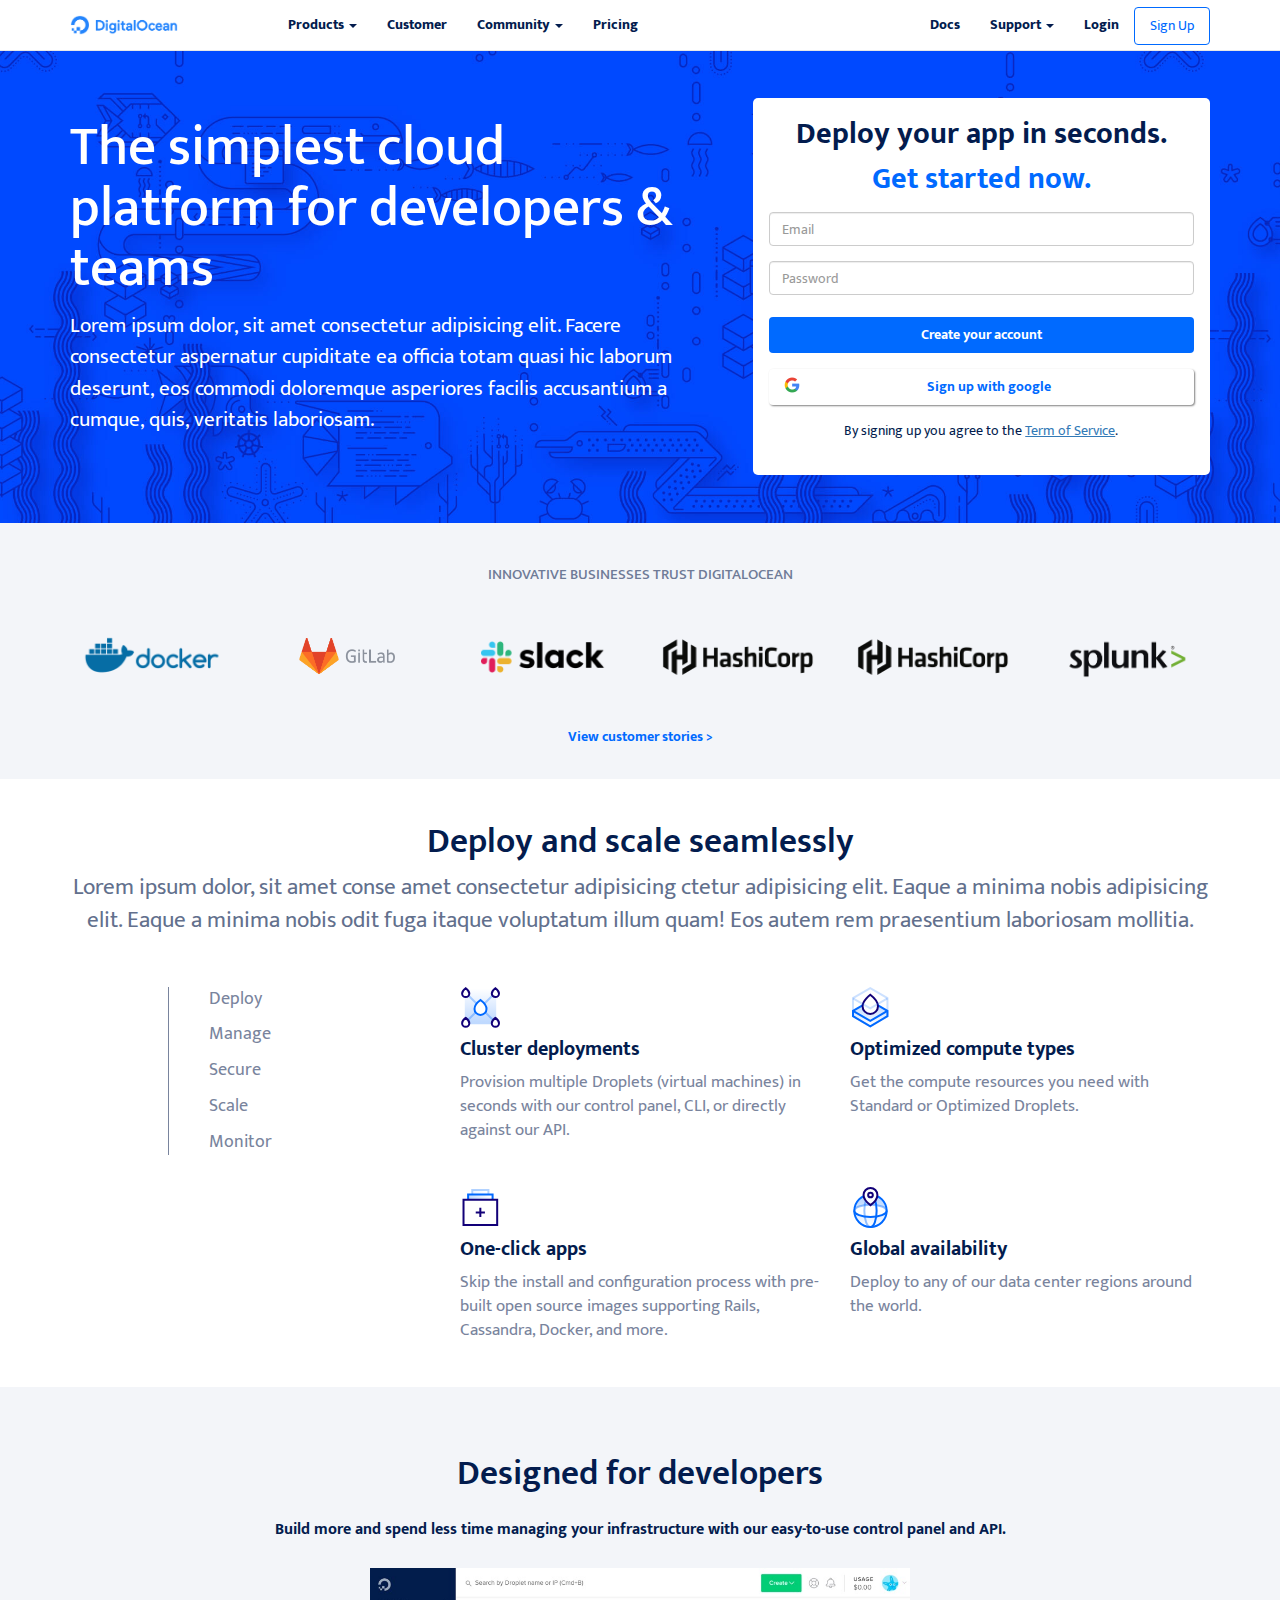
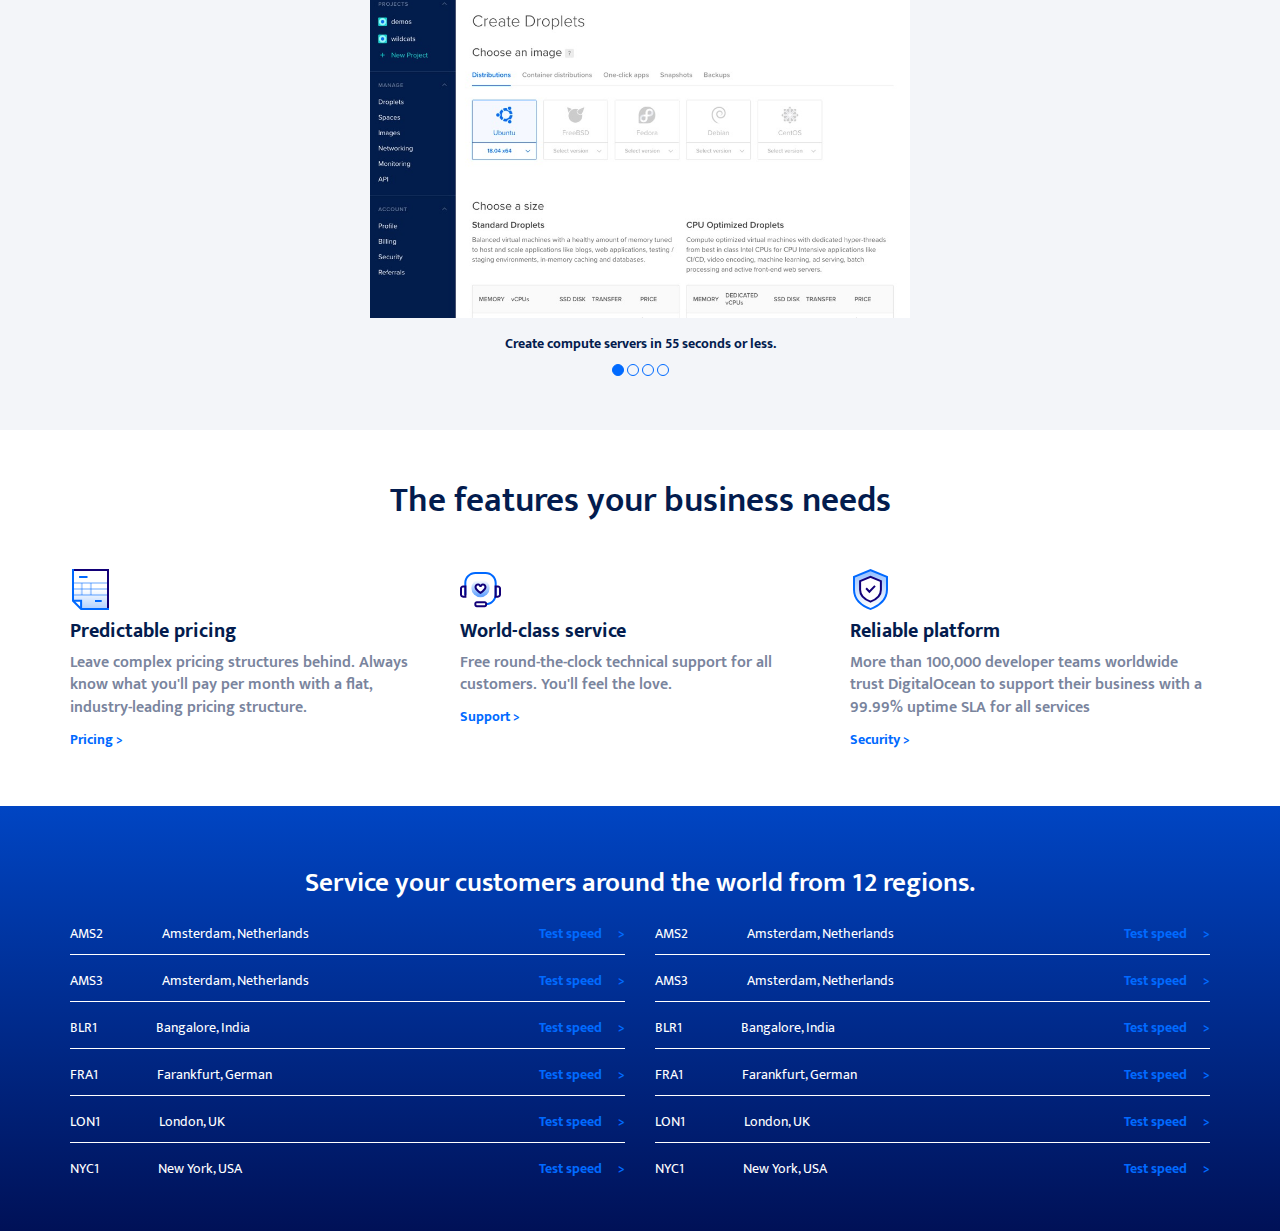
==== index.html @ 050c02b5 "service table in index main ok" ====
<!DOCTYPE html>
<html lang="en">
    <head>
        <meta charset="UTF-8">
        <meta http-equiv="X-UA-Compatible" content="IE=edge">
        <meta name="viewport" content="width=device-width, initial-scale=1.0">
        <!--google font-->
        <link rel="preconnect" href="https://fonts.gstatic.com">
        <link href="https://fonts.googleapis.com/css2?family=Mukta:wght@200;300;400;500;600;700;800&display=swap" rel="stylesheet">
        <!--font-awesome-->
        <link rel="stylesheet" href="https://cdnjs.cloudflare.com/ajax/libs/font-awesome/5.15.3/css/all.min.css" integrity="sha512-iBBXm8fW90+nuLcSKlbmrPcLa0OT92xO1BIsZ+ywDWZCvqsWgccV3gFoRBv0z+8dLJgyAHIhR35VZc2oM/gI1w==" crossorigin="anonymous" />
        <!-- Latest compiled and minified CSS -->
        <link rel="stylesheet" href="https://maxcdn.bootstrapcdn.com/bootstrap/3.3.7/css/bootstrap.min.css" integrity="sha384-BVYiiSIFeK1dGmJRAkycuHAHRg32OmUcww7on3RYdg4Va+PmSTsz/K68vbdEjh4u" crossorigin="anonymous">
        <!--css-->
        <link rel="stylesheet" href="./css/style.css">
        <title>DigitalOcean</title>
    </head>
    <body>
        <nav class="navbar navbar-default navbar-fixed-top">
            <div class="container">
              <!-- Brand and toggle get grouped for better mobile display -->
              <div class="navbar-header">
                <button type="button" class="navbar-toggle collapsed" data-toggle="collapse" data-target="#bs-example-navbar-collapse-1" aria-expanded="false">
                  <span class="sr-only">Toggle navigation</span>
                  <span class="icon-bar"></span>
                  <span class="icon-bar"></span>
                  <span class="icon-bar"></span>
                </button>
                <a class="navbar-brand" href="#">
                    <img src="./img/logo.png" alt="">
                </a>
              </div>
          
              <!-- Collect the nav links, forms, and other content for toggling -->
              <div class="collapse navbar-collapse" id="bs-example-navbar-collapse-1">
                <ul id="link-mid" class="nav navbar-nav">
                    <li class="dropdown">
                        <a href="#" class="dropdown-toggle" data-toggle="dropdown" role="button" aria-haspopup="true" aria-expanded="false">Products <span class="caret"></span></a>
                        <ul class="dropdown-menu">
                          <li><a href="#">Action</a></li>
                          <li><a href="#">Another action</a></li>
                          <li><a href="#">Something else here</a></li>
                          <li role="separator" class="divider"></li>
                          <li><a href="#">Separated link</a></li>
                          <li role="separator" class="divider"></li>
                          <li><a href="#">One more separated link</a></li>
                        </ul>
                      </li>
                  <li>
                      <a href="#">Customer</a>
                 </li>
                 <li class="dropdown">
                    <a href="#" class="dropdown-toggle" data-toggle="dropdown" role="button" aria-haspopup="true" aria-expanded="false">Community <span class="caret"></span></a>
                    <ul class="dropdown-menu">
                      <li><a href="#">Action</a></li>
                      <li><a href="#">Another action</a></li>
                      <li><a href="#">Something else here</a></li>
                      <li role="separator" class="divider"></li>
                      <li><a href="#">Separated link</a></li>
                      <li role="separator" class="divider"></li>
                      <li><a href="#">One more separated link</a></li>
                    </ul>
                  </li>
                  <li>
                      <a href="#">Pricing</a>
                  </li>
                  
                </ul>
                <form class="navbar-form navbar-left">
                  
                    
                </form>
                <ul class="nav navbar-nav navbar-right">
                  <li><a href="#">Docs</a></li>
                  <li class="dropdown">
                    <a href="#" class="dropdown-toggle" data-toggle="dropdown" role="button" aria-haspopup="true" aria-expanded="false">Support <span class="caret"></span></a>
                    <ul class="dropdown-menu">
                      <li><a href="#">Action</a></li>
                      <li><a href="#">Another action</a></li>
                      <li><a href="#">Something else here</a></li>
                      <li role="separator" class="divider"></li>
                      <li><a href="#">Separated link</a></li>
                    </ul>
                    <li><a href="#">Login</a></li>
                  </li>
                  <li>
                      <a class="btn my_btn" href="#">Sign Up</a>
                  </li>
                </ul>
              </div><!-- /.navbar-collapse -->
            </div><!-- /.container-fluid -->
          </nav>
        <!--/nav-->

         <!--jumbotron-->
        <div id="banner_home">
            <div class="container">
                <div class="row">
                    <div id="heading_jumbo" class="col-xs-12 col-sm-7">
                        <h1>The simplest cloud platform for developers & teams</h1>
                        <p>Lorem ipsum dolor, sit amet consectetur adipisicing elit. Facere consectetur aspernatur cupiditate ea officia totam quasi hic laborum deserunt, eos commodi doloremque asperiores facilis accusantium a cumque, quis, veritatis laboriosam.</p>
                    </div>
                    <div class="col-xs-12 col-sm-5">
                        <div class="small_form text-center">
                            <h4>Deploy your app in seconds.<br>
                                <span class="lgt_blue"> Get started now.</span>
                            </h4>
                        <form action="#" >
                          <div class="form-group">
                            <input type="email" class="form-control" id="exampleInputEmail1" placeholder="Email">
                          </div>
                          <div class="form-group">
                            <input type="password" class="form-control" id="exampleInputPassword1" placeholder="Password">
                          </div>
                          <div>
                            <a class="btn btn_form btn_account" href="#">Create your account</a>
                          </div>
                          <div>
                            <a class="btn btn_form btn_google" href="#"> 
                            <img src="./img/google-icon.png" alt="">Sign up with google</a>
                          </div>
                          <p>By signing up you agree to the <a href="#" class="term">Term of Service</a>.</p>
                        </form>
                        </div>
                    </div>
                </div>
            </div>
        </div>
        <!--/jumbotron-->

        <!--logos-->
        <div class="logo">
          <div class="container text-center">
            <h3>Innovative businesses trust DigitalOcean</h3>
            <div class="row">
              <div class="col-xs-6 col-md-2">
                <img src="./img/docker.svg" alt="docker logo">
              </div>
              <div class="col-xs-6 col-md-2">
                <img src="./img/gitlab.svg" alt="gitlab logo">
              </div>
              <div class="col-xs-6 col-md-2">
                <img src="./img/slack.svg" alt="slack logo">
              </div>
              <div class="col-xs-6 col-md-2">
                <img src="./img/hashicorp.svg" alt="hashicorp logo">
              </div>
              <div class="col-xs-6 col-md-2">
                <img src="./img/hashicorp.svg" alt="hashicorp logo">
              </div>
              <div class="col-xs-6 col-md-2">
                <img src="./img/splunk.svg" alt="gitlab logo">
              </div>
              <div class="col-xs-12">
                <a class="lgt_blue">View customer stories &#62;</a>
              </div>
            </div> <!-- /.row -->
          </div> <!-- /.container -->
      </div> <!-- /.logos -->

      <!--deploy-->
      <section class="container deploy">
        <h2 class="text-center">Deploy and scale seamlessly</h2>
        <p class="subhead text-center">Lorem ipsum dolor, sit amet conse amet consectetur adipisicing ctetur adipisicing elit. Eaque a minima nobis adipisicing elit. Eaque a minima nobis odit fuga itaque voluptatum illum quam! Eos autem rem praesentium laboriosam mollitia.</p>
        
          <div class="row">
            <div class="col-md-3 col-md-offset-1">
              <div class="row">
                <div class="col-xs-12 col-md-4">
                  <ul class="deploy_list">
                    <li>
                      <p>Deploy</p>
                    </li>
                    <li>
                      <p>Manage</p>
                    </li>
                    <li>
                      <p>Secure</p>
                    </li>
                    <li>
                      <p>Scale</p>
                    </li>
                    <li>
                      <p>Monitor</p>
                    </li>
                  </ul>
                 </div> <!--ul-->
              </div>
            </div> <!--col4-->
            <div class="col-md-8 dep_four_content">
                <div class="row">
                  <div class="col-xs-12 col-md-6 dep_four_item">
                    <img src="./img/cluster-deploy.svg" alt="cluster deploy"> 
                    <h5>Cluster deployments</h5>
                    <p>Provision multiple Droplets (virtual machines) in seconds with our control panel, CLI, or directly against our API.</p>
                  </div>
                  <div class="col-xs-12 col-md-6 dep_four_item">
                    <img src="./img/optimized-compute.svg" alt="optimmized computed"> 
                    <h5>Optimized compute types</h5>
                    <p>Get the compute resources you need with Standard or Optimized Droplets.</p>
                  </div>
                  <div class="col-xs-12 col-md-6 dep_four_item">
                    <img src="./img/one-click.svg" alt="one click apps"> 
                    <h5>One-click apps</h5>
                    <p>Skip the install and configuration process with pre-built open source images supporting Rails, Cassandra, Docker, and more.</p>
                  </div>
                  <div class="col-xs-12 col-md-6 dep_four_item">
                    <img src="./img/global.svg" alt="global">
                    <h5>Global availability</h5>
                    <p>Deploy to any of our data center regions around the world.</p>
                  </div>
                </div>
            </div>
          </div> <!-- /.row big-->
    </section>
    <!--deploy-->

    <!--designers-->
    <div class="designer">
      <section class="container">
        <div class="text-center">
          <h2>Designed for developers</h2>
          <p class="subhead">Build more and spend less time managing your infrastructure with our easy-to-use control panel and API. 
          </p>
          <div class="chevron">
            <figure>
              <span class="my_chevron chev_lft"><i class="fas fa-chevron-left"></i></span>
              <img src="./img/slide.jpg" alt="screen-shot">
              <span class="my_chevron chev_rgt"><i class="fas fa-chevron-right"></i></span>
              <figcaption>
                   Create compute servers in 55 seconds or less.
              </figcaption>
            </figure>
          </div>
          <div class="carousel_dots">
            <span class="dot dot_full"></span>
            <span class="dot"></span>
            <span class="dot"></span>
            <span class="dot"></span>
          </div>
        </div>
      </section>
    </div>
    <!-- /.designers-->

    <!--features-->
    <div class="feature_business">
      <section class="container">
        <h2>The features your business needs</h2>
        <div class="row">
          <div class="col-xs-12 col-sm-4 business_item">
            <img src="./img/pred-pricing.svg" alt="pricing">
            <h5>Predictable pricing</h5>
            <p>Leave complex pricing structures behind. Always know what you'll pay per month with a flat, industry-leading pricing structure.</p>
            <a class="lgt_blue">Pricing &#62;</a>
          </div>
          <div class="col-xs-12 col-sm-4 business_item">
            <img src="./img/world-class.svg" alt="support">
            <h5>World-class service</h5>
            <p>Free round-the-clock technical support for all customers. You'll feel the love.</p>
            <a class="lgt_blue">Support &#62;</a>
          </div>
          <div class="col-xs-12 col-sm-4 business_item">
            <img src="./img/reliable-platform.svg" alt="shield">
            <h5>Reliable platform</h5>
            <p>More than 100,000 developer teams worldwide trust DigitalOcean to support their business with a 99.99% uptime SLA for all services</p>
            <a class="lgt_blue">Security &#62;</a>
          </div>
        </div>
      </section>
    </div>
    <!--features-->

    <!--service-->
    <div class="service_table">
      <h2 class="text-center">Service your customers around the world from 12 regions.</h2>
      <section class="container">
        <div class="row">
          <div class="col-xs-12 col-md-6"> 
              <div class="line_table">
                <p>Ams2</p>
                <p>Amsterdam, Netherlands</p>
                <a href="#" class="lgt_blue">Test speed<span class="padd_left_16">&#62;</span></a>
            </div>
            <div class="line_table">
              <p>Ams3</p>
              <p>Amsterdam, Netherlands</p>
              <a href="#" class="lgt_blue">Test speed<span class="padd_left_16">&#62;</span></a>
            </div>
            <div class="line_table">
              <p>blr1</p>
              <p>Bangalore, India</p>
              <a href="#" class="lgt_blue">Test speed<span class="padd_left_16">&#62;</span></a>
            </div>
            <div class="line_table">
              <p>fra1</p>
              <p>Farankfurt, German</p>
              <a href="#" class="lgt_blue">Test speed<span class="padd_left_16">&#62;</span></a>
            </div>
            <div class="line_table">
              <p>lon1</p>
              <p>London, UK</p>
              <a href="#" class="lgt_blue">Test speed<span class="padd_left_16">&#62;</span></a>
            </div>
            <div class="line_table">
              <p>nyc1</p>
              <p>New York, USA</p>
              <a href="#" class="lgt_blue">Test speed<span class="padd_left_16">&#62;</span></a>
            </div>
          </div> <!--col table-->
          <div class="col-xs-12 col-md-6"> 
              <div class="line_table second_table">
                  <p>Ams2</p>
                  <p>Amsterdam, Netherlands</p>
                  <a href="#" class="lgt_blue">Test speed<span class="padd_left_16">&#62;</span></a>
              </div>
              <div class="line_table">
                <p>Ams3</p>
                <p>Amsterdam, Netherlands</p>
                <a href="#" class="lgt_blue">Test speed<span class="padd_left_16">&#62;</span></a>
              </div>
              <div class="line_table">
                <p>blr1</p>
                <p>Bangalore, India</p>
                <a href="#" class="lgt_blue">Test speed<span class="padd_left_16">&#62;</span></a>
              </div>
              <div class="line_table">
                <p>fra1</p>
                <p>Farankfurt, German</p>
                <a href="#" class="lgt_blue">Test speed<span class="padd_left_16">&#62;</span></a>
              </div>
              <div class="line_table">
                <p>lon1</p>
                <p>London, UK</p>
                <a href="#" class="lgt_blue">Test speed<span class="padd_left_16">&#62;</span></a>
              </div>
              <div class="line_table">
                <p>nyc1</p>
                <p>New York, USA</p>
                <a href="#" class="lgt_blue">Test speed<span class="padd_left_16">&#62;</span></a>
              </div>
        </div> <!--col table-->
        </div> <!-- /.row-->
      </section> <!-- section container-->
    </div>  <!-- ./service -->

        
        <!-- jQuery (necessary for Bootstrap's JavaScript plugins) -->
        <script src="https://ajax.googleapis.com/ajax/libs/jquery/1.12.4/jquery.min.js"></script>
        <!-- Latest compiled and minified JavaScript -->
        <script src="https://maxcdn.bootstrapcdn.com/bootstrap/3.3.7/js/bootstrap.min.js" integrity="sha384-Tc5IQib027qvyjSMfHjOMaLkfuWVxZxUPnCJA7l2mCWNIpG9mGCD8wGNIcPD7Txa" crossorigin="anonymous"></script>
    </body>
</html>
---- css/style.css ----
body {
    font-family: 'Mukta', sans-serif;
}
/*nav bar*/
.navbar-default {
    background-color: #ffffff;
    /* border-color: #031C4E; debug */
    color: #031C4E;
    font-weight: 800;
}
.navbar-default .navbar-nav>li>a {
    color: #031C4E;
}
.navbar-nav {
    margin: 0 0;
}
.navbar-brand img {
    height: 100%;
}
#link-mid {
    margin-left: 0; /*soluzine da rivedere*/
}
/* repeted in @media query to get hamburger icon styled */
.navbar-fixed-bottom .navbar-collapse, .navbar-fixed-top .navbar-collapse {
    max-height: 540px;
}
.navbar-default .navbar-toggle .icon-bar {
    background-color: #006AFF;
}
.navbar-default .navbar-toggle {
    border-color: transparent;
}
/* button nav-bar */
.btn {
    color: #006AFF !important;
    border: 1px solid #006AFF;
    padding: 8px 15px !important;
    margin-top: 7px;
}
/*jumbotron*/
#banner_home {
    height: 100%;
    padding: 48px 0;
    margin-top: 50px;
    background-image: url('../img/bg-banner-home.jpg');
    background-position: center;
    background-size: cover;
}
/* small form */
.small_form {      
    /* height: 375px; debug*/
    border-radius: 5px;
    padding: 4px 16px 24px;
    background-color: #ffffff;
    color: #031C4E;
}
.small_form h4 {
    font-size: 30px;
    font-weight: 700;
    line-height: 150%;
}
.small_form img {
    height: 16px;
    float: left;
}
.btn_form {
    width: 100%;
    font-weight: 700;
    border: 0;
}
.btn_account {
    background-color: #006AFF;
    color: #ffffff !important;
}
.btn_google {
    margin: 16px 0;
    color: #636363;
    box-shadow: 1px 1px 2px gray;
}
.lgt_blue {
    font-weight: 700;
    color: #006AFF;
}
.term {
    text-decoration: underline;
}
/*title jumbotron*/
#heading_jumbo {
    color: #ffffff;
}
#heading_jumbo h1{
    font-size: 40px;
}
#heading_jumbo p {
    font-size: 20px;
}
/*logos area*/
.logo {
    background-color: #F3F5F9;
}
.logo h3 {
    font-size: 15px;
    letter-spacing: 1%;
    padding: 24px 0;
    text-transform: uppercase;
    color: #6F7B97;
}
.logo .container .row a {
    display: block;
    padding: 32px 0;
}

/*MAIN*/

/* Deploy area */
.deploy h2 {
    padding-top: 24px;
    color: #031C4E;
    font-size: 35px;
    font-weight: 600;
}
p.subhead {
    color: #62708D;
    font-size: 19px;
}
/* deploy list */
.deploy_list {
    margin-top: 40px;
    list-style: none;
    border-left: 1px solid #79849D;
    /* margin-left: -40px; */
}
.deploy_list p {
    font-size: 18px;
    color: #79849D;
}
/* dep four content */
.dep_four_content {
    margin-top: 40px;
}
.dep_four_item {
    min-height: 200px;
}
.dep_four_item h5{
    font-size: 18px;
    font-weight: 700;
    color: #031C4E;
}
.dep_four_item p{
    font-size: 14px;
    color: #79849D;
}

/* designers */
.designer {
    background-color: #F3F5F9;
    padding: 48px 0;
}
.designer h2 {
    padding: 24px 0;
    color: #031C4E;
    font-size: 35px;
    font-weight: 600;
}
.designer img {
    height: 200px;
    margin-bottom: 16px;
}
.designer p {
    padding-bottom: 80px;
    color: #031C4E;
    font-weight: 700;
}
.designer figcaption {
    color: #031C4E;
    font-weight: 700;
    padding-bottom: 80px;
}
.dot {
    display: none;
}
/* .dot {
    display: inline-block;
    height: 12px;
    width: 12px;
    border: 1px solid #006AFF;
    border-radius: 50%;;
}
.dot_full {
    background-color: #006AFF;
} */
/* chevron */
.my_chevron {
    display: none;
}
/*FEATURE BUSINESS AREA*/
.feature_business {
    padding: 32px 0;
}
.feature_business h2 {
    text-align: center;
    margin-bottom: 24px;
    color: #031C4E;
    font-size: 35px;
    font-weight: 600;
}
.feature_business h5 {
    font-size: 18px;
    font-weight: 700;
    color: #031C4E;
}
.feature_business p{
    font-size: 14px;
    font-weight: 600;
    color: #79849D;
}
.business_item {
    margin: 24px 0;
}
/* SERVICE TABLE AREA */
.service_table {
    /*height: 800px;  debug */
    padding: 42px 0;
    background: linear-gradient(#0045C3, #001157);
}
.service_table h2 {
    color: #ffffff;
    font-size: 27px;
    font-weight: 600;
}
.line_table {
    color: #ffffff;
    border-bottom: 1px solid #ffffff;
    margin-top: 16px;
}
.line_table p {
    display: inline-block;
}
.line_table p:first-child {
    text-transform: uppercase;
    margin-right: 10%; 
}
.line_table a {
    float: right;
}
.line_table a:hover {
    text-decoration: none;
    color: #ffffff;
    border-bottom: 1px solid #ffffff;
}
.padd_left_16 {
    padding-left: 16px;
}
.line_table:last-child {
    border-bottom: 0;
}
.second_table {
    margin-top: 48px;
}



/* Small devices (tablets, 768px and up) */ 
@media screen and (min-width:768px) {
    
} 

/* Medium devices (desktops, 992px or less) */
@media screen and (min-width:769px) and (max-width:992px) {
    /*copy-paste*/
    .navbar-header {
        float: none;
    }
    .navbar-left,.navbar-right {
        float: none !important;
    }
    .navbar-toggle {
        display: block;
    }
    .navbar-collapse {
        border-top: 1px solid transparent;
        box-shadow: inset 0 1px 0 rgba(255,255,255,0.1);
    }
    .navbar-fixed-top {
		top: 0;
		border-width: 0 0 1px;
	}
    .navbar-collapse.collapse {
        display: none!important;
    }
    .navbar-nav {
        float: none!important;
		margin-top: 7.5px;
	}
	.navbar-nav>li {
        float: none;
    }
    .navbar-nav>li>a {
        padding-top: 10px;
        padding-bottom: 10px;
    }
    .collapse.in{
  		display:block !important;
	}
    /*copy-paste*/
    /* my_edit */
    .navbar-fixed-bottom .navbar-collapse, .navbar-fixed-top .navbar-collapse {
        max-height: 540px;
    }
    .navbar-default .navbar-toggle .icon-bar {
        background-color: #006AFF;
    }
    .navbar-default .navbar-toggle {
        border-color: transparent;
    }
    #heading_jumbo h1{
        font-size: 40px;
        line-height: 150%;
    }
    #heading_jumbo p {
        font-size: 21px;
        line-height: 150%;
    }
    /*logo area heading*/
    .logo h3 {
        font-size: 17px;
        /* letter-spacing: 1% !important; non funziona */
    }
    /*MAIN*/

    /* Deploy area */
    .deploy h2 {
        font-size: 41px;
    }
    .deploy p.subhead {
        font-size: 23px;
    }
    .dep_four_item h5{
        font-size: 20px;
    }
    .dep_four_item p{
        font-size: 17px;
    }
    /*designer area*/
    .designer h2 {
        font-size: 41px;
    }
    .designer img {
        height: 300px;
    }
    .designer p {
        font-size: 23px;
    }
    .dot {
        display: inline-block;
        height: 12px;
        width: 12px;
        border: 1px solid #006AFF;
        border-radius: 50%;;
    }
    .dot_full {
        background-color: #006AFF;
    } 
    /* chevron */
    .my_chevron {
        display: inline-block;
        font-size: 32px;
    }
    .chev_lft {
        color:  #79849D;
        margin-right: 16px;
    }
    .chev_rgt {
        color: #031C4E;
        margin-left: 16px;
    }
    /*FEATURE BUSINESS AREA*/
    .feature_business h2 {
        font-size: 41px;
    }
    .feature_business h5 {
        font-size: 20px;
    }
    .feature_business p{
        font-size: 16px;
    }
}

/* Large devices (large desktops, 1200px and up) */
@media screen and (min-width:993px)  {

    #heading_jumbo h1{
        font-size: 55px;
    }
    #heading_jumbo p {
        font-size: 21px;
        line-height: 150%;
    }
    #link-mid {
        margin-left: 80px; /*soluzine da rivedere*/
    }
     /*logo area heading*/
     .logo h3 {
        font-size: 15px;
        /* letter-spacing: 2% !important; non funziona */   
    }
    /*MAIN*/

    /* Deploy area */
    .deploy h2 {
        font-size: 35px;
    }
    .deploy p.subhead {
        font-size: 23px;
    }
    .dep_four_item h5{
        font-size: 20px;
    }
    .dep_four_item p{
        font-size: 17px;
        color: #79849D;
    }
    /*designer area*/
    .designer h2 {
        padding: 0;
        font-size: 35px;
    }
    .designer img {
        height: 350px;
    }
    .designer p {
        padding: 16px;
        font-size: 16px;
    }
    .dot {
        display: inline-block;
        height: 12px;
        width: 12px;
        border: 1px solid #006AFF;
        border-radius: 50%;;
    }
    .dot_full {
        background-color: #006AFF;
    } 
    /* chevron */
    .my_chevron {
        display: inline-block;
        font-size: 36px;
    }
    .chev_lft {
        color:  #79849D;
        margin-right: 16px;
    }
    .chev_rgt {
        color: #031C4E;
        margin-left: 16px;
    }
    .designer figcaption {
        padding-bottom: 8px;
    }
    /*FEATURE BUSINESS AREA*/
    .feature_business h2 {
        font-size: 35px;
    }
    .feature_business h5 {
        font-size: 20px;
    }
    .feature_business p{
        font-size: 16px;
    }
    /* SERVICE TABLE AREA */
    .second_table {
    margin-top: 16px;
}
}
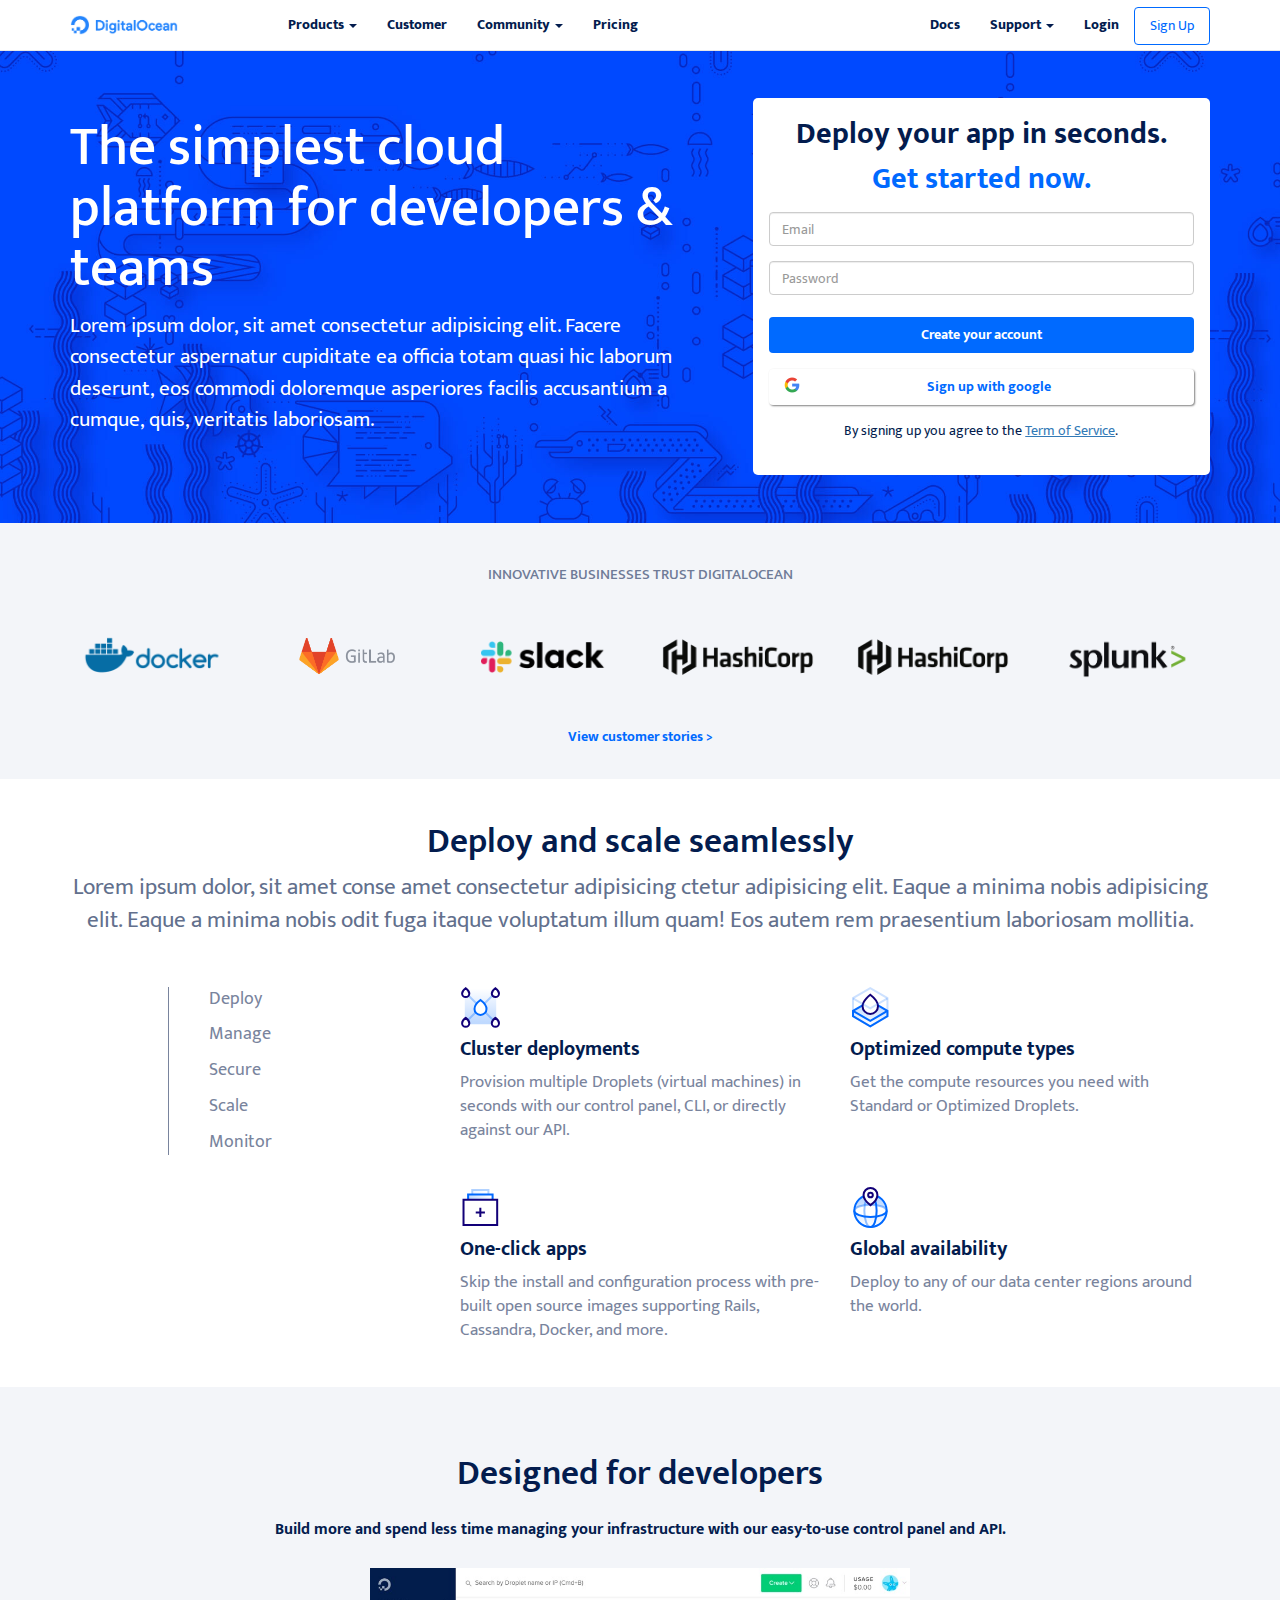
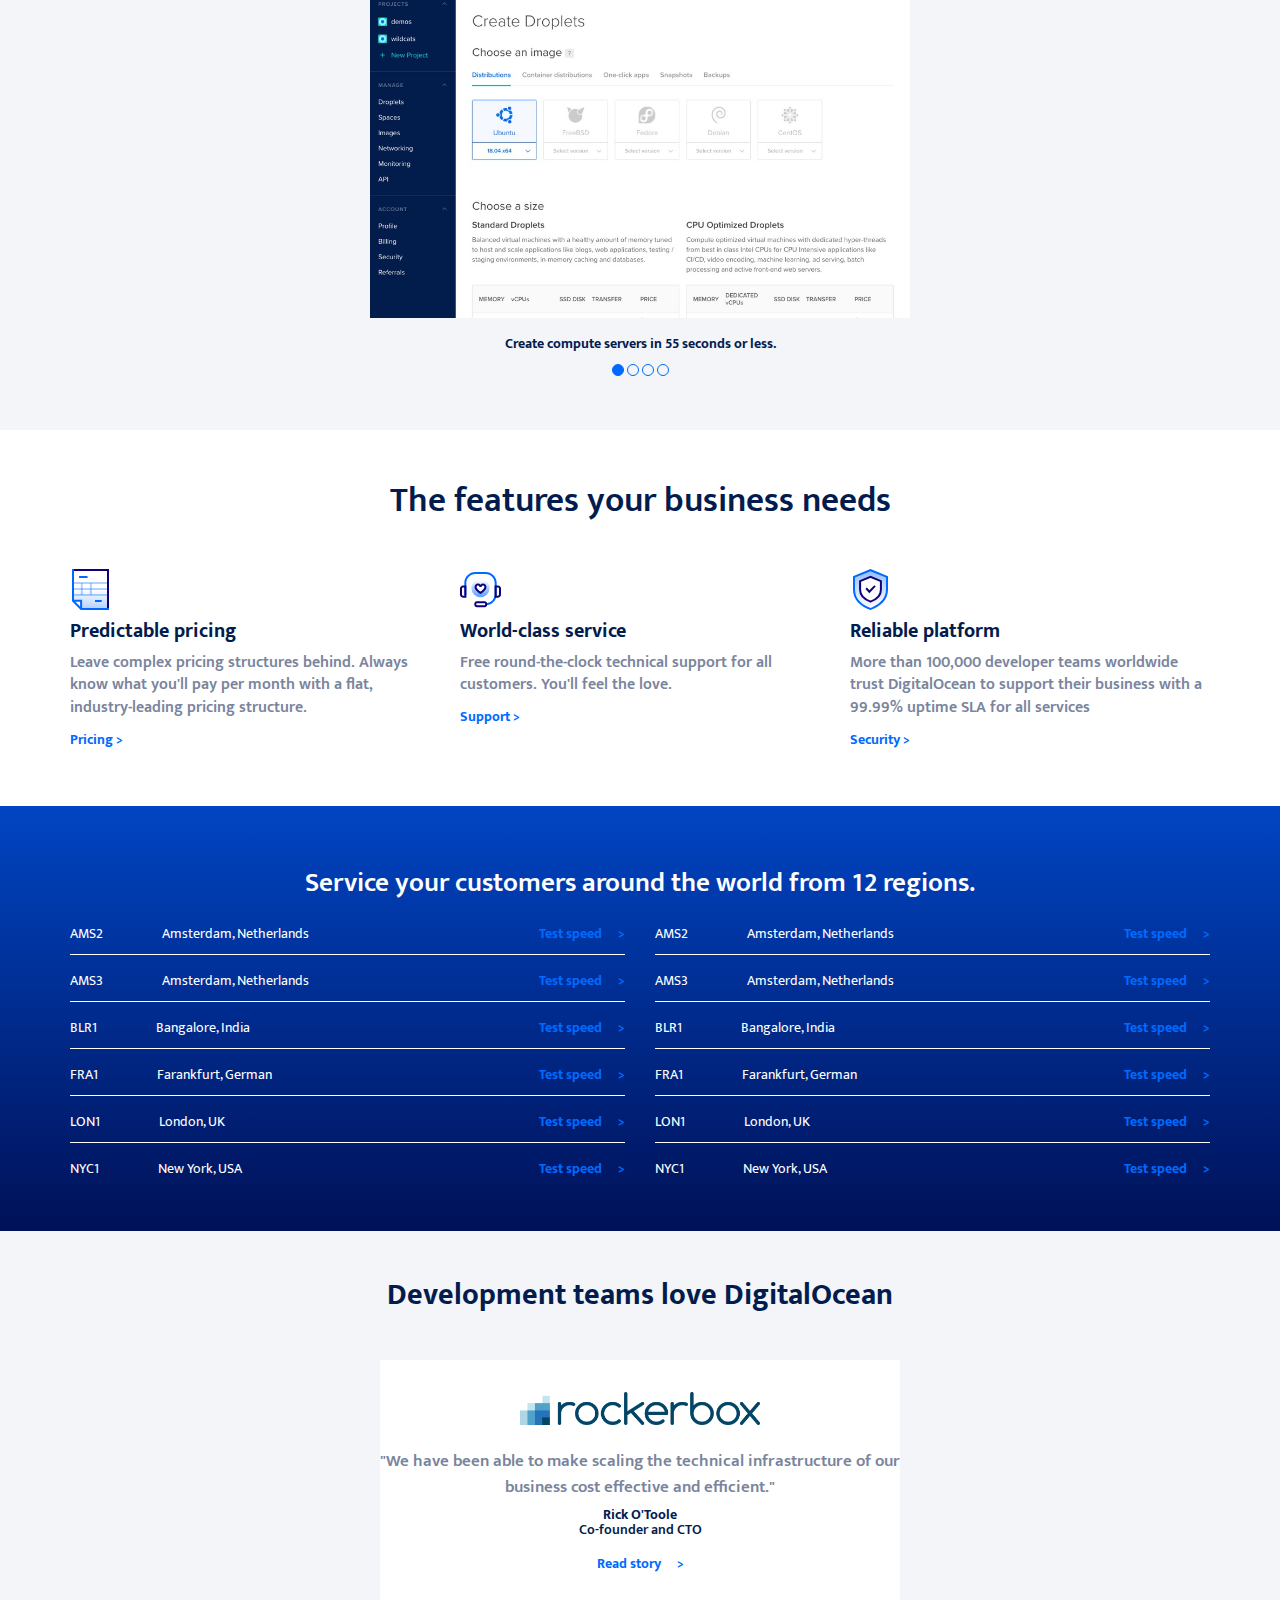
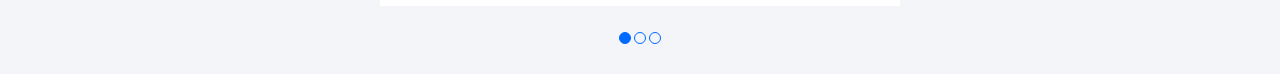
==== commit c750d728: "development a hover ok" ====
--- a/index.html
+++ b/index.html
@@ -344,6 +344,28 @@
       </section> <!-- section container-->
     </div>  <!-- ./service -->
 
+    <!--development-->
+    <section class="development text-center">
+      <h2>Development teams love DigitalOcean</h2>
+      <div class="chevron">
+        <span class="my_chevron chev_lft"><i class="fas fa-chevron-left"></i></span>
+        <div class="square_w">
+          <img src="./img/rockerbox.png" alt="rockerbox logo">
+          <p class="cit">"We have been able to make scaling the technical infrastructure of our business cost effective and efficient."</p>
+          <p class="name"><strong>Rick O'Toole</strong></p>
+          <p class="role">Co-founder and CTO</p>
+          <a href="#" class="lgt_blue">Read story<span class="padd_left_16">&#62;</span></a>
+        </div>
+        <span class="my_chevron chev_rgt"><i class="fas fa-chevron-right"></i></span>
+      </div>
+      <div class="carousel_dots">
+        <span class="dot dot_full"></span>
+        <span class="dot"></span>
+        <span class="dot"></span>
+      </div>
+    </section>
+    <!--development-->
+
         
         <!-- jQuery (necessary for Bootstrap's JavaScript plugins) -->
         <script src="https://ajax.googleapis.com/ajax/libs/jquery/1.12.4/jquery.min.js"></script>
--- a/css/style.css
+++ b/css/style.css
@@ -257,6 +257,70 @@
 .second_table {
     margin-top: 48px;
 }
+/* DEVELOPMENT */
+.development {
+    background-color: #F3F5F9; 
+}
+.development h2 {
+    font-size: 30px;
+    font-weight: 700;
+    color: #031C4E;
+    margin: 0;
+    padding: 48px 0;
+}
+.development .chevron {
+    margin: 0 auto;
+    display: inline-block;
+    vertical-align: middle;
+}
+.square_w {
+    width: 250px;
+    padding: 32px 0;
+    background-color: #ffffff;
+    display: inline-block;
+    vertical-align: middle;
+}
+.development img {
+    width: 240px;
+    margin-bottom: 24px;
+}
+.development p.cit {
+    font-size: 17px;
+    line-height: 150%;
+    font-weight: 600;
+    color: #79849D;
+}
+.development p.name {
+    color: #031C4E;
+    line-height: 10px;
+}
+.development p.role {
+    font-size: 14px;
+    color: #031C4E;
+    font-weight: 600;
+    line-height: 0;
+}
+.development a.lgt_blue {
+    display: block;
+    margin-top: 24px;
+}
+.development a.lgt_blue:hover {
+    text-decoration: none;
+    color: #031C4E;
+}
+.development .carousel_dots {
+    padding: 24px 0;
+}
+.development .dot {
+    display: inline-block;
+    height: 12px;
+    width: 12px;
+    border: 1px solid #006AFF;
+    border-radius: 50%;
+}
+.dot_full {
+    background-color: #006AFF;
+} 
 
 
 
@@ -384,6 +448,10 @@
     .feature_business p{
         font-size: 16px;
     }
+    /* DEVELOPMENT */
+    .square_w {
+        width: 350px;
+    }
 }
 
 /* Large devices (large desktops, 1200px and up) */
@@ -437,7 +505,7 @@
         height: 12px;
         width: 12px;
         border: 1px solid #006AFF;
-        border-radius: 50%;;
+        border-radius: 50%;
     }
     .dot_full {
         background-color: #006AFF;
@@ -471,5 +539,9 @@
     /* SERVICE TABLE AREA */
     .second_table {
     margin-top: 16px;
-}
+    }
+      /* DEVELOPMENT */
+      .square_w {
+        width: 520px;
+    }
 }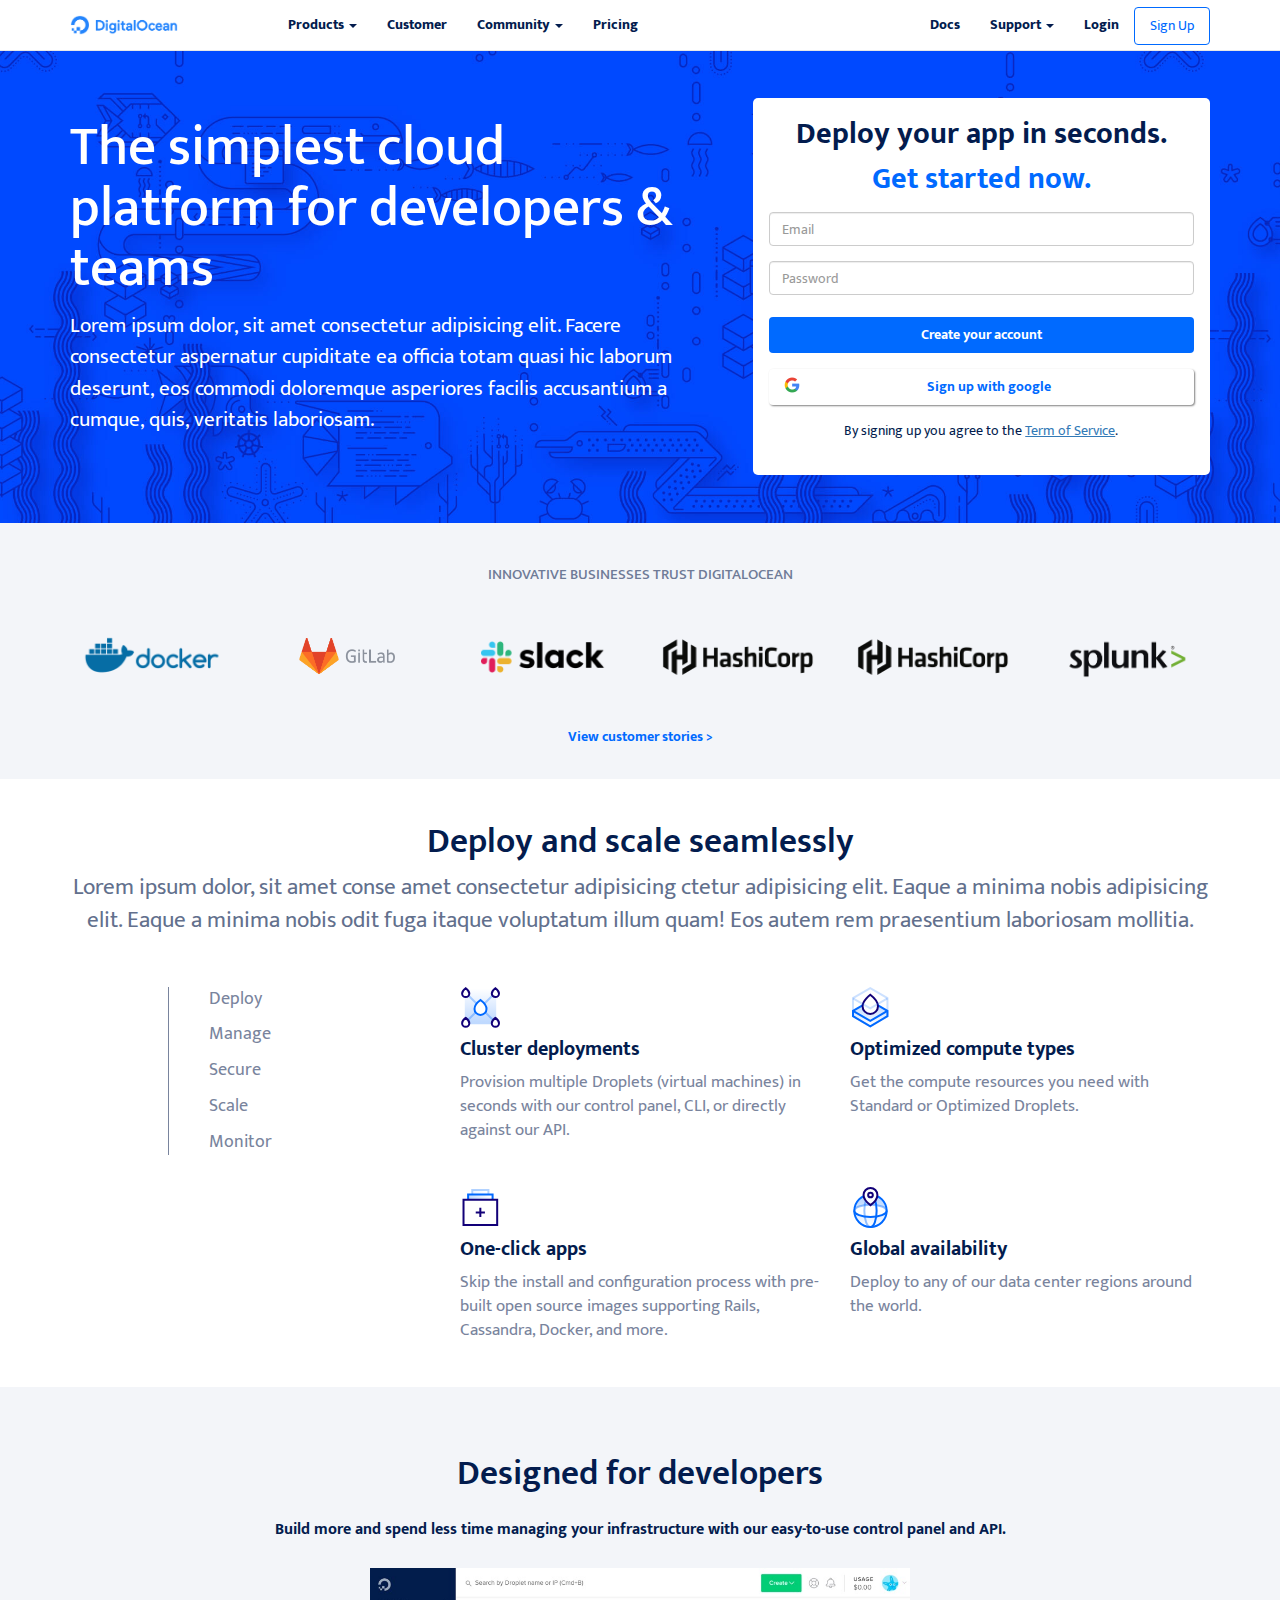
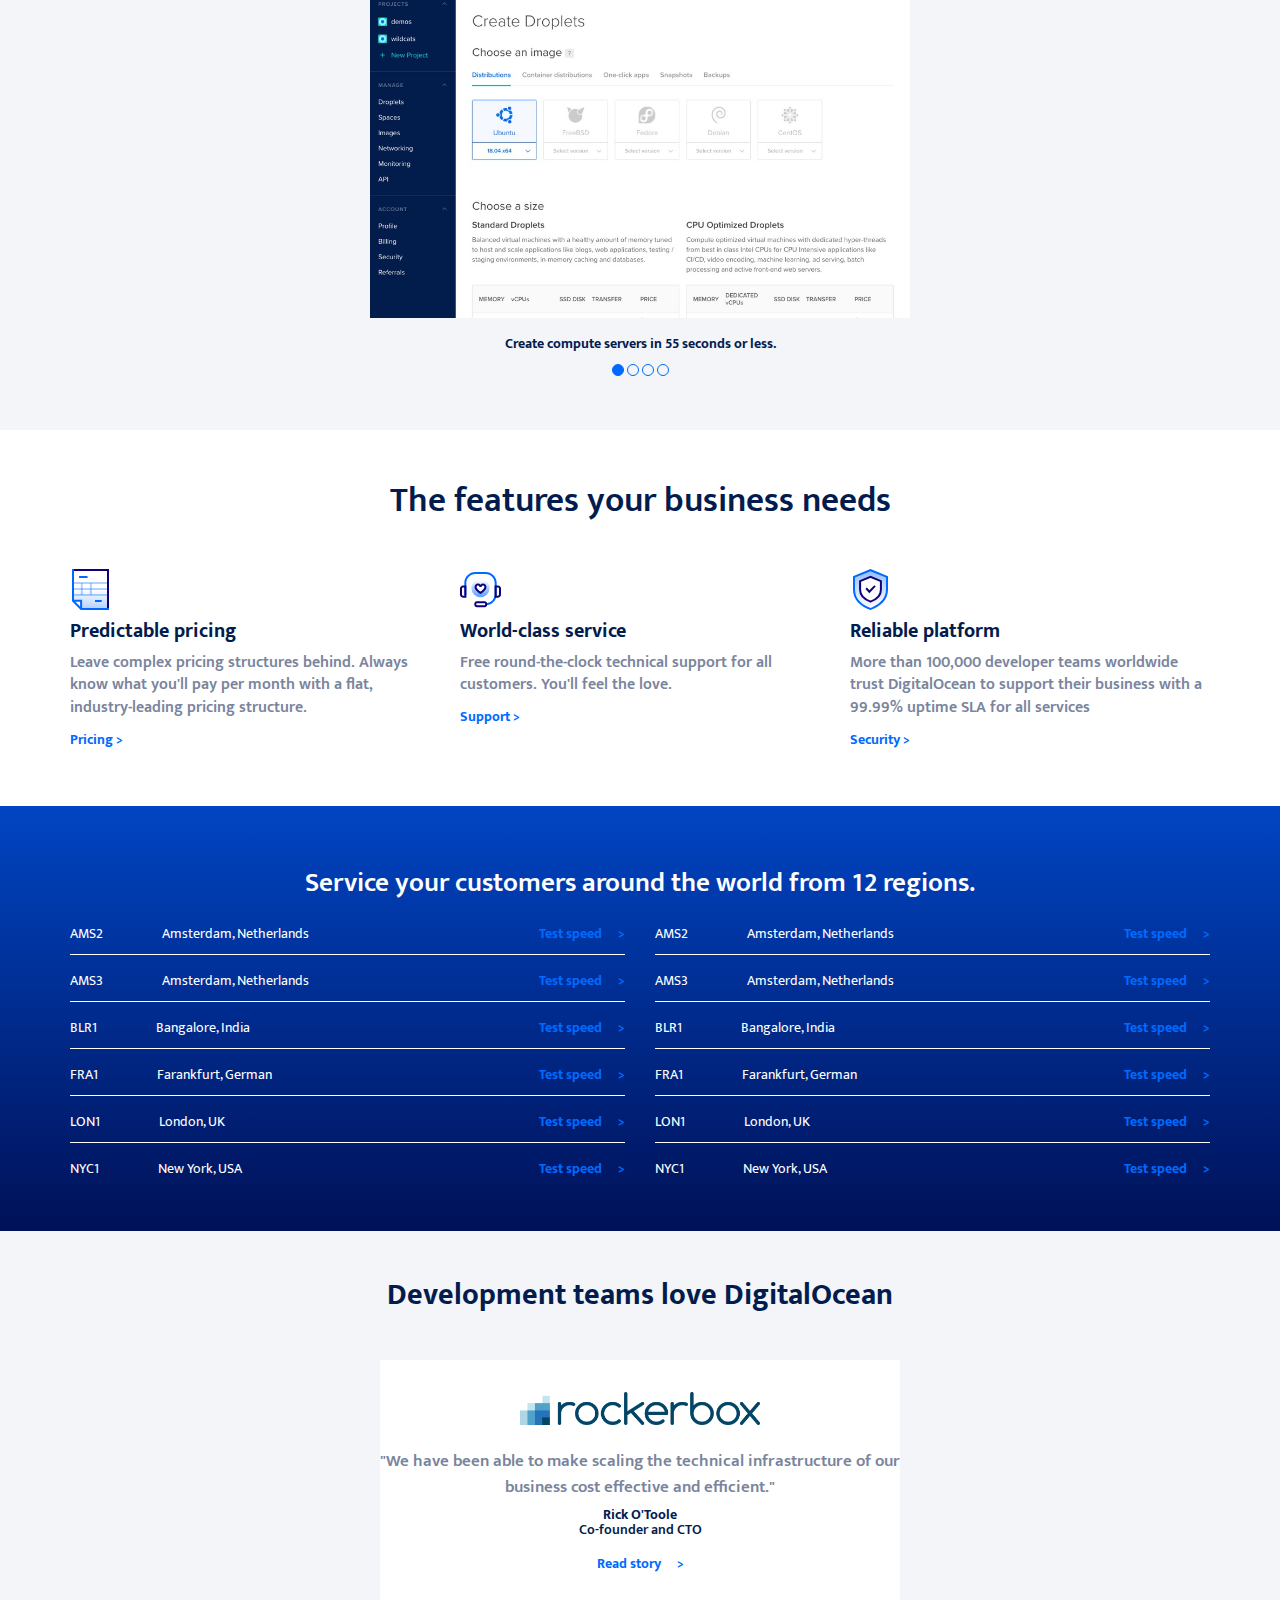
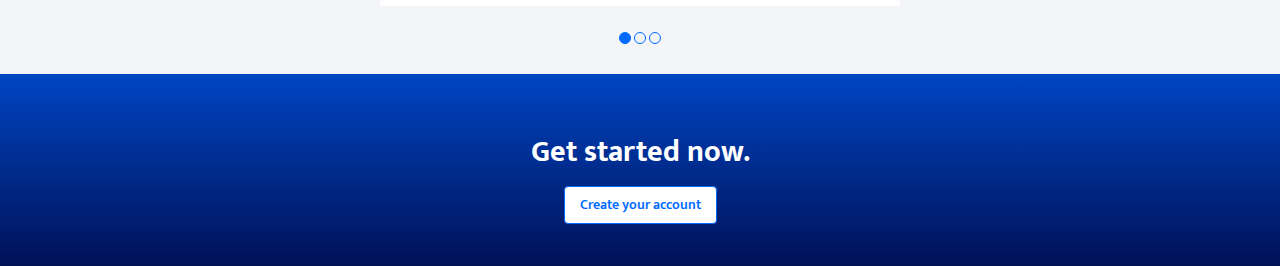
==== commit 6449bd4f: "last cta index ok" ====
--- a/index.html
+++ b/index.html
@@ -16,360 +16,367 @@
         <title>DigitalOcean</title>
     </head>
     <body>
-        <nav class="navbar navbar-default navbar-fixed-top">
-            <div class="container">
-              <!-- Brand and toggle get grouped for better mobile display -->
-              <div class="navbar-header">
-                <button type="button" class="navbar-toggle collapsed" data-toggle="collapse" data-target="#bs-example-navbar-collapse-1" aria-expanded="false">
-                  <span class="sr-only">Toggle navigation</span>
-                  <span class="icon-bar"></span>
-                  <span class="icon-bar"></span>
-                  <span class="icon-bar"></span>
-                </button>
-                <a class="navbar-brand" href="#">
-                    <img src="./img/logo.png" alt="">
-                </a>
-              </div>
-          
-              <!-- Collect the nav links, forms, and other content for toggling -->
-              <div class="collapse navbar-collapse" id="bs-example-navbar-collapse-1">
-                <ul id="link-mid" class="nav navbar-nav">
-                    <li class="dropdown">
-                        <a href="#" class="dropdown-toggle" data-toggle="dropdown" role="button" aria-haspopup="true" aria-expanded="false">Products <span class="caret"></span></a>
-                        <ul class="dropdown-menu">
-                          <li><a href="#">Action</a></li>
-                          <li><a href="#">Another action</a></li>
-                          <li><a href="#">Something else here</a></li>
-                          <li role="separator" class="divider"></li>
-                          <li><a href="#">Separated link</a></li>
-                          <li role="separator" class="divider"></li>
-                          <li><a href="#">One more separated link</a></li>
-                        </ul>
-                      </li>
-                  <li>
-                      <a href="#">Customer</a>
-                 </li>
-                 <li class="dropdown">
-                    <a href="#" class="dropdown-toggle" data-toggle="dropdown" role="button" aria-haspopup="true" aria-expanded="false">Community <span class="caret"></span></a>
-                    <ul class="dropdown-menu">
-                      <li><a href="#">Action</a></li>
-                      <li><a href="#">Another action</a></li>
-                      <li><a href="#">Something else here</a></li>
-                      <li role="separator" class="divider"></li>
-                      <li><a href="#">Separated link</a></li>
-                      <li role="separator" class="divider"></li>
-                      <li><a href="#">One more separated link</a></li>
-                    </ul>
+          <nav class="navbar navbar-default navbar-fixed-top">
+              <div class="container">
+                <!-- Brand and toggle get grouped for better mobile display -->
+                <div class="navbar-header">
+                  <button type="button" class="navbar-toggle collapsed" data-toggle="collapse" data-target="#bs-example-navbar-collapse-1" aria-expanded="false">
+                    <span class="sr-only">Toggle navigation</span>
+                    <span class="icon-bar"></span>
+                    <span class="icon-bar"></span>
+                    <span class="icon-bar"></span>
+                  </button>
+                  <a class="navbar-brand" href="#">
+                      <img src="./img/logo.png" alt="">
+                  </a>
+                </div>
+            
+                <!-- Collect the nav links, forms, and other content for toggling -->
+                <div class="collapse navbar-collapse" id="bs-example-navbar-collapse-1">
+                  <ul id="link-mid" class="nav navbar-nav">
+                      <li class="dropdown">
+                          <a href="#" class="dropdown-toggle" data-toggle="dropdown" role="button" aria-haspopup="true" aria-expanded="false">Products <span class="caret"></span></a>
+                          <ul class="dropdown-menu">
+                            <li><a href="#">Action</a></li>
+                            <li><a href="#">Another action</a></li>
+                            <li><a href="#">Something else here</a></li>
+                            <li role="separator" class="divider"></li>
+                            <li><a href="#">Separated link</a></li>
+                            <li role="separator" class="divider"></li>
+                            <li><a href="#">One more separated link</a></li>
+                          </ul>
+                        </li>
+                    <li>
+                        <a href="#">Customer</a>
                   </li>
-                  <li>
-                      <a href="#">Pricing</a>
-                  </li>
-                  
-                </ul>
-                <form class="navbar-form navbar-left">
-                  
-                    
-                </form>
-                <ul class="nav navbar-nav navbar-right">
-                  <li><a href="#">Docs</a></li>
                   <li class="dropdown">
-                    <a href="#" class="dropdown-toggle" data-toggle="dropdown" role="button" aria-haspopup="true" aria-expanded="false">Support <span class="caret"></span></a>
-                    <ul class="dropdown-menu">
-                      <li><a href="#">Action</a></li>
-                      <li><a href="#">Another action</a></li>
-                      <li><a href="#">Something else here</a></li>
-                      <li role="separator" class="divider"></li>
-                      <li><a href="#">Separated link</a></li>
-                    </ul>
-                    <li><a href="#">Login</a></li>
-                  </li>
-                  <li>
-                      <a class="btn my_btn" href="#">Sign Up</a>
-                  </li>
-                </ul>
-              </div><!-- /.navbar-collapse -->
-            </div><!-- /.container-fluid -->
-          </nav>
-        <!--/nav-->
-
-         <!--jumbotron-->
-        <div id="banner_home">
-            <div class="container">
-                <div class="row">
-                    <div id="heading_jumbo" class="col-xs-12 col-sm-7">
-                        <h1>The simplest cloud platform for developers & teams</h1>
-                        <p>Lorem ipsum dolor, sit amet consectetur adipisicing elit. Facere consectetur aspernatur cupiditate ea officia totam quasi hic laborum deserunt, eos commodi doloremque asperiores facilis accusantium a cumque, quis, veritatis laboriosam.</p>
-                    </div>
-                    <div class="col-xs-12 col-sm-5">
-                        <div class="small_form text-center">
-                            <h4>Deploy your app in seconds.<br>
-                                <span class="lgt_blue"> Get started now.</span>
-                            </h4>
-                        <form action="#" >
-                          <div class="form-group">
-                            <input type="email" class="form-control" id="exampleInputEmail1" placeholder="Email">
-                          </div>
-                          <div class="form-group">
-                            <input type="password" class="form-control" id="exampleInputPassword1" placeholder="Password">
-                          </div>
-                          <div>
-                            <a class="btn btn_form btn_account" href="#">Create your account</a>
-                          </div>
-                          <div>
-                            <a class="btn btn_form btn_google" href="#"> 
-                            <img src="./img/google-icon.png" alt="">Sign up with google</a>
-                          </div>
-                          <p>By signing up you agree to the <a href="#" class="term">Term of Service</a>.</p>
-                        </form>
-                        </div>
-                    </div>
-                </div>
-            </div>
-        </div>
-        <!--/jumbotron-->
-
-        <!--logos-->
-        <div class="logo">
-          <div class="container text-center">
-            <h3>Innovative businesses trust DigitalOcean</h3>
-            <div class="row">
-              <div class="col-xs-6 col-md-2">
-                <img src="./img/docker.svg" alt="docker logo">
-              </div>
-              <div class="col-xs-6 col-md-2">
-                <img src="./img/gitlab.svg" alt="gitlab logo">
-              </div>
-              <div class="col-xs-6 col-md-2">
-                <img src="./img/slack.svg" alt="slack logo">
-              </div>
-              <div class="col-xs-6 col-md-2">
-                <img src="./img/hashicorp.svg" alt="hashicorp logo">
-              </div>
-              <div class="col-xs-6 col-md-2">
-                <img src="./img/hashicorp.svg" alt="hashicorp logo">
-              </div>
-              <div class="col-xs-6 col-md-2">
-                <img src="./img/splunk.svg" alt="gitlab logo">
-              </div>
-              <div class="col-xs-12">
-                <a class="lgt_blue">View customer stories &#62;</a>
-              </div>
-            </div> <!-- /.row -->
-          </div> <!-- /.container -->
-      </div> <!-- /.logos -->
-
-      <!--deploy-->
-      <section class="container deploy">
-        <h2 class="text-center">Deploy and scale seamlessly</h2>
-        <p class="subhead text-center">Lorem ipsum dolor, sit amet conse amet consectetur adipisicing ctetur adipisicing elit. Eaque a minima nobis adipisicing elit. Eaque a minima nobis odit fuga itaque voluptatum illum quam! Eos autem rem praesentium laboriosam mollitia.</p>
-        
-          <div class="row">
-            <div class="col-md-3 col-md-offset-1">
-              <div class="row">
-                <div class="col-xs-12 col-md-4">
-                  <ul class="deploy_list">
-                    <li>
-                      <p>Deploy</p>
+                      <a href="#" class="dropdown-toggle" data-toggle="dropdown" role="button" aria-haspopup="true" aria-expanded="false">Community <span class="caret"></span></a>
+                      <ul class="dropdown-menu">
+                        <li><a href="#">Action</a></li>
+                        <li><a href="#">Another action</a></li>
+                        <li><a href="#">Something else here</a></li>
+                        <li role="separator" class="divider"></li>
+                        <li><a href="#">Separated link</a></li>
+                        <li role="separator" class="divider"></li>
+                        <li><a href="#">One more separated link</a></li>
+                      </ul>
                     </li>
                     <li>
-                      <p>Manage</p>
+                        <a href="#">Pricing</a>
+                    </li>
+                    
+                  </ul>
+                  <form class="navbar-form navbar-left">
+                    
+                      
+                  </form>
+                  <ul class="nav navbar-nav navbar-right">
+                    <li><a href="#">Docs</a></li>
+                    <li class="dropdown">
+                      <a href="#" class="dropdown-toggle" data-toggle="dropdown" role="button" aria-haspopup="true" aria-expanded="false">Support <span class="caret"></span></a>
+                      <ul class="dropdown-menu">
+                        <li><a href="#">Action</a></li>
+                        <li><a href="#">Another action</a></li>
+                        <li><a href="#">Something else here</a></li>
+                        <li role="separator" class="divider"></li>
+                        <li><a href="#">Separated link</a></li>
+                      </ul>
+                      <li><a href="#">Login</a></li>
                     </li>
                     <li>
-                      <p>Secure</p>
-                    </li>
-                    <li>
-                      <p>Scale</p>
-                    </li>
-                    <li>
-                      <p>Monitor</p>
+                        <a class="btn my_btn" href="#">Sign Up</a>
                     </li>
                   </ul>
-                 </div> <!--ul-->
-              </div>
-            </div> <!--col4-->
-            <div class="col-md-8 dep_four_content">
+                </div><!-- /.navbar-collapse -->
+              </div><!-- /.container-fluid -->
+            </nav>
+          <!--/nav-->
+
+          <!--jumbotron-->
+          <div id="banner_home">
+              <div class="container">
+                  <div class="row">
+                      <div id="heading_jumbo" class="col-xs-12 col-sm-7">
+                          <h1>The simplest cloud platform for developers & teams</h1>
+                          <p>Lorem ipsum dolor, sit amet consectetur adipisicing elit. Facere consectetur aspernatur cupiditate ea officia totam quasi hic laborum deserunt, eos commodi doloremque asperiores facilis accusantium a cumque, quis, veritatis laboriosam.</p>
+                      </div>
+                      <div class="col-xs-12 col-sm-5">
+                          <div class="small_form text-center">
+                              <h4>Deploy your app in seconds.<br>
+                                  <span class="lgt_blue"> Get started now.</span>
+                              </h4>
+                          <form action="#" >
+                            <div class="form-group">
+                              <input type="email" class="form-control" id="exampleInputEmail1" placeholder="Email">
+                            </div>
+                            <div class="form-group">
+                              <input type="password" class="form-control" id="exampleInputPassword1" placeholder="Password">
+                            </div>
+                            <div>
+                              <a class="btn btn_form btn_account" href="#">Create your account</a>
+                            </div>
+                            <div>
+                              <a class="btn btn_form btn_google" href="#"> 
+                              <img src="./img/google-icon.png" alt="">Sign up with google</a>
+                            </div>
+                            <p>By signing up you agree to the <a href="#" class="term">Term of Service</a>.</p>
+                          </form>
+                          </div>
+                      </div>
+                  </div>
+              </div>
+          </div>
+          <!--/jumbotron-->
+
+          <!--logos-->
+          <div class="logo">
+            <div class="container text-center">
+              <h3>Innovative businesses trust DigitalOcean</h3>
+              <div class="row">
+                <div class="col-xs-6 col-md-2">
+                  <img src="./img/docker.svg" alt="docker logo">
+                </div>
+                <div class="col-xs-6 col-md-2">
+                  <img src="./img/gitlab.svg" alt="gitlab logo">
+                </div>
+                <div class="col-xs-6 col-md-2">
+                  <img src="./img/slack.svg" alt="slack logo">
+                </div>
+                <div class="col-xs-6 col-md-2">
+                  <img src="./img/hashicorp.svg" alt="hashicorp logo">
+                </div>
+                <div class="col-xs-6 col-md-2">
+                  <img src="./img/hashicorp.svg" alt="hashicorp logo">
+                </div>
+                <div class="col-xs-6 col-md-2">
+                  <img src="./img/splunk.svg" alt="gitlab logo">
+                </div>
+                <div class="col-xs-12">
+                  <a class="lgt_blue">View customer stories &#62;</a>
+                </div>
+              </div> <!-- /.row -->
+            </div> <!-- /.container -->
+        </div> <!-- /.logos -->
+
+        <!--deploy-->
+        <section class="container deploy">
+          <h2 class="text-center">Deploy and scale seamlessly</h2>
+          <p class="subhead text-center">Lorem ipsum dolor, sit amet conse amet consectetur adipisicing ctetur adipisicing elit. Eaque a minima nobis adipisicing elit. Eaque a minima nobis odit fuga itaque voluptatum illum quam! Eos autem rem praesentium laboriosam mollitia.</p>
+          
+            <div class="row">
+              <div class="col-md-3 col-md-offset-1">
                 <div class="row">
-                  <div class="col-xs-12 col-md-6 dep_four_item">
-                    <img src="./img/cluster-deploy.svg" alt="cluster deploy"> 
-                    <h5>Cluster deployments</h5>
-                    <p>Provision multiple Droplets (virtual machines) in seconds with our control panel, CLI, or directly against our API.</p>
+                  <div class="col-xs-12 col-md-4">
+                    <ul class="deploy_list">
+                      <li>
+                        <p>Deploy</p>
+                      </li>
+                      <li>
+                        <p>Manage</p>
+                      </li>
+                      <li>
+                        <p>Secure</p>
+                      </li>
+                      <li>
+                        <p>Scale</p>
+                      </li>
+                      <li>
+                        <p>Monitor</p>
+                      </li>
+                    </ul>
+                  </div> <!--ul-->
+                </div>
+              </div> <!--col4-->
+              <div class="col-md-8 dep_four_content">
+                  <div class="row">
+                    <div class="col-xs-12 col-md-6 dep_four_item">
+                      <img src="./img/cluster-deploy.svg" alt="cluster deploy"> 
+                      <h5>Cluster deployments</h5>
+                      <p>Provision multiple Droplets (virtual machines) in seconds with our control panel, CLI, or directly against our API.</p>
+                    </div>
+                    <div class="col-xs-12 col-md-6 dep_four_item">
+                      <img src="./img/optimized-compute.svg" alt="optimmized computed"> 
+                      <h5>Optimized compute types</h5>
+                      <p>Get the compute resources you need with Standard or Optimized Droplets.</p>
+                    </div>
+                    <div class="col-xs-12 col-md-6 dep_four_item">
+                      <img src="./img/one-click.svg" alt="one click apps"> 
+                      <h5>One-click apps</h5>
+                      <p>Skip the install and configuration process with pre-built open source images supporting Rails, Cassandra, Docker, and more.</p>
+                    </div>
+                    <div class="col-xs-12 col-md-6 dep_four_item">
+                      <img src="./img/global.svg" alt="global">
+                      <h5>Global availability</h5>
+                      <p>Deploy to any of our data center regions around the world.</p>
+                    </div>
                   </div>
-                  <div class="col-xs-12 col-md-6 dep_four_item">
-                    <img src="./img/optimized-compute.svg" alt="optimmized computed"> 
-                    <h5>Optimized compute types</h5>
-                    <p>Get the compute resources you need with Standard or Optimized Droplets.</p>
-                  </div>
-                  <div class="col-xs-12 col-md-6 dep_four_item">
-                    <img src="./img/one-click.svg" alt="one click apps"> 
-                    <h5>One-click apps</h5>
-                    <p>Skip the install and configuration process with pre-built open source images supporting Rails, Cassandra, Docker, and more.</p>
-                  </div>
-                  <div class="col-xs-12 col-md-6 dep_four_item">
-                    <img src="./img/global.svg" alt="global">
-                    <h5>Global availability</h5>
-                    <p>Deploy to any of our data center regions around the world.</p>
-                  </div>
-                </div>
-            </div>
-          </div> <!-- /.row big-->
-    </section>
-    <!--deploy-->
-
-    <!--designers-->
-    <div class="designer">
-      <section class="container">
-        <div class="text-center">
-          <h2>Designed for developers</h2>
-          <p class="subhead">Build more and spend less time managing your infrastructure with our easy-to-use control panel and API. 
-          </p>
-          <div class="chevron">
-            <figure>
-              <span class="my_chevron chev_lft"><i class="fas fa-chevron-left"></i></span>
-              <img src="./img/slide.jpg" alt="screen-shot">
-              <span class="my_chevron chev_rgt"><i class="fas fa-chevron-right"></i></span>
-              <figcaption>
-                   Create compute servers in 55 seconds or less.
-              </figcaption>
-            </figure>
+              </div>
+            </div> <!-- /.row big-->
+      </section>
+      <!--deploy-->
+
+      <!--designers-->
+      <div class="designer">
+        <section class="container">
+          <div class="text-center">
+            <h2>Designed for developers</h2>
+            <p class="subhead">Build more and spend less time managing your infrastructure with our easy-to-use control panel and API. 
+            </p>
+            <div class="chevron">
+              <figure>
+                <span class="my_chevron chev_lft"><i class="fas fa-chevron-left"></i></span>
+                <img src="./img/slide.jpg" alt="screen-shot">
+                <span class="my_chevron chev_rgt"><i class="fas fa-chevron-right"></i></span>
+                <figcaption>
+                    Create compute servers in 55 seconds or less.
+                </figcaption>
+              </figure>
+            </div>
+            <div class="carousel_dots">
+              <span class="dot dot_full"></span>
+              <span class="dot"></span>
+              <span class="dot"></span>
+              <span class="dot"></span>
+            </div>
           </div>
-          <div class="carousel_dots">
-            <span class="dot dot_full"></span>
-            <span class="dot"></span>
-            <span class="dot"></span>
-            <span class="dot"></span>
+        </section>
+      </div>
+      <!-- /.designers-->
+
+      <!--features-->
+      <div class="feature_business">
+        <section class="container">
+          <h2>The features your business needs</h2>
+          <div class="row">
+            <div class="col-xs-12 col-sm-4 business_item">
+              <img src="./img/pred-pricing.svg" alt="pricing">
+              <h5>Predictable pricing</h5>
+              <p>Leave complex pricing structures behind. Always know what you'll pay per month with a flat, industry-leading pricing structure.</p>
+              <a class="lgt_blue">Pricing &#62;</a>
+            </div>
+            <div class="col-xs-12 col-sm-4 business_item">
+              <img src="./img/world-class.svg" alt="support">
+              <h5>World-class service</h5>
+              <p>Free round-the-clock technical support for all customers. You'll feel the love.</p>
+              <a class="lgt_blue">Support &#62;</a>
+            </div>
+            <div class="col-xs-12 col-sm-4 business_item">
+              <img src="./img/reliable-platform.svg" alt="shield">
+              <h5>Reliable platform</h5>
+              <p>More than 100,000 developer teams worldwide trust DigitalOcean to support their business with a 99.99% uptime SLA for all services</p>
+              <a class="lgt_blue">Security &#62;</a>
+            </div>
           </div>
+        </section>
+      </div>
+      <!--features-->
+
+    <!--service-->
+      <div class="service_table">
+        <h2 class="text-center">Service your customers around the world from 12 regions.</h2>
+        <section class="container">
+          <div class="row">
+            <div class="col-xs-12 col-md-6"> 
+                <div class="line_table">
+                  <p>Ams2</p>
+                  <p>Amsterdam, Netherlands</p>
+                  <a href="#" class="lgt_blue">Test speed<span class="padd_left_16">&#62;</span></a>
+              </div>
+              <div class="line_table">
+                <p>Ams3</p>
+                <p>Amsterdam, Netherlands</p>
+                <a href="#" class="lgt_blue">Test speed<span class="padd_left_16">&#62;</span></a>
+              </div>
+              <div class="line_table">
+                <p>blr1</p>
+                <p>Bangalore, India</p>
+                <a href="#" class="lgt_blue">Test speed<span class="padd_left_16">&#62;</span></a>
+              </div>
+              <div class="line_table">
+                <p>fra1</p>
+                <p>Farankfurt, German</p>
+                <a href="#" class="lgt_blue">Test speed<span class="padd_left_16">&#62;</span></a>
+              </div>
+              <div class="line_table">
+                <p>lon1</p>
+                <p>London, UK</p>
+                <a href="#" class="lgt_blue">Test speed<span class="padd_left_16">&#62;</span></a>
+              </div>
+              <div class="line_table">
+                <p>nyc1</p>
+                <p>New York, USA</p>
+                <a href="#" class="lgt_blue">Test speed<span class="padd_left_16">&#62;</span></a>
+              </div>
+            </div> <!--col table-->
+            <div class="col-xs-12 col-md-6"> 
+                <div class="line_table second_table">
+                    <p>Ams2</p>
+                    <p>Amsterdam, Netherlands</p>
+                    <a href="#" class="lgt_blue">Test speed<span class="padd_left_16">&#62;</span></a>
+                </div>
+                <div class="line_table">
+                  <p>Ams3</p>
+                  <p>Amsterdam, Netherlands</p>
+                  <a href="#" class="lgt_blue">Test speed<span class="padd_left_16">&#62;</span></a>
+                </div>
+                <div class="line_table">
+                  <p>blr1</p>
+                  <p>Bangalore, India</p>
+                  <a href="#" class="lgt_blue">Test speed<span class="padd_left_16">&#62;</span></a>
+                </div>
+                <div class="line_table">
+                  <p>fra1</p>
+                  <p>Farankfurt, German</p>
+                  <a href="#" class="lgt_blue">Test speed<span class="padd_left_16">&#62;</span></a>
+                </div>
+                <div class="line_table">
+                  <p>lon1</p>
+                  <p>London, UK</p>
+                  <a href="#" class="lgt_blue">Test speed<span class="padd_left_16">&#62;</span></a>
+                </div>
+                <div class="line_table">
+                  <p>nyc1</p>
+                  <p>New York, USA</p>
+                  <a href="#" class="lgt_blue">Test speed<span class="padd_left_16">&#62;</span></a>
+                </div>
+          </div> <!--col table-->
+          </div> <!-- /.row-->
+        </section> <!-- section container-->
+      </div>  <!-- ./service -->
+
+      <!--development-->
+      <section class="development text-center">
+        <h2>Development teams love DigitalOcean</h2>
+        <div class="chevron">
+          <span class="my_chevron chev_lft"><i class="fas fa-chevron-left"></i></span>
+          <div class="square_w">
+            <img src="./img/rockerbox.png" alt="rockerbox logo">
+            <p class="cit">"We have been able to make scaling the technical infrastructure of our business cost effective and efficient."</p>
+            <p class="name"><strong>Rick O'Toole</strong></p>
+            <p class="role">Co-founder and CTO</p>
+            <a href="#" class="lgt_blue">Read story<span class="padd_left_16">&#62;</span></a>
+          </div>
+          <span class="my_chevron chev_rgt"><i class="fas fa-chevron-right"></i></span>
+        </div>
+        <div class="carousel_dots">
+          <span class="dot dot_full"></span>
+          <span class="dot"></span>
+          <span class="dot"></span>
         </div>
       </section>
-    </div>
-    <!-- /.designers-->
-
-    <!--features-->
-    <div class="feature_business">
-      <section class="container">
-        <h2>The features your business needs</h2>
-        <div class="row">
-          <div class="col-xs-12 col-sm-4 business_item">
-            <img src="./img/pred-pricing.svg" alt="pricing">
-            <h5>Predictable pricing</h5>
-            <p>Leave complex pricing structures behind. Always know what you'll pay per month with a flat, industry-leading pricing structure.</p>
-            <a class="lgt_blue">Pricing &#62;</a>
-          </div>
-          <div class="col-xs-12 col-sm-4 business_item">
-            <img src="./img/world-class.svg" alt="support">
-            <h5>World-class service</h5>
-            <p>Free round-the-clock technical support for all customers. You'll feel the love.</p>
-            <a class="lgt_blue">Support &#62;</a>
-          </div>
-          <div class="col-xs-12 col-sm-4 business_item">
-            <img src="./img/reliable-platform.svg" alt="shield">
-            <h5>Reliable platform</h5>
-            <p>More than 100,000 developer teams worldwide trust DigitalOcean to support their business with a 99.99% uptime SLA for all services</p>
-            <a class="lgt_blue">Security &#62;</a>
-          </div>
-        </div>
+      <!--development-->
+
+      <!--last cta-->
+      <section class="last_cta text-center">
+          <h2>Get started now.</h2>
+          <a class="btn my_cta" href="#">Create your account</a>
       </section>
-    </div>
-    <!--features-->
-
-    <!--service-->
-    <div class="service_table">
-      <h2 class="text-center">Service your customers around the world from 12 regions.</h2>
-      <section class="container">
-        <div class="row">
-          <div class="col-xs-12 col-md-6"> 
-              <div class="line_table">
-                <p>Ams2</p>
-                <p>Amsterdam, Netherlands</p>
-                <a href="#" class="lgt_blue">Test speed<span class="padd_left_16">&#62;</span></a>
-            </div>
-            <div class="line_table">
-              <p>Ams3</p>
-              <p>Amsterdam, Netherlands</p>
-              <a href="#" class="lgt_blue">Test speed<span class="padd_left_16">&#62;</span></a>
-            </div>
-            <div class="line_table">
-              <p>blr1</p>
-              <p>Bangalore, India</p>
-              <a href="#" class="lgt_blue">Test speed<span class="padd_left_16">&#62;</span></a>
-            </div>
-            <div class="line_table">
-              <p>fra1</p>
-              <p>Farankfurt, German</p>
-              <a href="#" class="lgt_blue">Test speed<span class="padd_left_16">&#62;</span></a>
-            </div>
-            <div class="line_table">
-              <p>lon1</p>
-              <p>London, UK</p>
-              <a href="#" class="lgt_blue">Test speed<span class="padd_left_16">&#62;</span></a>
-            </div>
-            <div class="line_table">
-              <p>nyc1</p>
-              <p>New York, USA</p>
-              <a href="#" class="lgt_blue">Test speed<span class="padd_left_16">&#62;</span></a>
-            </div>
-          </div> <!--col table-->
-          <div class="col-xs-12 col-md-6"> 
-              <div class="line_table second_table">
-                  <p>Ams2</p>
-                  <p>Amsterdam, Netherlands</p>
-                  <a href="#" class="lgt_blue">Test speed<span class="padd_left_16">&#62;</span></a>
-              </div>
-              <div class="line_table">
-                <p>Ams3</p>
-                <p>Amsterdam, Netherlands</p>
-                <a href="#" class="lgt_blue">Test speed<span class="padd_left_16">&#62;</span></a>
-              </div>
-              <div class="line_table">
-                <p>blr1</p>
-                <p>Bangalore, India</p>
-                <a href="#" class="lgt_blue">Test speed<span class="padd_left_16">&#62;</span></a>
-              </div>
-              <div class="line_table">
-                <p>fra1</p>
-                <p>Farankfurt, German</p>
-                <a href="#" class="lgt_blue">Test speed<span class="padd_left_16">&#62;</span></a>
-              </div>
-              <div class="line_table">
-                <p>lon1</p>
-                <p>London, UK</p>
-                <a href="#" class="lgt_blue">Test speed<span class="padd_left_16">&#62;</span></a>
-              </div>
-              <div class="line_table">
-                <p>nyc1</p>
-                <p>New York, USA</p>
-                <a href="#" class="lgt_blue">Test speed<span class="padd_left_16">&#62;</span></a>
-              </div>
-        </div> <!--col table-->
-        </div> <!-- /.row-->
-      </section> <!-- section container-->
-    </div>  <!-- ./service -->
-
-    <!--development-->
-    <section class="development text-center">
-      <h2>Development teams love DigitalOcean</h2>
-      <div class="chevron">
-        <span class="my_chevron chev_lft"><i class="fas fa-chevron-left"></i></span>
-        <div class="square_w">
-          <img src="./img/rockerbox.png" alt="rockerbox logo">
-          <p class="cit">"We have been able to make scaling the technical infrastructure of our business cost effective and efficient."</p>
-          <p class="name"><strong>Rick O'Toole</strong></p>
-          <p class="role">Co-founder and CTO</p>
-          <a href="#" class="lgt_blue">Read story<span class="padd_left_16">&#62;</span></a>
-        </div>
-        <span class="my_chevron chev_rgt"><i class="fas fa-chevron-right"></i></span>
-      </div>
-      <div class="carousel_dots">
-        <span class="dot dot_full"></span>
-        <span class="dot"></span>
-        <span class="dot"></span>
-      </div>
-    </section>
-    <!--development-->
+      <!--lat cta-->
 
         
-        <!-- jQuery (necessary for Bootstrap's JavaScript plugins) -->
-        <script src="https://ajax.googleapis.com/ajax/libs/jquery/1.12.4/jquery.min.js"></script>
-        <!-- Latest compiled and minified JavaScript -->
-        <script src="https://maxcdn.bootstrapcdn.com/bootstrap/3.3.7/js/bootstrap.min.js" integrity="sha384-Tc5IQib027qvyjSMfHjOMaLkfuWVxZxUPnCJA7l2mCWNIpG9mGCD8wGNIcPD7Txa" crossorigin="anonymous"></script>
+      <!-- jQuery (necessary for Bootstrap's JavaScript plugins) -->
+      <script src="https://ajax.googleapis.com/ajax/libs/jquery/1.12.4/jquery.min.js"></script>
+      <!-- Latest compiled and minified JavaScript -->
+      <script src="https://maxcdn.bootstrapcdn.com/bootstrap/3.3.7/js/bootstrap.min.js" integrity="sha384-Tc5IQib027qvyjSMfHjOMaLkfuWVxZxUPnCJA7l2mCWNIpG9mGCD8wGNIcPD7Txa" crossorigin="anonymous"></script>
     </body>
 </html>--- a/css/style.css
+++ b/css/style.css
@@ -321,7 +321,21 @@
 .dot_full {
     background-color: #006AFF;
 } 
-
+/* LAST CTA */
+.last_cta {
+    padding: 42px 0;
+    background: linear-gradient(#0045C3, #001157);
+}
+.last_cta h2 {
+    font-size: 30px;
+    font-weight: 700;
+    color: #fff;
+}
+.my_cta {
+    background-color: #fff;
+    color: #006AFF;
+    font-weight: 600;
+}
 
 
 /* Small devices (tablets, 768px and up) */ 
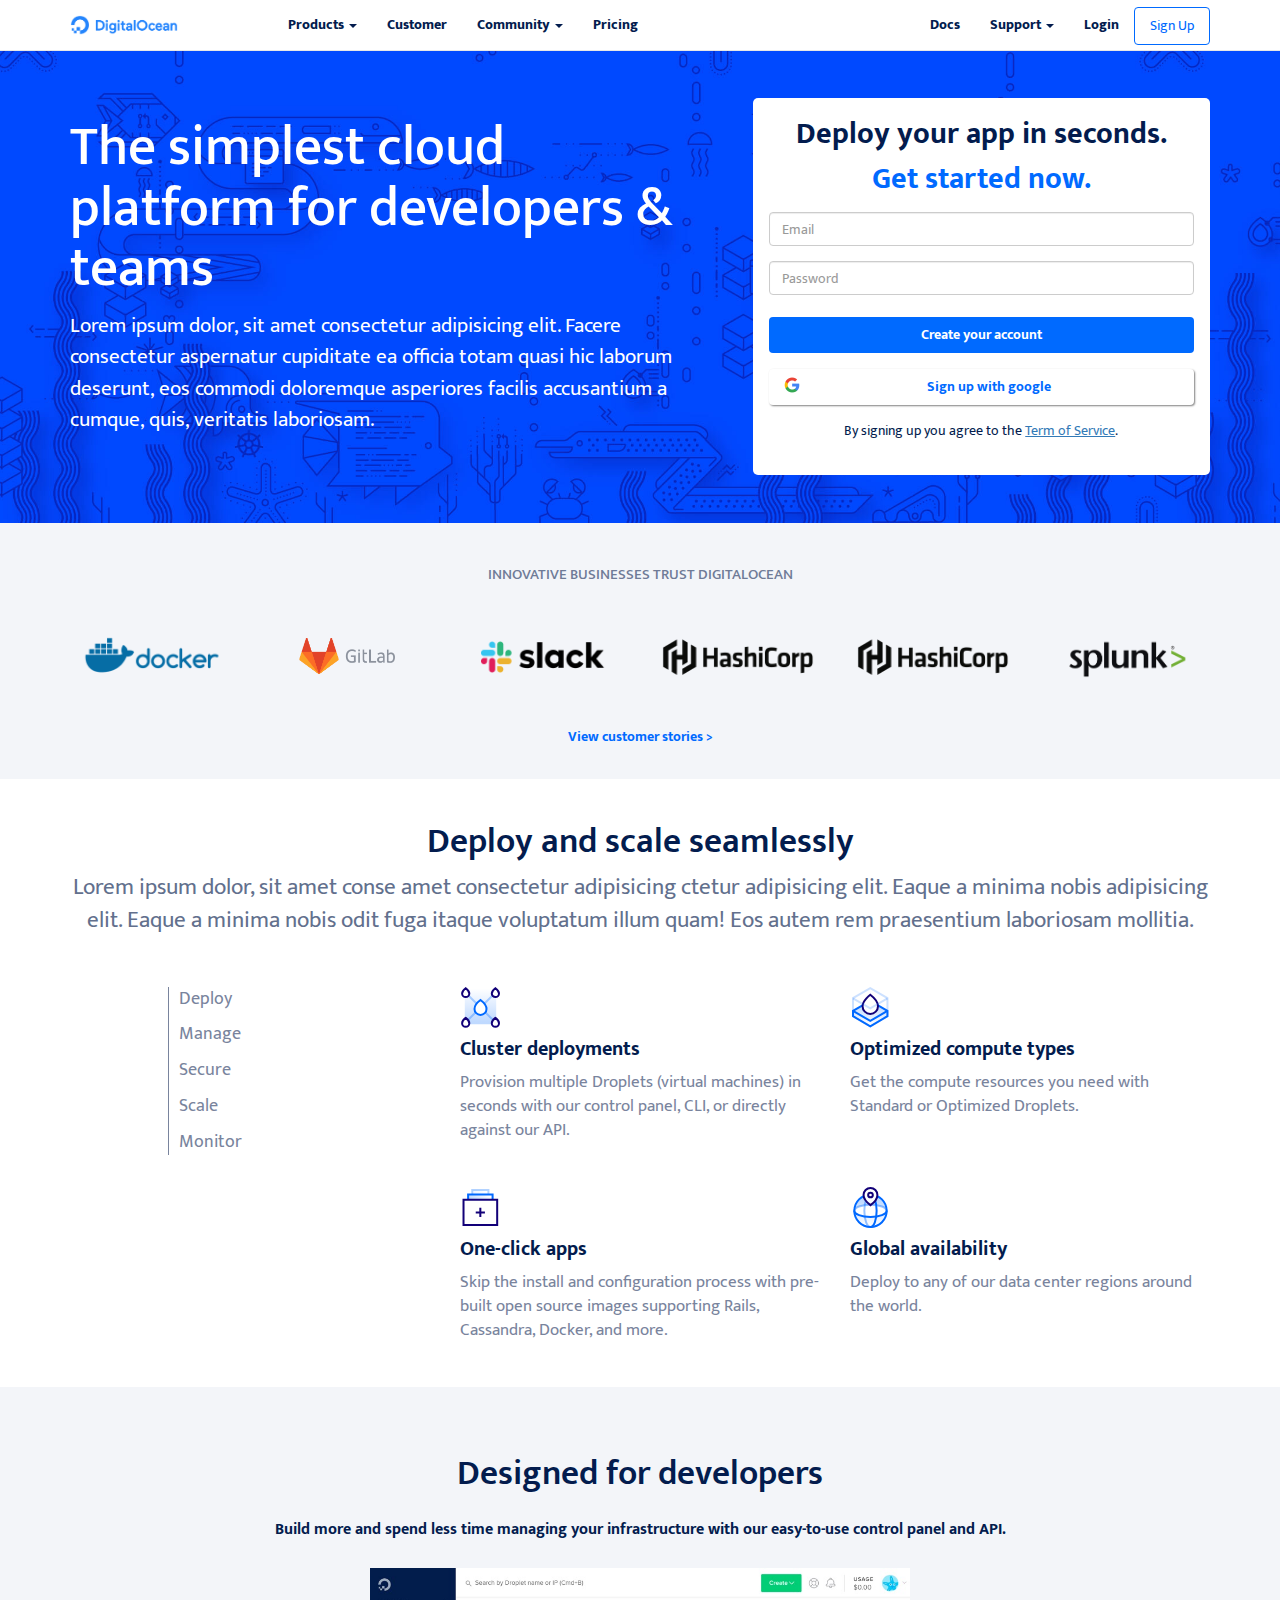
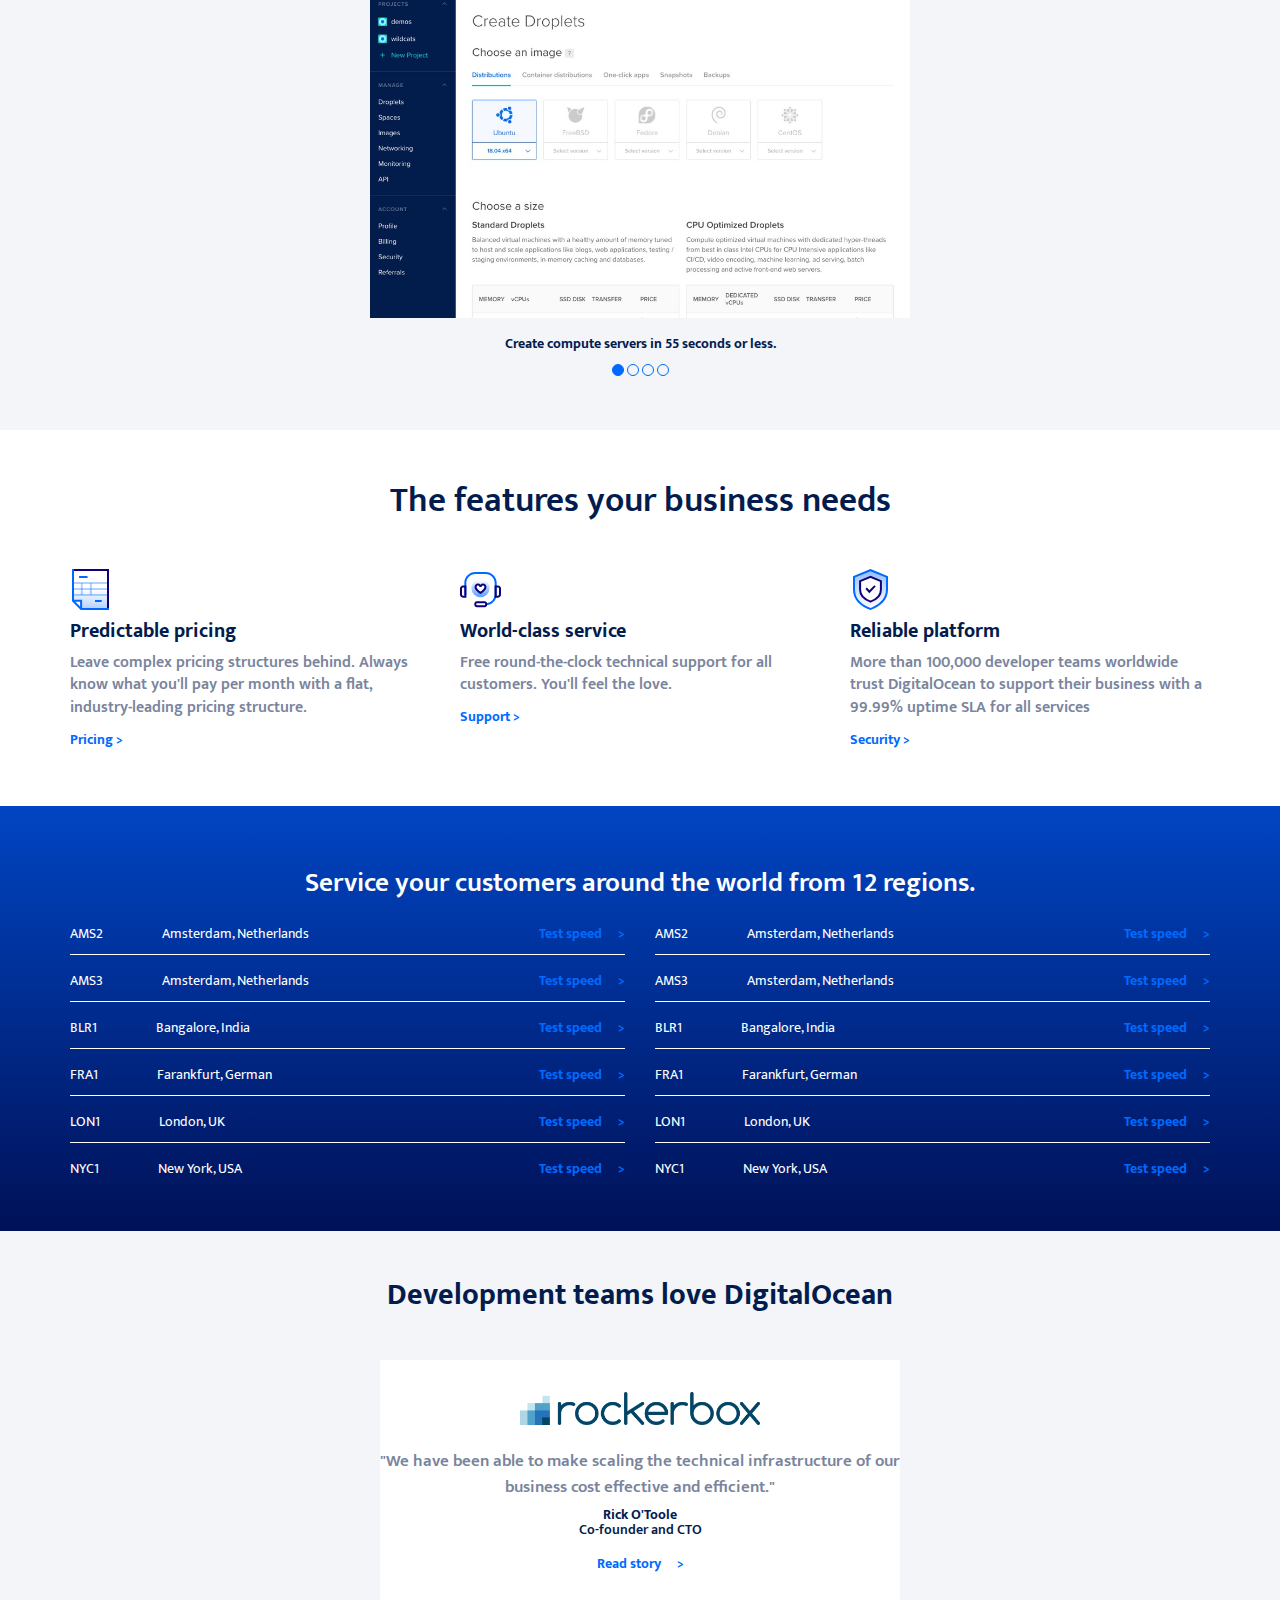
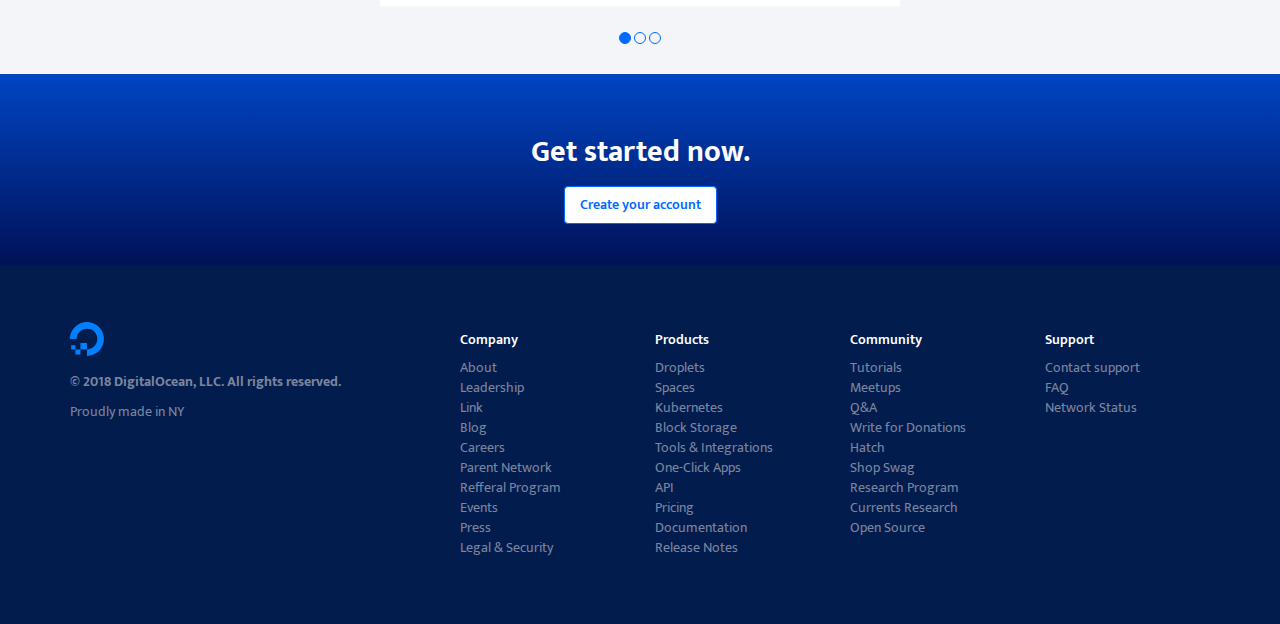
==== commit 756b183a: "footer in index ok" ====
--- a/index.html
+++ b/index.html
@@ -373,6 +373,155 @@
       </section>
       <!--lat cta-->
 
+      <!--footer-->
+      <section class="foot_bg">
+        <div class="container">
+            <div class="row">
+              <div class="col-xs-12 col-sm-12 col-md-4">
+                <img src="./img/logo-small.svg" alt="">
+                <p>
+                  <strong>&copy; 2018 DigitalOcean, LLC. All rights reserved.</strong>
+                </p>
+                <p>Proudly made in NY</p>
+                <ul class="foot_logos">
+                  <li>
+                    <a href=""><i class="fab fa-twitter"></i></a>
+                  </li>
+                  <li>
+                    <a href=""><i class="fab fa-facebook-square"></i></a>
+                  </li>
+                  <li>
+                    <a href=""><i class="fab fa-instagram"></i></a>
+                  </li>
+                  <li>
+                    <a href=""><i class="fab fa-youtube"></i></a>
+                  </li>
+                  <li>
+                    <a href=""><i class="fab fa-linkedin"></i></a>
+                  </li>
+                </ul>
+              </div>
+              <div class="col-xs-12 col-sm-6 col-md-2">
+                <h6>Company</h6>
+                <ul class="ul_site_map">
+                  <li>
+                    <a href="#">About</a>
+                  </li>
+                  <li>
+                    <a href="#">Leadership</a>
+                  </li>
+                  <li>
+                    <a href="#">Link</a>
+                  </li>
+                  <li>
+                    <a href="#">Blog</a>
+                  </li>
+                  <li>
+                    <a href="#">Careers</a>
+                  </li>
+                  <li>
+                    <a href="#">Parent Network</a>
+                  </li>
+                  <li>
+                    <a href="#">Refferal Program</a>
+                  </li>
+                  <li>
+                    <a href="#">Events</a>
+                  </li>
+                  <li>
+                    <a href="#">Press</a>
+                  </li>
+                  <li>
+                    <a href="#">Legal & Security</a>
+                  </li>
+                </ul>
+              </div>
+
+              <div class="col-xs-12 col-sm-6 col-md-2">
+                <h6>Products</h6>
+                <ul class="ul_site_map">
+                  <li>
+                    <a href="#">Droplets</a>
+                  </li>
+                  <li>
+                    <a href="#">Spaces</a>
+                  </li>
+                  <li>
+                    <a href="#">Kubernetes</a>
+                  </li>
+                  <li>
+                    <a href="#">Block Storage</a>
+                  </li>
+                  <li>
+                    <a href="#">Tools & Integrations</a>
+                  </li>
+                  <li>
+                    <a href="#">One-Click Apps</a>
+                  </li>
+                  <li>
+                    <a href="#">API</a>
+                  </li>
+                  <li>
+                    <a href="#">Pricing</a>
+                  </li>
+                  <li>
+                    <a href="#">Documentation</a>
+                  </li>
+                  <li>
+                    <a href="#">Release Notes</a>
+                  </li>
+                </ul>
+              </div>
+              <div class="col-xs-12 col-sm-6 col-md-2">
+                <h6>Community</h6>
+                <ul class="ul_site_map">
+                  <li>
+                    <a href="#">Tutorials</a>
+                  </li>
+                  <li>
+                    <a href="#">Meetups</a>
+                  </li>
+                  <li>
+                    <a href="#">Q&A</a>
+                  </li>
+                  <li>
+                    <a href="#">Write for Donations</a>
+                  </li>
+                  <li>
+                    <a href="#">Hatch</a>
+                  </li>
+                  <li>
+                    <a href="#">Shop Swag</a>
+                  </li>
+                  <li>
+                    <a href="#">Research Program</a>
+                  </li>
+                  <li>
+                    <a href="#">Currents Research</a>
+                  </li>
+                  <li>
+                    <a href="#">Open Source</a>
+                  </li>
+                </ul>
+              </div>
+              <div class="col-xs-12 col-sm-6 col-md-2">
+                <h6>Support</h6>
+                <ul class="ul_site_map">
+                  <li>
+                    <a href="#">Contact support</a>
+                  </li>
+                  <li>
+                    <a href="#">FAQ</a>
+                  </li>
+                  <li>
+                    <a href="#">Network Status</a>
+                  </li>
+                </ul>                    
+              </div>
+            </div> <!-- /.row -->
+        </div> <!-- /.container --> 
+    </section>
+    <!--footer-->
         
       <!-- jQuery (necessary for Bootstrap's JavaScript plugins) -->
       <script src="https://ajax.googleapis.com/ajax/libs/jquery/1.12.4/jquery.min.js"></script>
--- a/css/style.css
+++ b/css/style.css
@@ -128,7 +128,7 @@
     margin-top: 40px;
     list-style: none;
     border-left: 1px solid #79849D;
-    /* margin-left: -40px; */
+    padding-inline-start: 10px;
 }
 .deploy_list p {
     font-size: 18px;
@@ -336,6 +336,38 @@
     color: #006AFF;
     font-weight: 600;
 }
+/* FOOTER */
+.foot_bg {
+    padding: 56px 0;
+    background-color: #031C4E;
+    color: #7A859D;
+}
+.foot_bg img {
+    display: block;
+    height: 50px;
+    padding-bottom: 16px;
+}
+.foot_bg ul {
+    list-style: none;
+    padding-inline-start: 0;
+}
+.foot_logos li {
+    height: 16px;
+    display: inline-block;
+    margin-right: 8px;
+}
+.foot_bg h6 {
+    font-size: 14px;
+    color: #ffffff;
+    font-weight: 600;
+}
+.foot_bg a {
+    color: #7A859D;
+}
+.foot_bg a:hover {
+    color: #fff;
+}
+
 
 
 /* Small devices (tablets, 768px and up) */ 
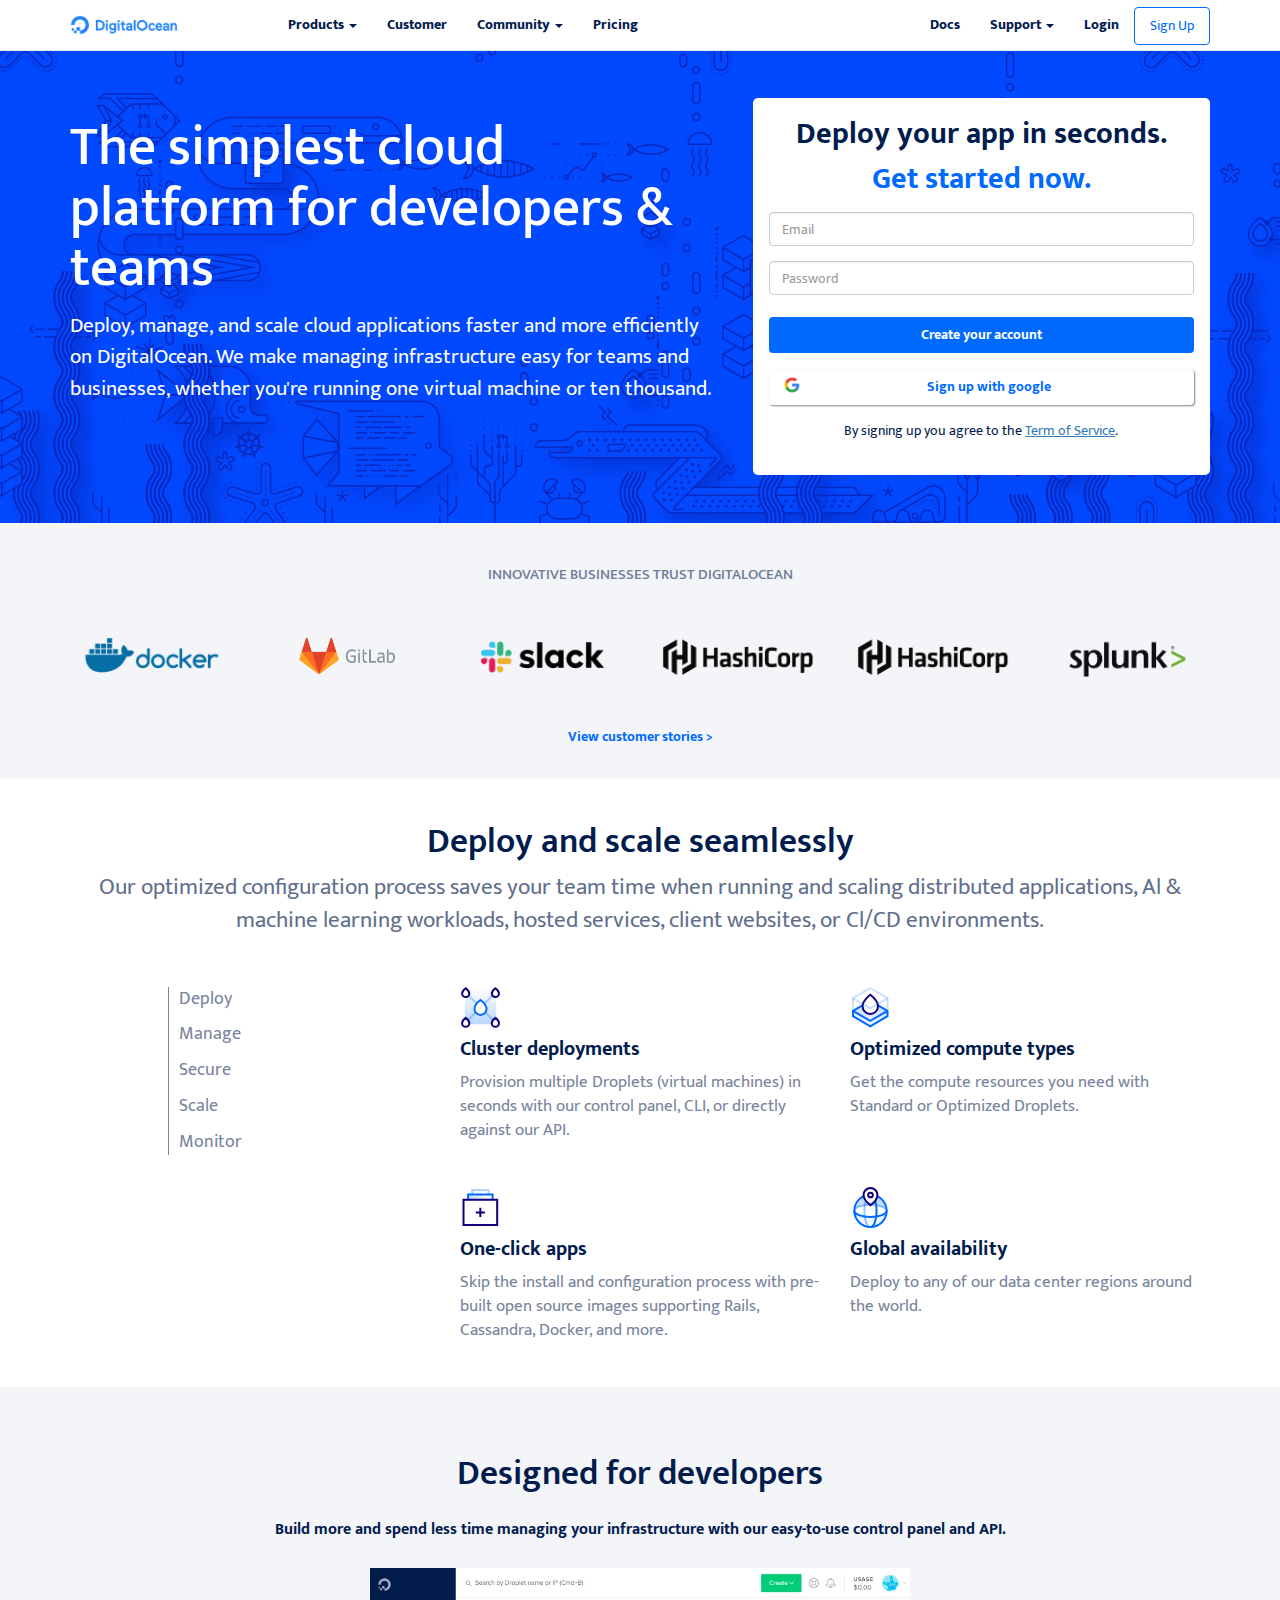
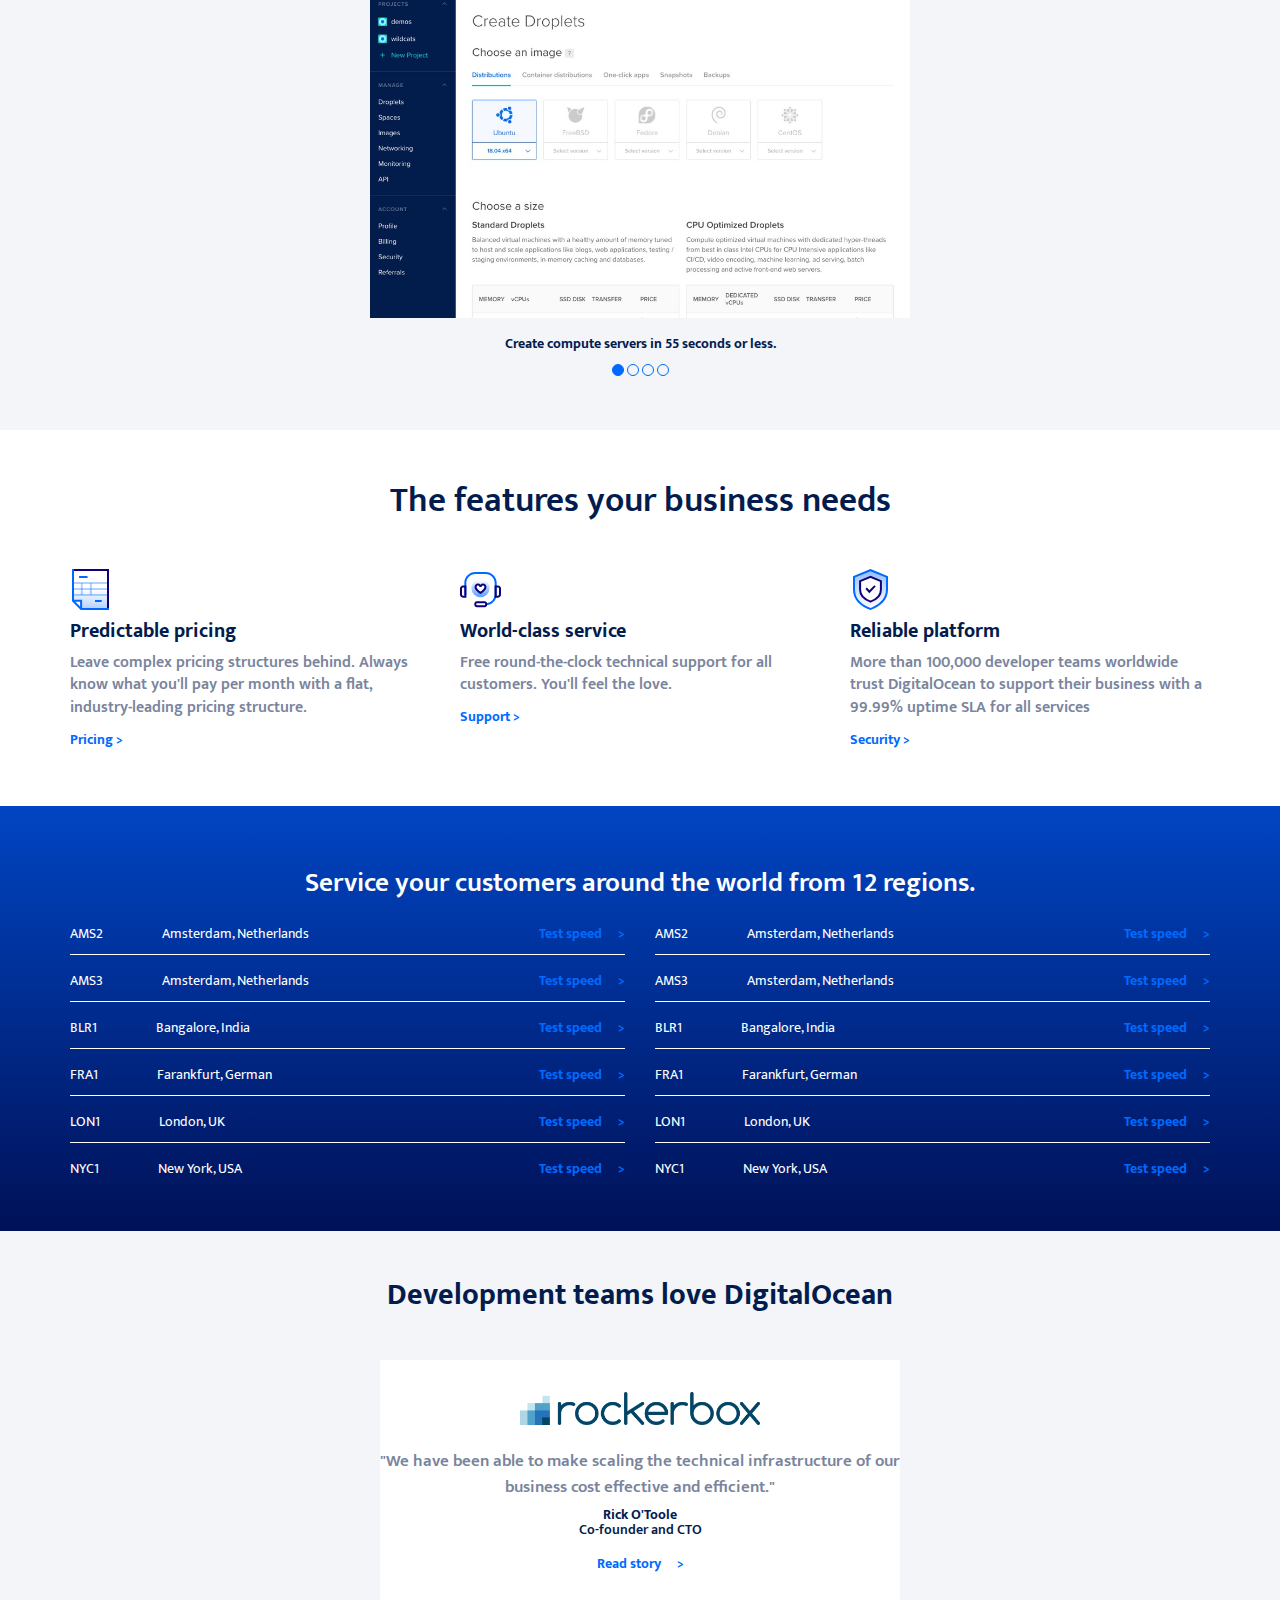
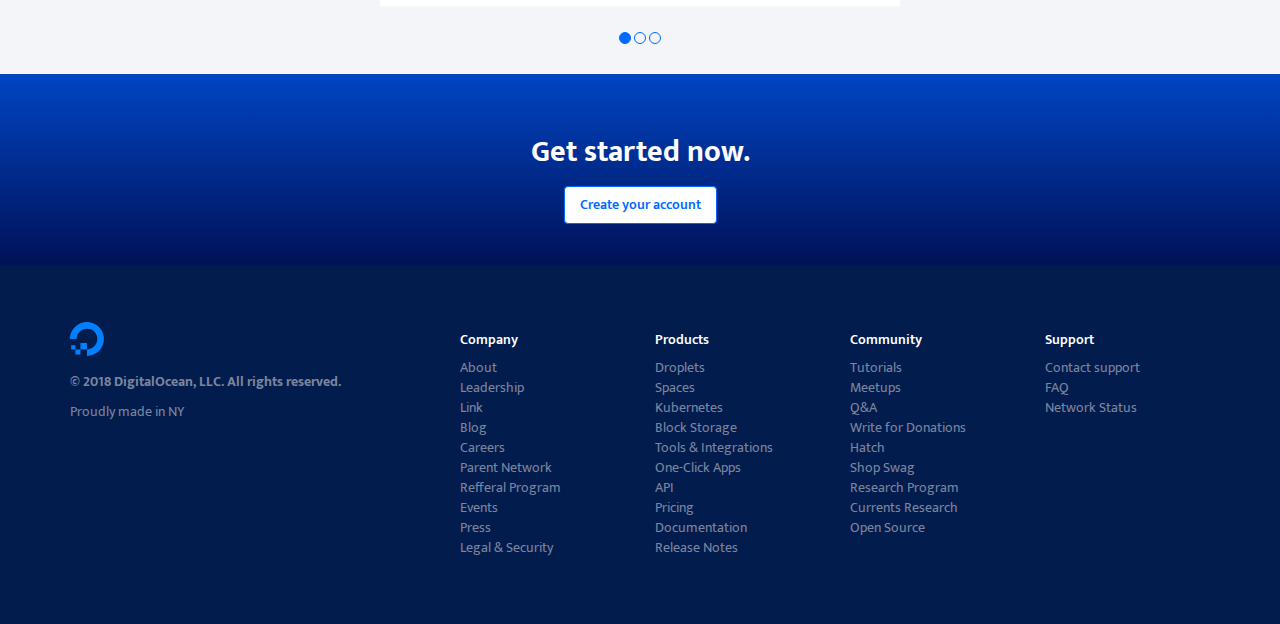
==== commit 06ab3404: "text in main ok" ====
--- a/index.html
+++ b/index.html
@@ -98,7 +98,7 @@
                   <div class="row">
                       <div id="heading_jumbo" class="col-xs-12 col-sm-7">
                           <h1>The simplest cloud platform for developers & teams</h1>
-                          <p>Lorem ipsum dolor, sit amet consectetur adipisicing elit. Facere consectetur aspernatur cupiditate ea officia totam quasi hic laborum deserunt, eos commodi doloremque asperiores facilis accusantium a cumque, quis, veritatis laboriosam.</p>
+                          <p>Deploy, manage, and scale cloud applications faster and more efficiently on DigitalOcean. We make managing infrastructure easy for teams and businesses, whether you're running one virtual machine or ten thousand.</p>
                       </div>
                       <div class="col-xs-12 col-sm-5">
                           <div class="small_form text-center">
@@ -161,7 +161,7 @@
         <!--deploy-->
         <section class="container deploy">
           <h2 class="text-center">Deploy and scale seamlessly</h2>
-          <p class="subhead text-center">Lorem ipsum dolor, sit amet conse amet consectetur adipisicing ctetur adipisicing elit. Eaque a minima nobis adipisicing elit. Eaque a minima nobis odit fuga itaque voluptatum illum quam! Eos autem rem praesentium laboriosam mollitia.</p>
+          <p class="subhead text-center">Our optimized configuration process saves your team time when running and scaling distributed applications, Al & machine learning workloads, hosted services, client websites, or Cl/CD environments.</p>
           
             <div class="row">
               <div class="col-md-3 col-md-offset-1">
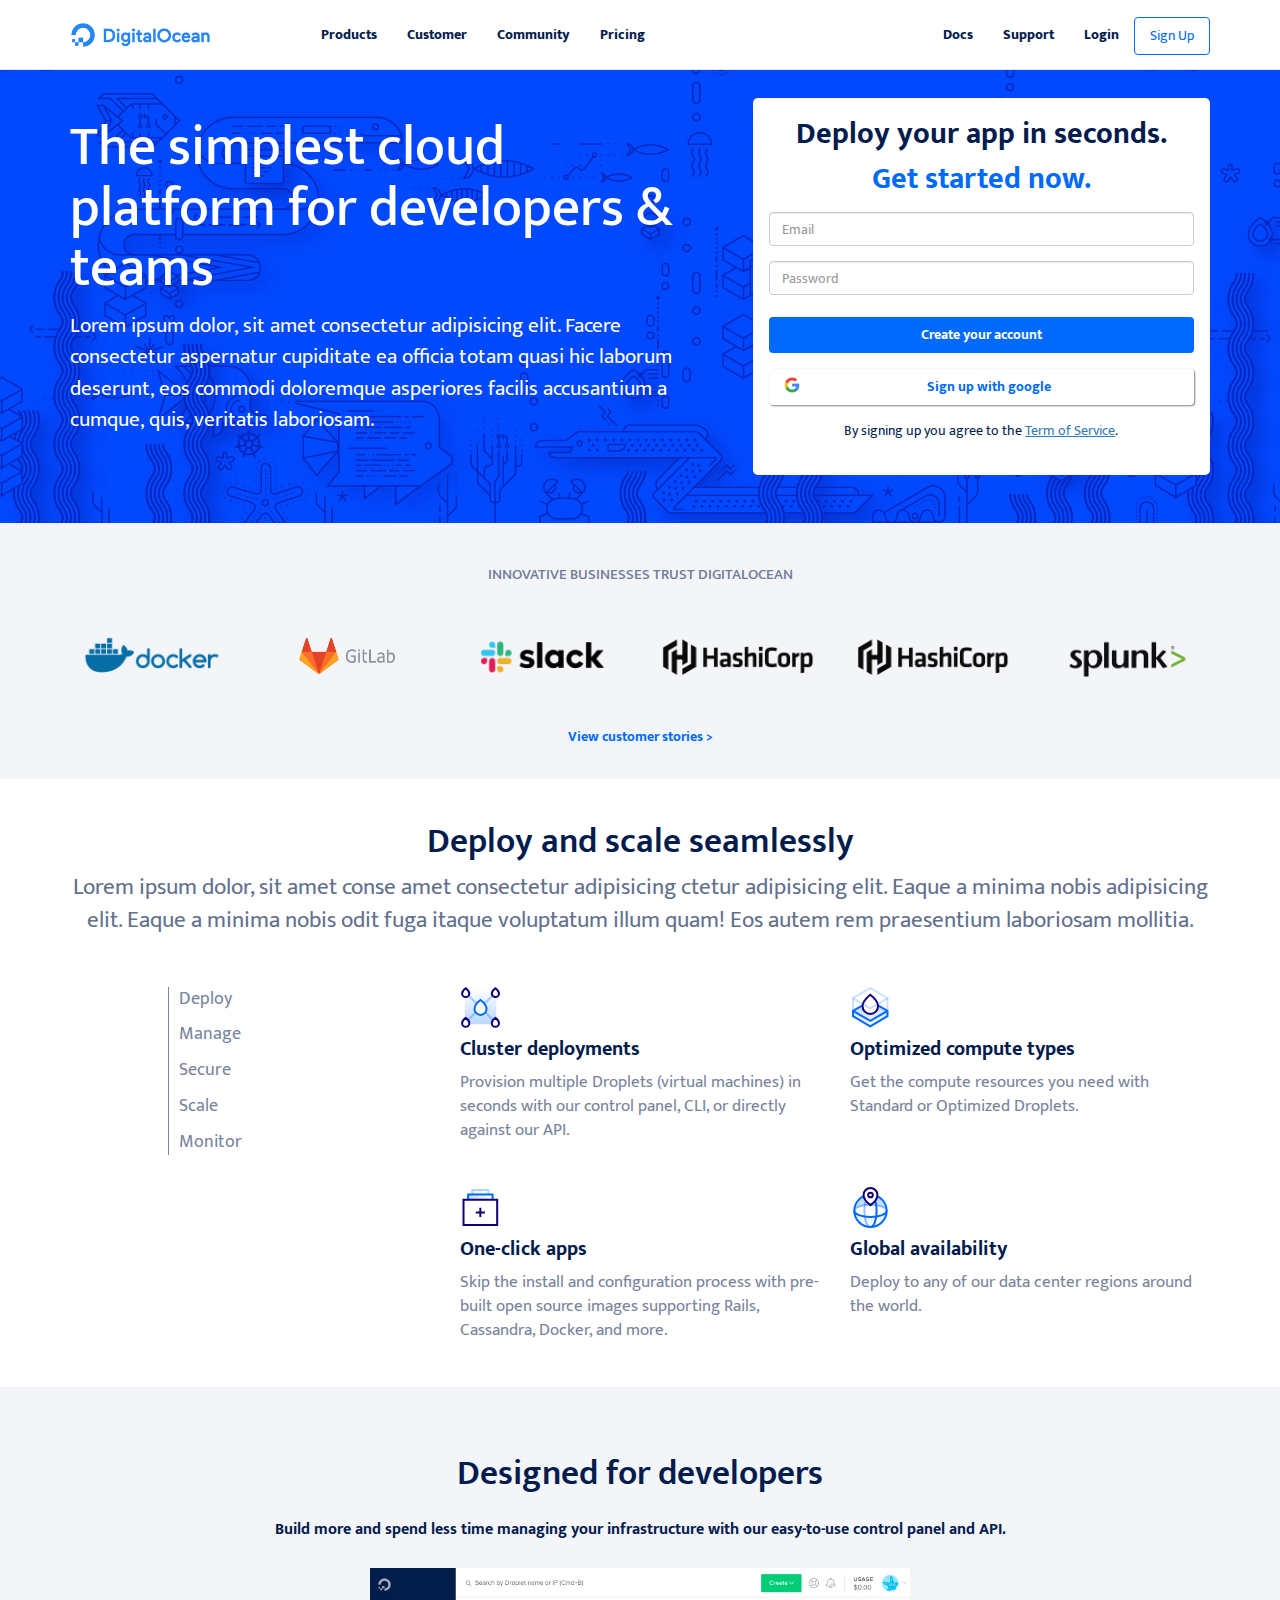
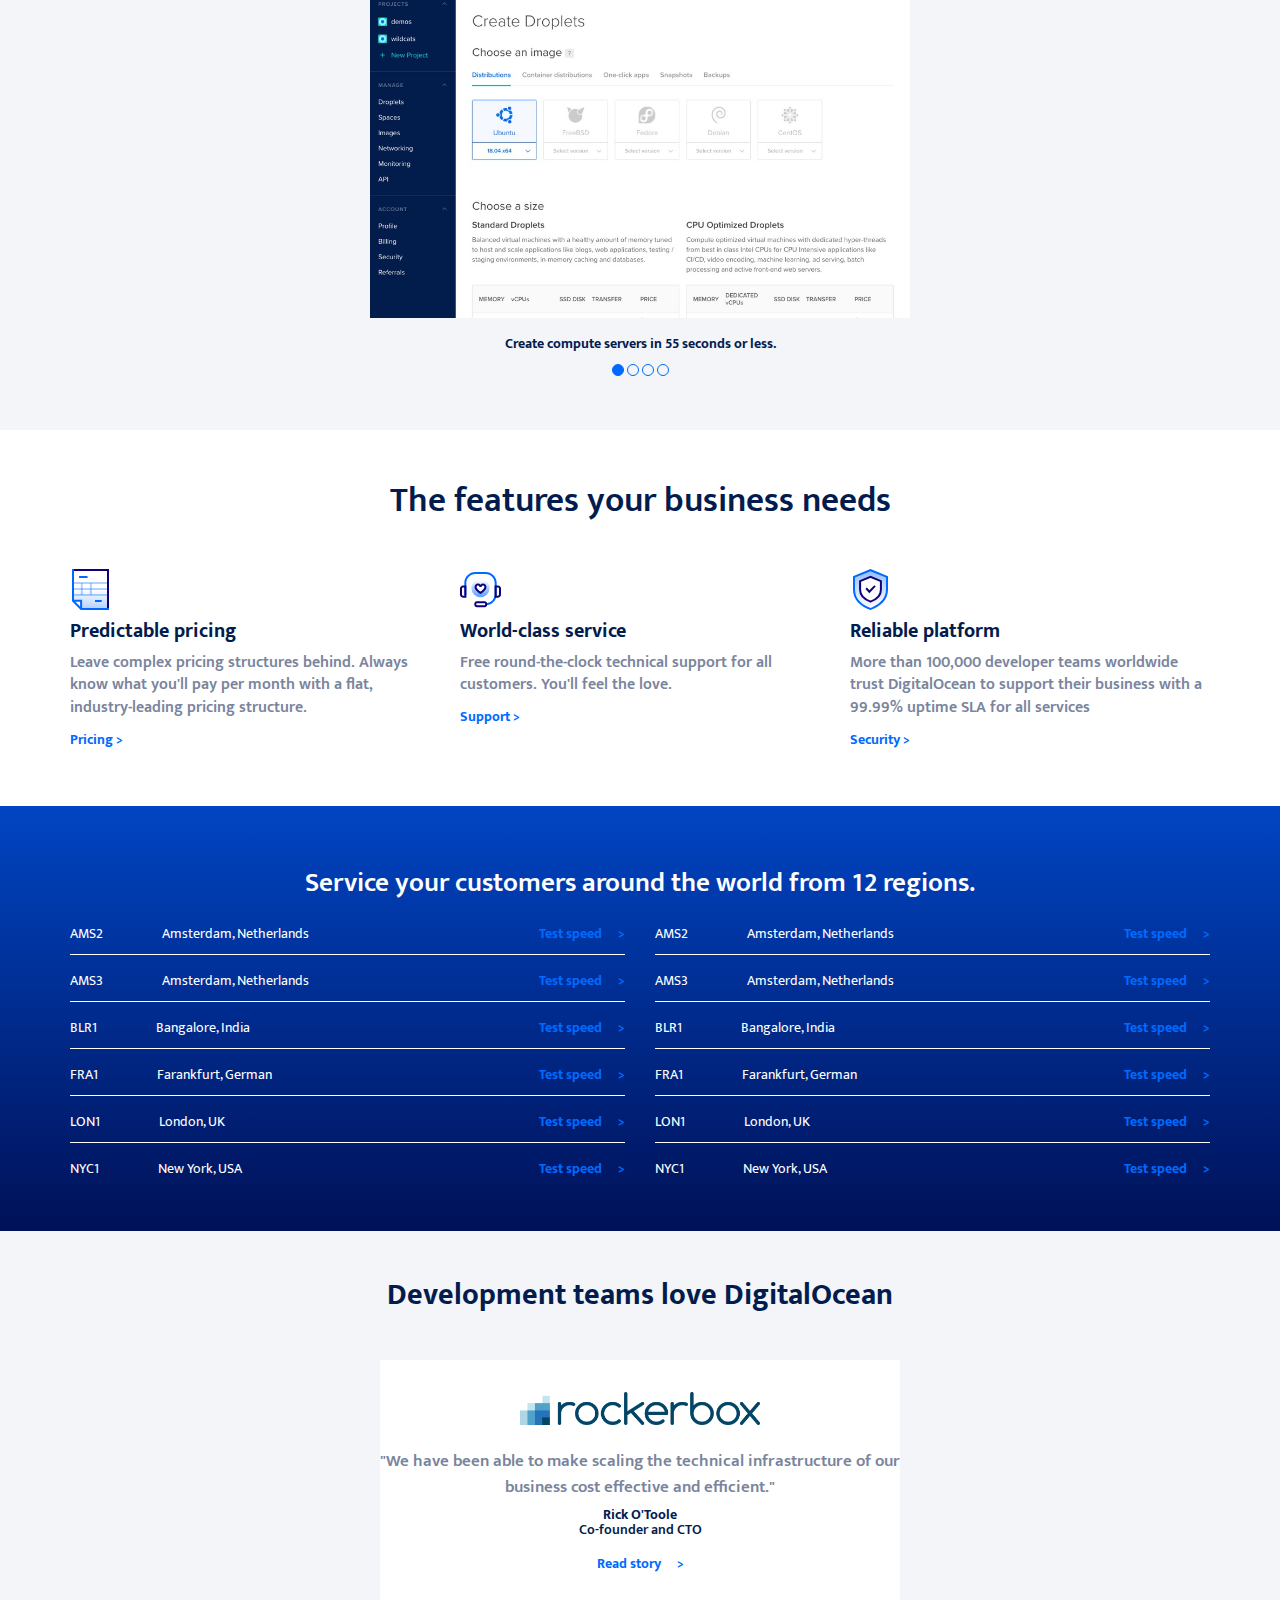
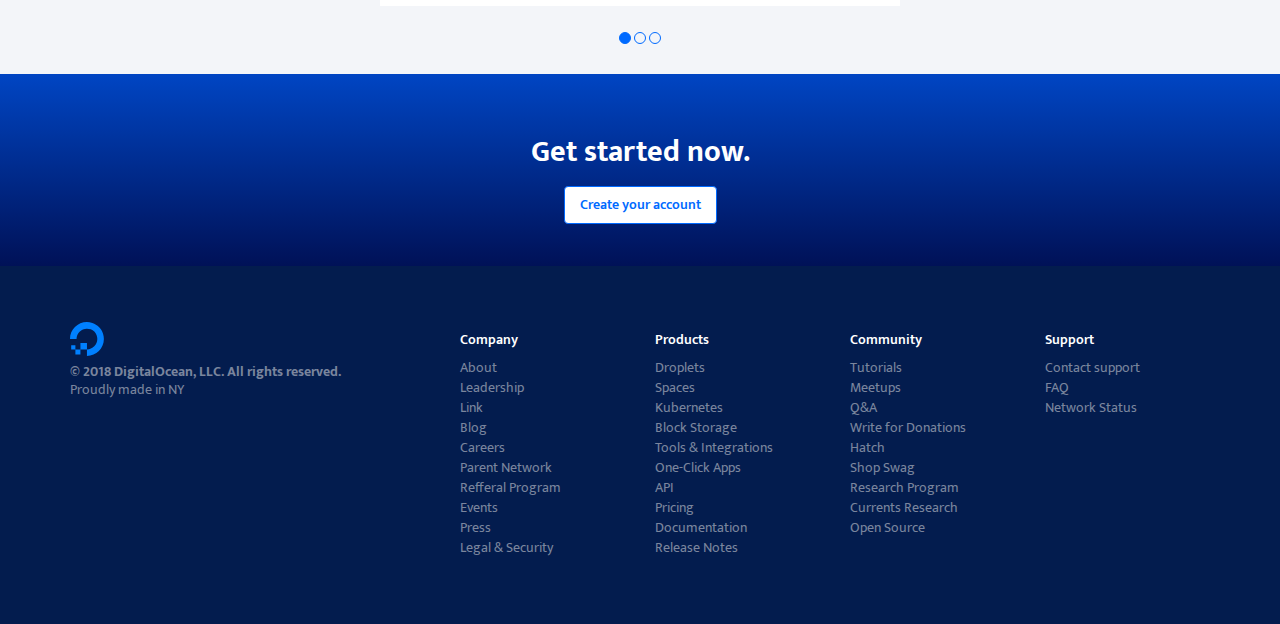
==== commit 5c1e8060: "height nav nav link hover in index main" ====
--- a/index.html
+++ b/index.html
@@ -16,41 +16,32 @@
         <title>DigitalOcean</title>
     </head>
     <body>
-          <nav class="navbar navbar-default navbar-fixed-top">
-              <div class="container">
-                <!-- Brand and toggle get grouped for better mobile display -->
-                <div class="navbar-header">
-                  <button type="button" class="navbar-toggle collapsed" data-toggle="collapse" data-target="#bs-example-navbar-collapse-1" aria-expanded="false">
-                    <span class="sr-only">Toggle navigation</span>
-                    <span class="icon-bar"></span>
-                    <span class="icon-bar"></span>
-                    <span class="icon-bar"></span>
-                  </button>
-                  <a class="navbar-brand" href="#">
-                      <img src="./img/logo.png" alt="">
-                  </a>
-                </div>
-            
-                <!-- Collect the nav links, forms, and other content for toggling -->
-                <div class="collapse navbar-collapse" id="bs-example-navbar-collapse-1">
-                  <ul id="link-mid" class="nav navbar-nav">
-                      <li class="dropdown">
-                          <a href="#" class="dropdown-toggle" data-toggle="dropdown" role="button" aria-haspopup="true" aria-expanded="false">Products <span class="caret"></span></a>
-                          <ul class="dropdown-menu">
-                            <li><a href="#">Action</a></li>
-                            <li><a href="#">Another action</a></li>
-                            <li><a href="#">Something else here</a></li>
-                            <li role="separator" class="divider"></li>
-                            <li><a href="#">Separated link</a></li>
-                            <li role="separator" class="divider"></li>
-                            <li><a href="#">One more separated link</a></li>
-                          </ul>
-                        </li>
-                    <li>
-                        <a href="#">Customer</a>
-                  </li>
+
+      <header>
+        <nav class="navbar my_nav navbar-default navbar-fixed-top">
+          <div class="container">
+            <!-- Brand and toggle get grouped for better mobile display -->
+            <div class="navbar-header">
+              <button type="button" class="navbar-toggle collapsed" data-toggle="collapse" data-target="#bs-example-navbar-collapse-1" aria-expanded="false">
+                <span class="sr-only">Toggle navigation</span>
+                <span class="icon-bar"></span>
+                <span class="icon-bar"></span>
+                <span class="icon-bar"></span>
+              </button>
+              <a class="navbar-brand" href="#">
+                  <img src="./img/logo.png" alt="">
+              </a>
+            </div>
+        
+            <!-- Collect the nav links, forms, and other content for toggling -->
+            <div class="collapse navbar-collapse" id="bs-example-navbar-collapse-1">
+              <ul id="link-mid" class="nav navbar-nav">
                   <li class="dropdown">
-                      <a href="#" class="dropdown-toggle" data-toggle="dropdown" role="button" aria-haspopup="true" aria-expanded="false">Community <span class="caret"></span></a>
+                      <a href="#" class="dropdown-toggle" data-toggle="dropdown" role="button" aria-haspopup="true" aria-expanded="false">Products 
+                        <span class="my_caret">
+                          <i class="fas fa-chevron-down"></i>
+                        </span>
+                      </a>
                       <ul class="dropdown-menu">
                         <li><a href="#">Action</a></li>
                         <li><a href="#">Another action</a></li>
@@ -61,328 +52,360 @@
                         <li><a href="#">One more separated link</a></li>
                       </ul>
                     </li>
-                    <li>
-                        <a href="#">Pricing</a>
-                    </li>
-                    
+                <li>
+                    <a href="#">Customer</a>
+               </li>
+               <li class="dropdown">
+                  <a href="#" class="dropdown-toggle" data-toggle="dropdown" role="button" aria-haspopup="true" aria-expanded="false">Community <span class="my_caret">
+                      <i class="fas fa-chevron-down"></i>
+                    </span>
+                  </a>
+                  <ul class="dropdown-menu">
+                    <li><a href="#">Action</a></li>
+                    <li><a href="#">Another action</a></li>
+                    <li><a href="#">Something else here</a></li>
+                    <li role="separator" class="divider"></li>
+                    <li><a href="#">Separated link</a></li>
+                    <li role="separator" class="divider"></li>
+                    <li><a href="#">One more separated link</a></li>
                   </ul>
-                  <form class="navbar-form navbar-left">
-                    
-                      
-                  </form>
-                  <ul class="nav navbar-nav navbar-right">
-                    <li><a href="#">Docs</a></li>
-                    <li class="dropdown">
-                      <a href="#" class="dropdown-toggle" data-toggle="dropdown" role="button" aria-haspopup="true" aria-expanded="false">Support <span class="caret"></span></a>
-                      <ul class="dropdown-menu">
-                        <li><a href="#">Action</a></li>
-                        <li><a href="#">Another action</a></li>
-                        <li><a href="#">Something else here</a></li>
-                        <li role="separator" class="divider"></li>
-                        <li><a href="#">Separated link</a></li>
+                </li>
+                <li>
+                    <a href="#">Pricing</a>
+                </li>
+                
+              </ul>
+              <form class="navbar-form navbar-left">
+                
+                  
+              </form>
+              <ul class="nav navbar-nav navbar-right">
+                <li><a href="#">Docs</a></li>
+                <li class="dropdown">
+                  <a href="#" class="dropdown-toggle" data-toggle="dropdown" role="button" aria-haspopup="true" aria-expanded="false">Support
+                    <span class="my_caret">
+                      <i class="fas fa-chevron-down"></i>
+                    </span>
+                  </a>
+                  <ul class="dropdown-menu">
+                    <li><a href="#">Action</a></li>
+                    <li><a href="#">Another action</a></li>
+                    <li><a href="#">Something else here</a></li>
+                    <li role="separator" class="divider"></li>
+                    <li><a href="#">Separated link</a></li>
+                  </ul>
+                  <li><a href="#">Login</a></li>
+                </li>
+                <li>
+                    <a class="btn my_btn" href="#">Sign Up</a>
+                </li>
+              </ul>
+            </div><!-- /.navbar-collapse -->
+          </div><!-- /.container-fluid -->
+        </nav>
+      <!--/nav-->
+
+       <!--jumbotron-->
+      <div id="banner_home">
+          <div class="container">
+              <div class="row">
+                  <div id="heading_jumbo" class="col-xs-12 col-sm-7">
+                      <h1>The simplest cloud platform for developers & teams</h1>
+                      <p>Lorem ipsum dolor, sit amet consectetur adipisicing elit. Facere consectetur aspernatur cupiditate ea officia totam quasi hic laborum deserunt, eos commodi doloremque asperiores facilis accusantium a cumque, quis, veritatis laboriosam.</p>
+                  </div>
+                  <div class="col-xs-12 col-sm-5">
+                      <div class="small_form text-center">
+                          <h4>Deploy your app in seconds.<br>
+                              <span class="lgt_blue"> Get started now.</span>
+                          </h4>
+                      <form action="#" >
+                        <div class="form-group">
+                          <input type="email" class="form-control" id="exampleInputEmail1" placeholder="Email">
+                        </div>
+                        <div class="form-group">
+                          <input type="password" class="form-control" id="exampleInputPassword1" placeholder="Password">
+                        </div>
+                        <div>
+                          <a class="btn btn_form btn_account" href="#">Create your account</a>
+                        </div>
+                        <div>
+                          <a class="btn btn_form btn_google" href="#"> 
+                          <img src="./img/google-icon.png" alt="">Sign up with google</a>
+                        </div>
+                        <p>By signing up you agree to the <a href="#" class="term">Term of Service</a>.</p>
+                      </form>
+                      </div>
+                  </div>
+              </div>
+          </div>
+      </div>
+      <!--/jumbotron-->
+
+       <!--logos-->
+      <div class="logo">
+          <div class="container text-center">
+            <h3>Innovative businesses trust DigitalOcean</h3>
+            <div class="row">
+              <div class="col-xs-6 col-md-2">
+                <img src="./img/docker.svg" alt="docker logo">
+              </div>
+              <div class="col-xs-6 col-md-2">
+                <img src="./img/gitlab.svg" alt="gitlab logo">
+              </div>
+              <div class="col-xs-6 col-md-2">
+                <img src="./img/slack.svg" alt="slack logo">
+              </div>
+              <div class="col-xs-6 col-md-2">
+                <img src="./img/hashicorp.svg" alt="hashicorp logo">
+              </div>
+              <div class="col-xs-6 col-md-2">
+                <img src="./img/hashicorp.svg" alt="hashicorp logo">
+              </div>
+              <div class="col-xs-6 col-md-2">
+                <img src="./img/splunk.svg" alt="gitlab logo">
+              </div>
+              <div class="col-xs-12">
+                <a class="lgt_blue">View customer stories &#62;</a>
+              </div>
+            </div> <!-- /.row -->
+          </div> <!-- /.container -->
+      </div> <!-- /.logos -->
+    </header>
+    <!--/header-->
+        
+
+    <!--main-->
+    <main>
+          <!--deploy-->
+          <section class="container deploy">
+            <h2 class="text-center">Deploy and scale seamlessly</h2>
+            <p class="subhead text-center">Lorem ipsum dolor, sit amet conse amet consectetur adipisicing ctetur adipisicing elit. Eaque a minima nobis adipisicing elit. Eaque a minima nobis odit fuga itaque voluptatum illum quam! Eos autem rem praesentium laboriosam mollitia.</p>
+            
+              <div class="row">
+                <div class="col-md-3 col-md-offset-1">
+                  <div class="row">
+                    <div class="col-xs-12 col-md-4">
+                      <ul class="deploy_list">
+                        <li>
+                          <p>Deploy</p>
+                        </li>
+                        <li>
+                          <p>Manage</p>
+                        </li>
+                        <li>
+                          <p>Secure</p>
+                        </li>
+                        <li>
+                          <p>Scale</p>
+                        </li>
+                        <li>
+                          <p>Monitor</p>
+                        </li>
                       </ul>
-                      <li><a href="#">Login</a></li>
-                    </li>
-                    <li>
-                        <a class="btn my_btn" href="#">Sign Up</a>
-                    </li>
-                  </ul>
-                </div><!-- /.navbar-collapse -->
-              </div><!-- /.container-fluid -->
-            </nav>
-          <!--/nav-->
-
-          <!--jumbotron-->
-          <div id="banner_home">
-              <div class="container">
-                  <div class="row">
-                      <div id="heading_jumbo" class="col-xs-12 col-sm-7">
-                          <h1>The simplest cloud platform for developers & teams</h1>
-                          <p>Deploy, manage, and scale cloud applications faster and more efficiently on DigitalOcean. We make managing infrastructure easy for teams and businesses, whether you're running one virtual machine or ten thousand.</p>
+                      </div> <!--ul-->
+                  </div>
+                </div> <!--col4-->
+                <div class="col-md-8 dep_four_content">
+                    <div class="row">
+                      <div class="col-xs-12 col-md-6 dep_four_item">
+                        <img src="./img/cluster-deploy.svg" alt="cluster deploy"> 
+                        <h5>Cluster deployments</h5>
+                        <p>Provision multiple Droplets (virtual machines) in seconds with our control panel, CLI, or directly against our API.</p>
                       </div>
-                      <div class="col-xs-12 col-sm-5">
-                          <div class="small_form text-center">
-                              <h4>Deploy your app in seconds.<br>
-                                  <span class="lgt_blue"> Get started now.</span>
-                              </h4>
-                          <form action="#" >
-                            <div class="form-group">
-                              <input type="email" class="form-control" id="exampleInputEmail1" placeholder="Email">
-                            </div>
-                            <div class="form-group">
-                              <input type="password" class="form-control" id="exampleInputPassword1" placeholder="Password">
-                            </div>
-                            <div>
-                              <a class="btn btn_form btn_account" href="#">Create your account</a>
-                            </div>
-                            <div>
-                              <a class="btn btn_form btn_google" href="#"> 
-                              <img src="./img/google-icon.png" alt="">Sign up with google</a>
-                            </div>
-                            <p>By signing up you agree to the <a href="#" class="term">Term of Service</a>.</p>
-                          </form>
-                          </div>
+                      <div class="col-xs-12 col-md-6 dep_four_item">
+                        <img src="./img/optimized-compute.svg" alt="optimmized computed"> 
+                        <h5>Optimized compute types</h5>
+                        <p>Get the compute resources you need with Standard or Optimized Droplets.</p>
                       </div>
-                  </div>
-              </div>
-          </div>
-          <!--/jumbotron-->
-
-          <!--logos-->
-          <div class="logo">
-            <div class="container text-center">
-              <h3>Innovative businesses trust DigitalOcean</h3>
-              <div class="row">
-                <div class="col-xs-6 col-md-2">
-                  <img src="./img/docker.svg" alt="docker logo">
-                </div>
-                <div class="col-xs-6 col-md-2">
-                  <img src="./img/gitlab.svg" alt="gitlab logo">
-                </div>
-                <div class="col-xs-6 col-md-2">
-                  <img src="./img/slack.svg" alt="slack logo">
-                </div>
-                <div class="col-xs-6 col-md-2">
-                  <img src="./img/hashicorp.svg" alt="hashicorp logo">
-                </div>
-                <div class="col-xs-6 col-md-2">
-                  <img src="./img/hashicorp.svg" alt="hashicorp logo">
-                </div>
-                <div class="col-xs-6 col-md-2">
-                  <img src="./img/splunk.svg" alt="gitlab logo">
-                </div>
-                <div class="col-xs-12">
-                  <a class="lgt_blue">View customer stories &#62;</a>
-                </div>
-              </div> <!-- /.row -->
-            </div> <!-- /.container -->
-        </div> <!-- /.logos -->
-
-        <!--deploy-->
-        <section class="container deploy">
-          <h2 class="text-center">Deploy and scale seamlessly</h2>
-          <p class="subhead text-center">Our optimized configuration process saves your team time when running and scaling distributed applications, Al & machine learning workloads, hosted services, client websites, or Cl/CD environments.</p>
-          
+                      <div class="col-xs-12 col-md-6 dep_four_item">
+                        <img src="./img/one-click.svg" alt="one click apps"> 
+                        <h5>One-click apps</h5>
+                        <p>Skip the install and configuration process with pre-built open source images supporting Rails, Cassandra, Docker, and more.</p>
+                      </div>
+                      <div class="col-xs-12 col-md-6 dep_four_item">
+                        <img src="./img/global.svg" alt="global">
+                        <h5>Global availability</h5>
+                        <p>Deploy to any of our data center regions around the world.</p>
+                      </div>
+                    </div>
+                </div>
+                  
+                </div> <!-- /.row big-->
+        </section>
+        <!-- /.deploy-->
+
+        <!--designers-->
+        <div class="designer">
+          <section class="container">
+            <div class="text-center">
+              <h2>Designed for developers</h2>
+              <p class="subhead">Build more and spend less time managing your infrastructure with our easy-to-use control panel and API. 
+              </p>
+              <div class="chevron">
+                <figure>
+                  <span class="my_chevron chev_lft"><i class="fas fa-chevron-left"></i></span>
+                  <img src="./img/slide.jpg" alt="screen-shot">
+                  <span class="my_chevron chev_rgt"><i class="fas fa-chevron-right"></i></span>
+                  <figcaption>
+                        Create compute servers in 55 seconds or less.
+                  </figcaption>
+                </figure>
+              </div>
+              <div class="carousel_dots">
+                <span class="dot dot_full"></span>
+                <span class="dot"></span>
+                <span class="dot"></span>
+                <span class="dot"></span>
+              </div>
+            </div>
+          </section>
+        </div>
+        <!-- /.designers-->
+
+        <!--features-->
+        <div class="feature_business">
+          <section class="container">
+            <h2>The features your business needs</h2>
             <div class="row">
-              <div class="col-md-3 col-md-offset-1">
-                <div class="row">
-                  <div class="col-xs-12 col-md-4">
-                    <ul class="deploy_list">
-                      <li>
-                        <p>Deploy</p>
-                      </li>
-                      <li>
-                        <p>Manage</p>
-                      </li>
-                      <li>
-                        <p>Secure</p>
-                      </li>
-                      <li>
-                        <p>Scale</p>
-                      </li>
-                      <li>
-                        <p>Monitor</p>
-                      </li>
-                    </ul>
-                  </div> <!--ul-->
-                </div>
-              </div> <!--col4-->
-              <div class="col-md-8 dep_four_content">
-                  <div class="row">
-                    <div class="col-xs-12 col-md-6 dep_four_item">
-                      <img src="./img/cluster-deploy.svg" alt="cluster deploy"> 
-                      <h5>Cluster deployments</h5>
-                      <p>Provision multiple Droplets (virtual machines) in seconds with our control panel, CLI, or directly against our API.</p>
-                    </div>
-                    <div class="col-xs-12 col-md-6 dep_four_item">
-                      <img src="./img/optimized-compute.svg" alt="optimmized computed"> 
-                      <h5>Optimized compute types</h5>
-                      <p>Get the compute resources you need with Standard or Optimized Droplets.</p>
-                    </div>
-                    <div class="col-xs-12 col-md-6 dep_four_item">
-                      <img src="./img/one-click.svg" alt="one click apps"> 
-                      <h5>One-click apps</h5>
-                      <p>Skip the install and configuration process with pre-built open source images supporting Rails, Cassandra, Docker, and more.</p>
-                    </div>
-                    <div class="col-xs-12 col-md-6 dep_four_item">
-                      <img src="./img/global.svg" alt="global">
-                      <h5>Global availability</h5>
-                      <p>Deploy to any of our data center regions around the world.</p>
-                    </div>
-                  </div>
-              </div>
-            </div> <!-- /.row big-->
-      </section>
-      <!--deploy-->
-
-      <!--designers-->
-      <div class="designer">
-        <section class="container">
-          <div class="text-center">
-            <h2>Designed for developers</h2>
-            <p class="subhead">Build more and spend less time managing your infrastructure with our easy-to-use control panel and API. 
-            </p>
+              <div class="col-xs-12 col-sm-4 business_item">
+                <img src="./img/pred-pricing.svg" alt="pricing">
+                <h5>Predictable pricing</h5>
+                <p>Leave complex pricing structures behind. Always know what you'll pay per month with a flat, industry-leading pricing structure.</p>
+                <a class="lgt_blue">Pricing &#62;</a>
+              </div>
+              <div class="col-xs-12 col-sm-4 business_item">
+                <img src="./img/world-class.svg" alt="support">
+                <h5>World-class service</h5>
+                <p>Free round-the-clock technical support for all customers. You'll feel the love.</p>
+                <a class="lgt_blue">Support &#62;</a>
+              </div>
+              <div class="col-xs-12 col-sm-4 business_item">
+                <img src="./img/reliable-platform.svg" alt="shield">
+                <h5>Reliable platform</h5>
+                <p>More than 100,000 developer teams worldwide trust DigitalOcean to support their business with a 99.99% uptime SLA for all services</p>
+                <a class="lgt_blue">Security &#62;</a>
+              </div>
+            </div>
+          </section>
+        </div>
+        <!--features-->
+
+        <!--service-->
+        <div class="service_table">
+          <h2 class="text-center">Service your customers around the world from 12 regions.</h2>
+          <section class="container">
+            <div class="row">
+              <div class="col-xs-12 col-md-6"> 
+                  <div class="line_table">
+                    <p>Ams2</p>
+                    <p>Amsterdam, Netherlands</p>
+                    <a href="#" class="lgt_blue">Test speed<span class="padd_left_16">&#62;</span></a>
+                </div>
+                <div class="line_table">
+                  <p>Ams3</p>
+                  <p>Amsterdam, Netherlands</p>
+                  <a href="#" class="lgt_blue">Test speed<span class="padd_left_16">&#62;</span></a>
+                </div>
+                <div class="line_table">
+                  <p>blr1</p>
+                  <p>Bangalore, India</p>
+                  <a href="#" class="lgt_blue">Test speed<span class="padd_left_16">&#62;</span></a>
+                </div>
+                <div class="line_table">
+                  <p>fra1</p>
+                  <p>Farankfurt, German</p>
+                  <a href="#" class="lgt_blue">Test speed<span class="padd_left_16">&#62;</span></a>
+                </div>
+                <div class="line_table">
+                  <p>lon1</p>
+                  <p>London, UK</p>
+                  <a href="#" class="lgt_blue">Test speed<span class="padd_left_16">&#62;</span></a>
+                </div>
+                <div class="line_table">
+                  <p>nyc1</p>
+                  <p>New York, USA</p>
+                  <a href="#" class="lgt_blue">Test speed<span class="padd_left_16">&#62;</span></a>
+                </div>
+              </div> <!--col table-->
+              <div class="col-xs-12 col-md-6"> 
+                  <div class="line_table second_table">
+                      <p>Ams2</p>
+                      <p>Amsterdam, Netherlands</p>
+                      <a href="#" class="lgt_blue">Test speed<span class="padd_left_16">&#62;</span></a>
+                  </div>
+                  <div class="line_table">
+                    <p>Ams3</p>
+                    <p>Amsterdam, Netherlands</p>
+                    <a href="#" class="lgt_blue">Test speed<span class="padd_left_16">&#62;</span></a>
+                  </div>
+                  <div class="line_table">
+                    <p>blr1</p>
+                    <p>Bangalore, India</p>
+                    <a href="#" class="lgt_blue">Test speed<span class="padd_left_16">&#62;</span></a>
+                  </div>
+                  <div class="line_table">
+                    <p>fra1</p>
+                    <p>Farankfurt, German</p>
+                    <a href="#" class="lgt_blue">Test speed<span class="padd_left_16">&#62;</span></a>
+                  </div>
+                  <div class="line_table">
+                    <p>lon1</p>
+                    <p>London, UK</p>
+                    <a href="#" class="lgt_blue">Test speed<span class="padd_left_16">&#62;</span></a>
+                  </div>
+                  <div class="line_table">
+                    <p>nyc1</p>
+                    <p>New York, USA</p>
+                    <a href="#" class="lgt_blue">Test speed<span class="padd_left_16">&#62;</span></a>
+                  </div>
+            </div> <!--col table-->
+            </div> <!-- /.row-->
+          </section> <!-- section container-->
+        </div>  <!-- ./service -->
+
+        <!--development-->
+        <section class="development text-center">
+            <h2>Development teams love DigitalOcean</h2>
             <div class="chevron">
-              <figure>
-                <span class="my_chevron chev_lft"><i class="fas fa-chevron-left"></i></span>
-                <img src="./img/slide.jpg" alt="screen-shot">
-                <span class="my_chevron chev_rgt"><i class="fas fa-chevron-right"></i></span>
-                <figcaption>
-                    Create compute servers in 55 seconds or less.
-                </figcaption>
-              </figure>
+              <span class="my_chevron chev_lft"><i class="fas fa-chevron-left"></i></span>
+              <div class="square_w">
+                <img src="./img/rockerbox.png" alt="rockerbox logo">
+                <p class="cit">"We have been able to make scaling the technical infrastructure of our business cost effective and efficient."</p>
+                <p class="name"><strong>Rick O'Toole</strong></p>
+                <p class="role">Co-founder and CTO</p>
+                <a href="#" class="lgt_blue">Read story<span class="padd_left_16">&#62;</span></a>
+              </div>
+              <span class="my_chevron chev_rgt"><i class="fas fa-chevron-right"></i></span>
             </div>
             <div class="carousel_dots">
               <span class="dot dot_full"></span>
               <span class="dot"></span>
               <span class="dot"></span>
-              <span class="dot"></span>
             </div>
-          </div>
         </section>
-      </div>
-      <!-- /.designers-->
-
-      <!--features-->
-      <div class="feature_business">
-        <section class="container">
-          <h2>The features your business needs</h2>
-          <div class="row">
-            <div class="col-xs-12 col-sm-4 business_item">
-              <img src="./img/pred-pricing.svg" alt="pricing">
-              <h5>Predictable pricing</h5>
-              <p>Leave complex pricing structures behind. Always know what you'll pay per month with a flat, industry-leading pricing structure.</p>
-              <a class="lgt_blue">Pricing &#62;</a>
-            </div>
-            <div class="col-xs-12 col-sm-4 business_item">
-              <img src="./img/world-class.svg" alt="support">
-              <h5>World-class service</h5>
-              <p>Free round-the-clock technical support for all customers. You'll feel the love.</p>
-              <a class="lgt_blue">Support &#62;</a>
-            </div>
-            <div class="col-xs-12 col-sm-4 business_item">
-              <img src="./img/reliable-platform.svg" alt="shield">
-              <h5>Reliable platform</h5>
-              <p>More than 100,000 developer teams worldwide trust DigitalOcean to support their business with a 99.99% uptime SLA for all services</p>
-              <a class="lgt_blue">Security &#62;</a>
-            </div>
-          </div>
+        <!--development-->
+
+          <!--last cta-->
+        <section class="last_cta text-center">
+            <h2>Get started now.</h2>
+            <a class="btn my_cta" href="#">Create your account</a>
         </section>
-      </div>
-      <!--features-->
-
-    <!--service-->
-      <div class="service_table">
-        <h2 class="text-center">Service your customers around the world from 12 regions.</h2>
-        <section class="container">
-          <div class="row">
-            <div class="col-xs-12 col-md-6"> 
-                <div class="line_table">
-                  <p>Ams2</p>
-                  <p>Amsterdam, Netherlands</p>
-                  <a href="#" class="lgt_blue">Test speed<span class="padd_left_16">&#62;</span></a>
-              </div>
-              <div class="line_table">
-                <p>Ams3</p>
-                <p>Amsterdam, Netherlands</p>
-                <a href="#" class="lgt_blue">Test speed<span class="padd_left_16">&#62;</span></a>
-              </div>
-              <div class="line_table">
-                <p>blr1</p>
-                <p>Bangalore, India</p>
-                <a href="#" class="lgt_blue">Test speed<span class="padd_left_16">&#62;</span></a>
-              </div>
-              <div class="line_table">
-                <p>fra1</p>
-                <p>Farankfurt, German</p>
-                <a href="#" class="lgt_blue">Test speed<span class="padd_left_16">&#62;</span></a>
-              </div>
-              <div class="line_table">
-                <p>lon1</p>
-                <p>London, UK</p>
-                <a href="#" class="lgt_blue">Test speed<span class="padd_left_16">&#62;</span></a>
-              </div>
-              <div class="line_table">
-                <p>nyc1</p>
-                <p>New York, USA</p>
-                <a href="#" class="lgt_blue">Test speed<span class="padd_left_16">&#62;</span></a>
-              </div>
-            </div> <!--col table-->
-            <div class="col-xs-12 col-md-6"> 
-                <div class="line_table second_table">
-                    <p>Ams2</p>
-                    <p>Amsterdam, Netherlands</p>
-                    <a href="#" class="lgt_blue">Test speed<span class="padd_left_16">&#62;</span></a>
-                </div>
-                <div class="line_table">
-                  <p>Ams3</p>
-                  <p>Amsterdam, Netherlands</p>
-                  <a href="#" class="lgt_blue">Test speed<span class="padd_left_16">&#62;</span></a>
-                </div>
-                <div class="line_table">
-                  <p>blr1</p>
-                  <p>Bangalore, India</p>
-                  <a href="#" class="lgt_blue">Test speed<span class="padd_left_16">&#62;</span></a>
-                </div>
-                <div class="line_table">
-                  <p>fra1</p>
-                  <p>Farankfurt, German</p>
-                  <a href="#" class="lgt_blue">Test speed<span class="padd_left_16">&#62;</span></a>
-                </div>
-                <div class="line_table">
-                  <p>lon1</p>
-                  <p>London, UK</p>
-                  <a href="#" class="lgt_blue">Test speed<span class="padd_left_16">&#62;</span></a>
-                </div>
-                <div class="line_table">
-                  <p>nyc1</p>
-                  <p>New York, USA</p>
-                  <a href="#" class="lgt_blue">Test speed<span class="padd_left_16">&#62;</span></a>
-                </div>
-          </div> <!--col table-->
-          </div> <!-- /.row-->
-        </section> <!-- section container-->
-      </div>  <!-- ./service -->
-
-      <!--development-->
-      <section class="development text-center">
-        <h2>Development teams love DigitalOcean</h2>
-        <div class="chevron">
-          <span class="my_chevron chev_lft"><i class="fas fa-chevron-left"></i></span>
-          <div class="square_w">
-            <img src="./img/rockerbox.png" alt="rockerbox logo">
-            <p class="cit">"We have been able to make scaling the technical infrastructure of our business cost effective and efficient."</p>
-            <p class="name"><strong>Rick O'Toole</strong></p>
-            <p class="role">Co-founder and CTO</p>
-            <a href="#" class="lgt_blue">Read story<span class="padd_left_16">&#62;</span></a>
-          </div>
-          <span class="my_chevron chev_rgt"><i class="fas fa-chevron-right"></i></span>
-        </div>
-        <div class="carousel_dots">
-          <span class="dot dot_full"></span>
-          <span class="dot"></span>
-          <span class="dot"></span>
-        </div>
-      </section>
-      <!--development-->
-
-      <!--last cta-->
-      <section class="last_cta text-center">
-          <h2>Get started now.</h2>
-          <a class="btn my_cta" href="#">Create your account</a>
-      </section>
-      <!--lat cta-->
-
-      <!--footer-->
+        <!--lat cta-->
+     </main>
+     <!--main-->
+
+    
+    <!--footer-->
+    <footer>
       <section class="foot_bg">
         <div class="container">
             <div class="row">
               <div class="col-xs-12 col-sm-12 col-md-4">
                 <img src="./img/logo-small.svg" alt="">
-                <p>
+                <p class="my_credits">
                   <strong>&copy; 2018 DigitalOcean, LLC. All rights reserved.</strong>
                 </p>
-                <p>Proudly made in NY</p>
+                <p class="my_made">Proudly made in NY</p>
                 <ul class="foot_logos">
                   <li>
                     <a href=""><i class="fab fa-twitter"></i></a>
@@ -520,7 +543,8 @@
               </div>
             </div> <!-- /.row -->
         </div> <!-- /.container --> 
-    </section>
+       </section>
+     </footer>
     <!--footer-->
         
       <!-- jQuery (necessary for Bootstrap's JavaScript plugins) -->
--- a/css/style.css
+++ b/css/style.css
@@ -7,18 +7,35 @@
     /* border-color: #031C4E; debug */
     color: #031C4E;
     font-weight: 800;
+    /* display: flex;
+    align-items: center; soluzione easy per desktop NO MOBILE*/
+}
+.navbar {
+    min-height: 70px;
+    padding-top: 10px;
+    margin-bottom: 20px;
 }
 .navbar-default .navbar-nav>li>a {
     color: #031C4E;
+}
+.navbar-default .navbar-nav>li>a:hover {
+    color: #006AFF;
 }
 .navbar-nav {
     margin: 0 0;
 }
+.navbar-brand {
+    padding: 12px 15px;
+}
 .navbar-brand img {
     height: 100%;
 }
 #link-mid {
     margin-left: 0; /*soluzine da rivedere*/
+}
+
+.my_caret i.fas {
+    font-size: 10px;
 }
 /* repeted in @media query to get hamburger icon styled */
 .navbar-fixed-bottom .navbar-collapse, .navbar-fixed-top .navbar-collapse {
@@ -351,6 +368,12 @@
     list-style: none;
     padding-inline-start: 0;
 }
+p.my_credits {
+    line-height: 0;
+}
+p.my_made {
+    line-height: 15px;
+}
 .foot_logos li {
     height: 16px;
     display: inline-block;
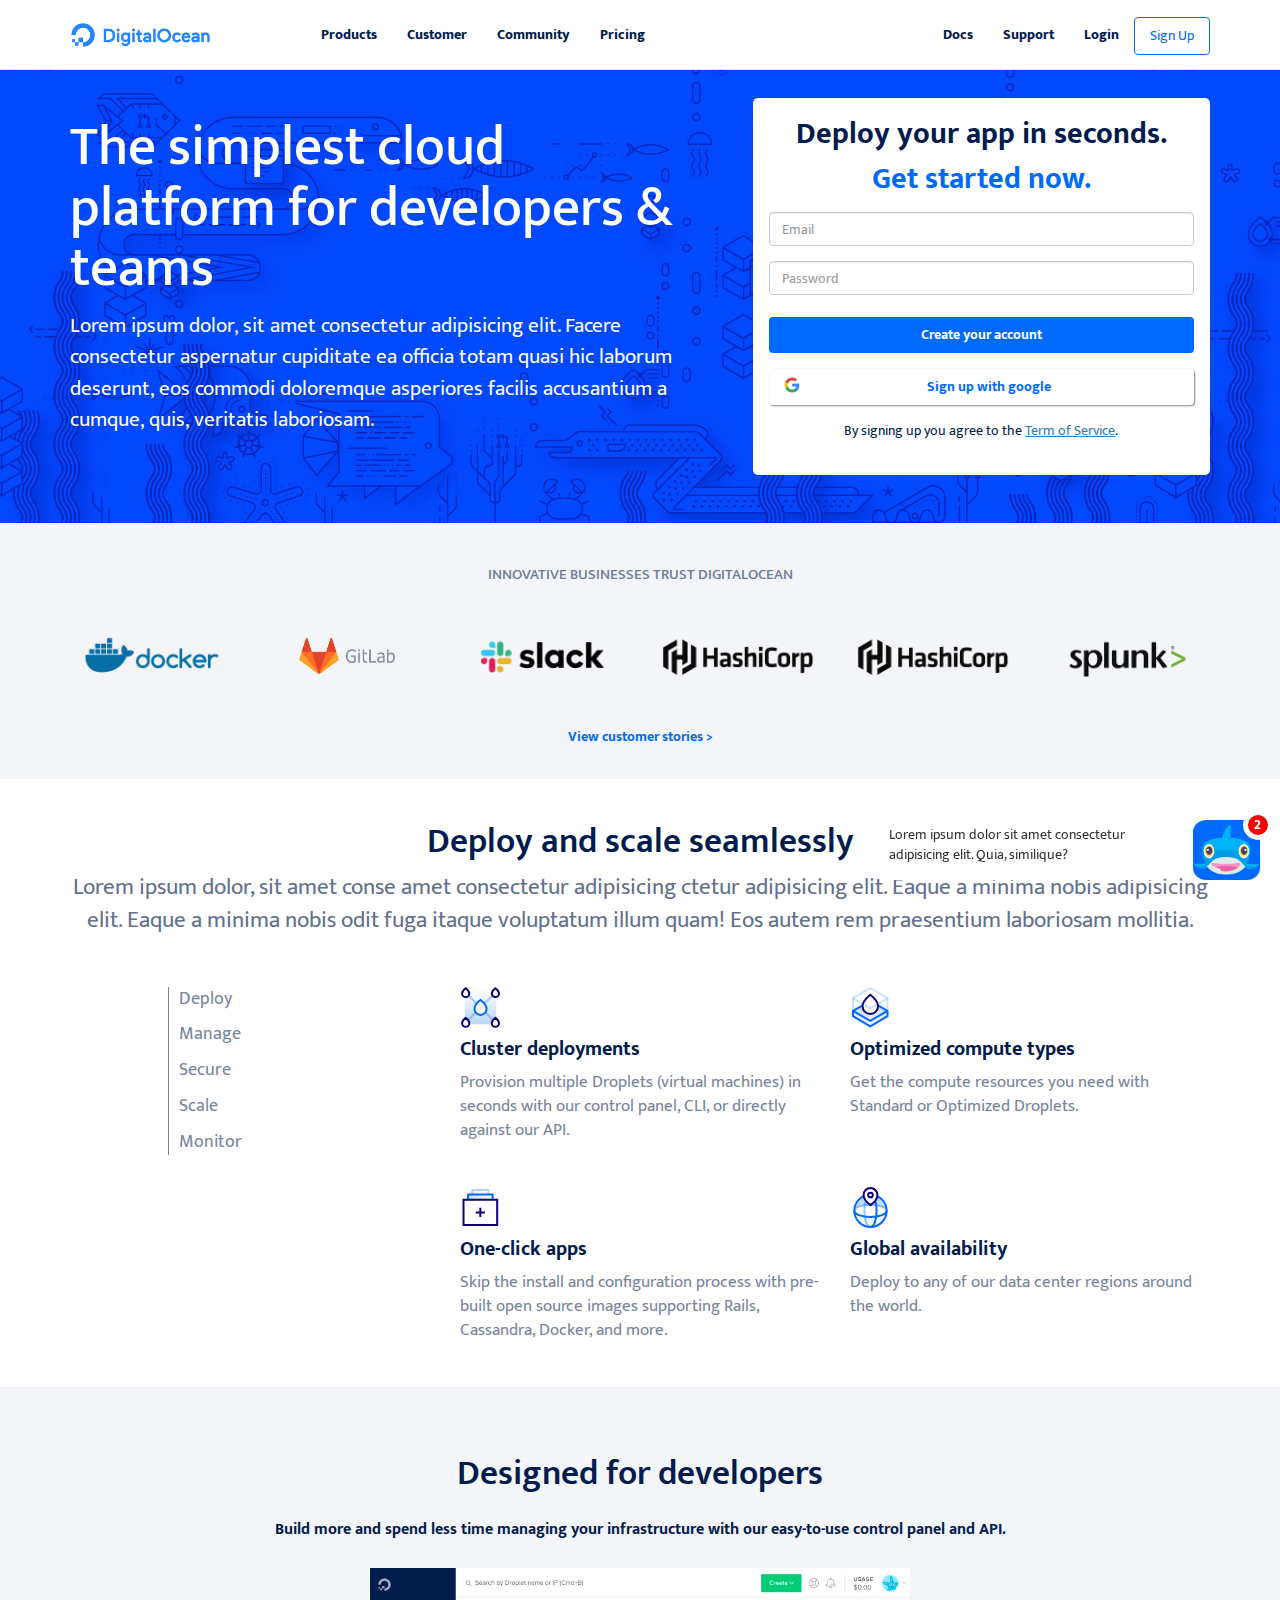
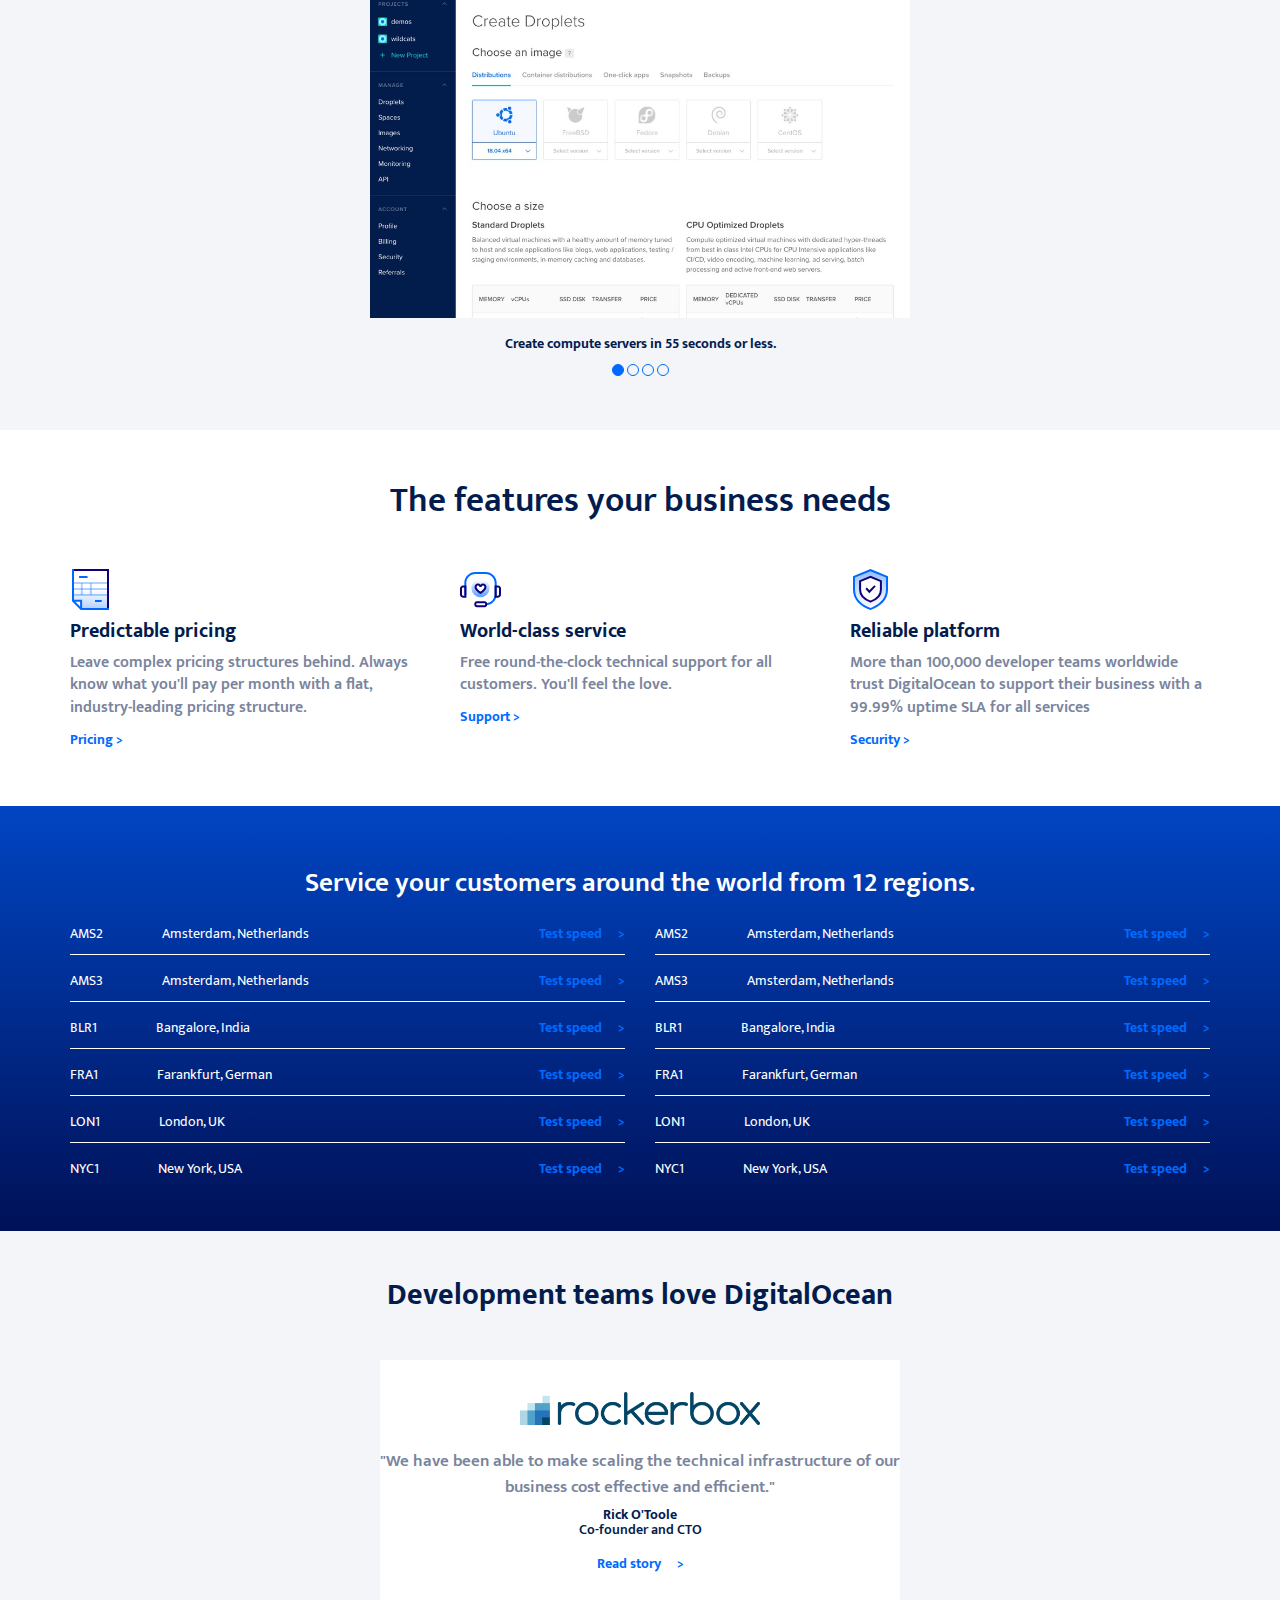
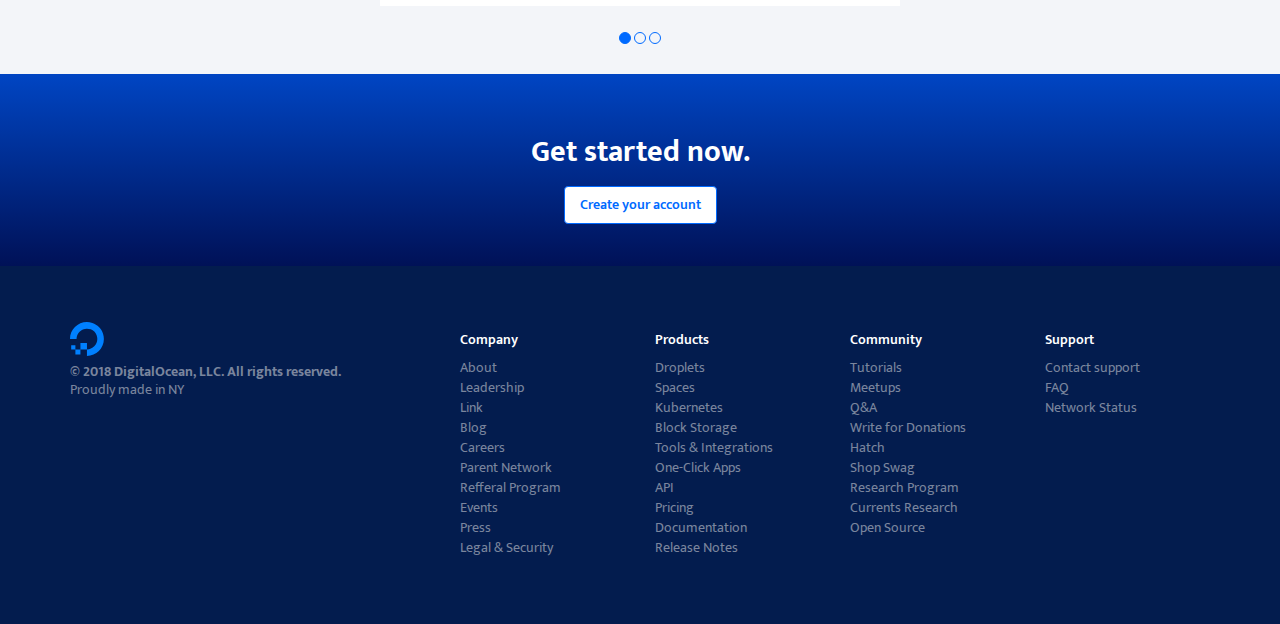
==== commit 23f234cd: "shark only on the right in test" ====
--- a/index.html
+++ b/index.html
@@ -544,6 +544,20 @@
             </div> <!-- /.row -->
         </div> <!-- /.container --> 
        </section>
+      
+       <!--EXTRA SECTION-->
+       <div class="shark_wrap">
+        <div class="chat">
+          <p>Lorem ipsum dolor sit amet consectetur adipisicing elit. Quia, similique?</p>
+        </div>
+        <div class="shark_bg">
+           <img src="./img/shark.png" alt="shark">
+           <div class="notification">
+             <span>2</span>
+           </div> <!-- /.notify-->
+         </div> <!-- /.shark bg-->
+       </div> <!-- /.shark wrap-->
+       
      </footer>
     <!--footer-->
         
--- a/css/style.css
+++ b/css/style.css
@@ -391,6 +391,54 @@
     color: #fff;
 }
 
+/* EXTRA SECTION SHARK*/
+footer {
+    position: relative;
+}
+.shark_wrap {
+    
+    position: fixed;
+    bottom: 20px;
+    right: 20px;
+}
+.chat {
+    width: 300px;
+    height: 60px;
+    padding: 0px 15px;
+    background-color: #fff;
+    border-radius: 15px;
+    display: inline-block;
+    vertical-align: middle;
+    margin-right: 16px;
+}
+.chat p {
+    margin: 5px 0 0px;
+    padding: 0;
+}
+.shark_bg {
+    padding: 5px 0;
+    background-color: #006AFF;
+    border-radius: 20%;
+    display: inline-block;
+    position: relative;
+}
+.shark_bg img {
+    height: 50px;
+}
+.notification {
+    height: 30px;
+    width: 30px;
+    border-radius: 50%;
+    color: #fff;
+    font-weight: 800;
+    text-align: center;
+    background-color: red;
+    border: 5px solid #fff;
+    position: absolute;
+    bottom: 40px;
+    left: 50px;
+}
+
 
 
 /* Small devices (tablets, 768px and up) */ 
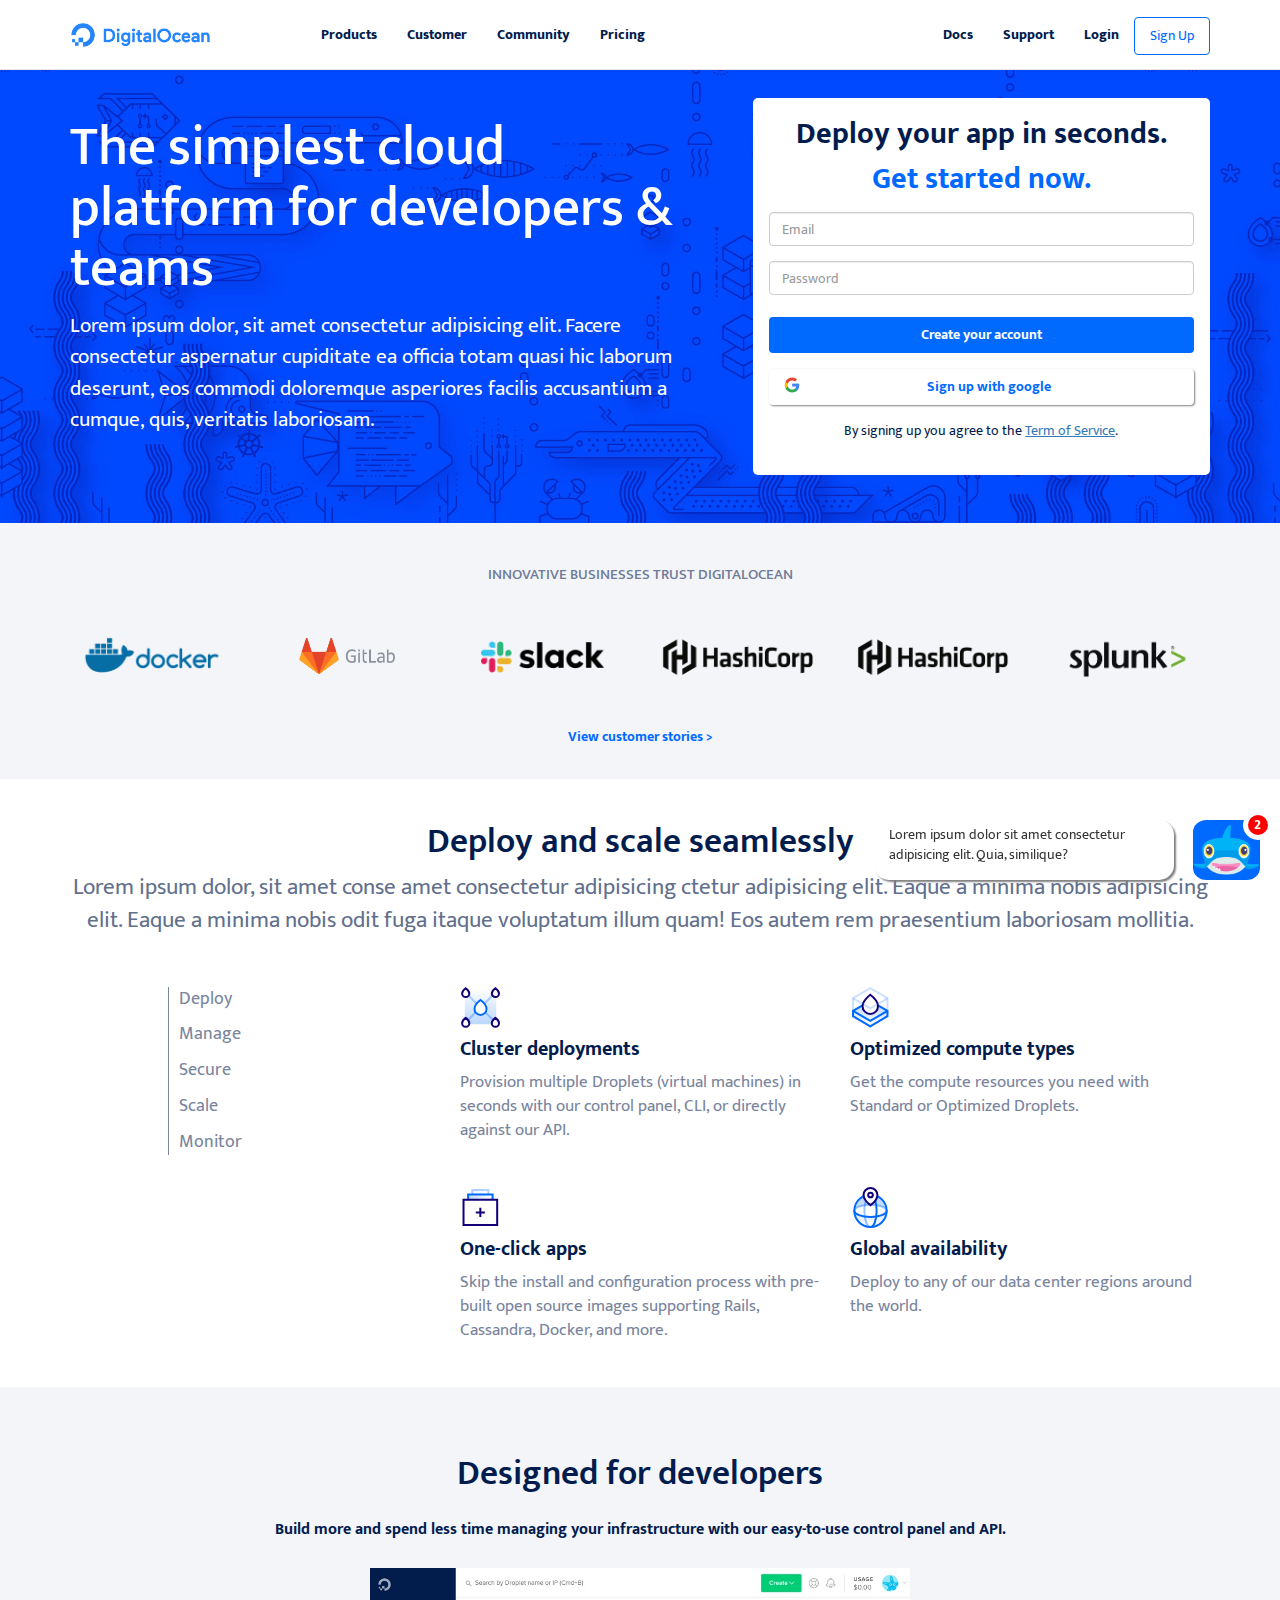
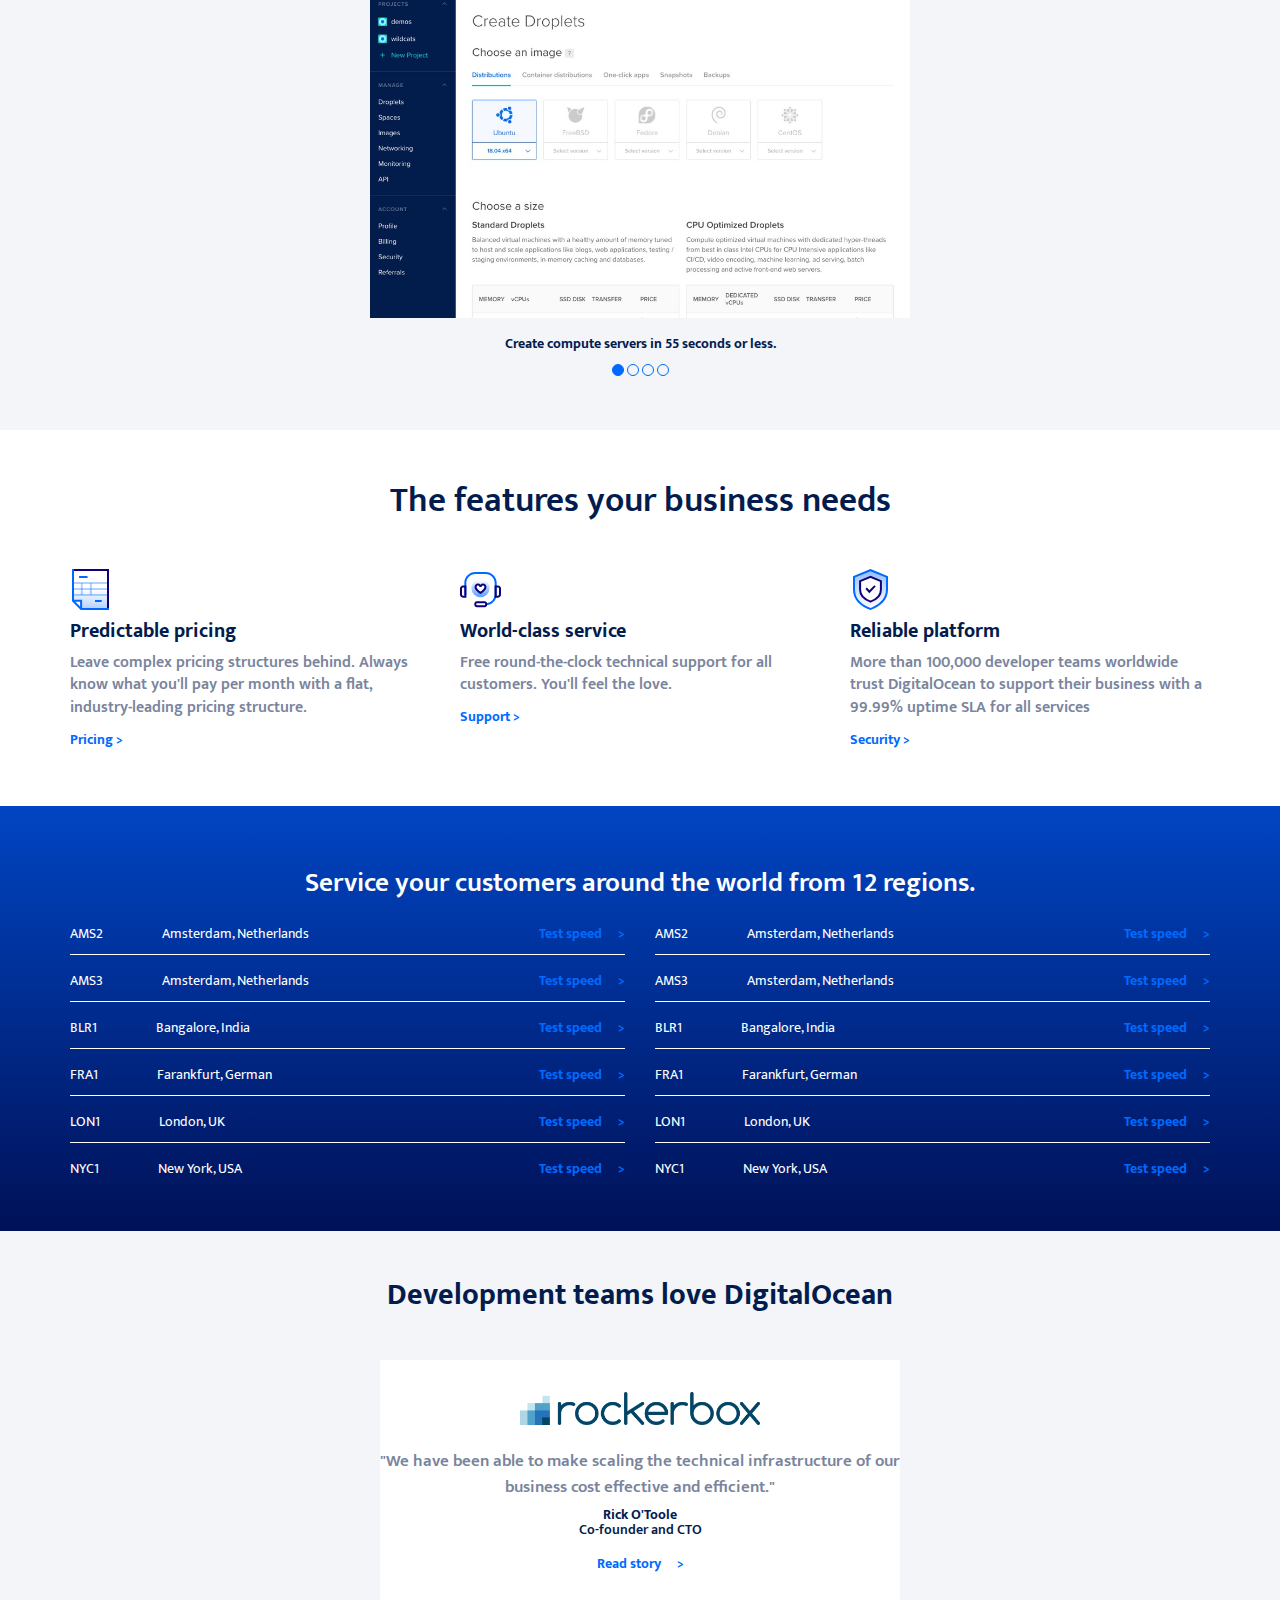
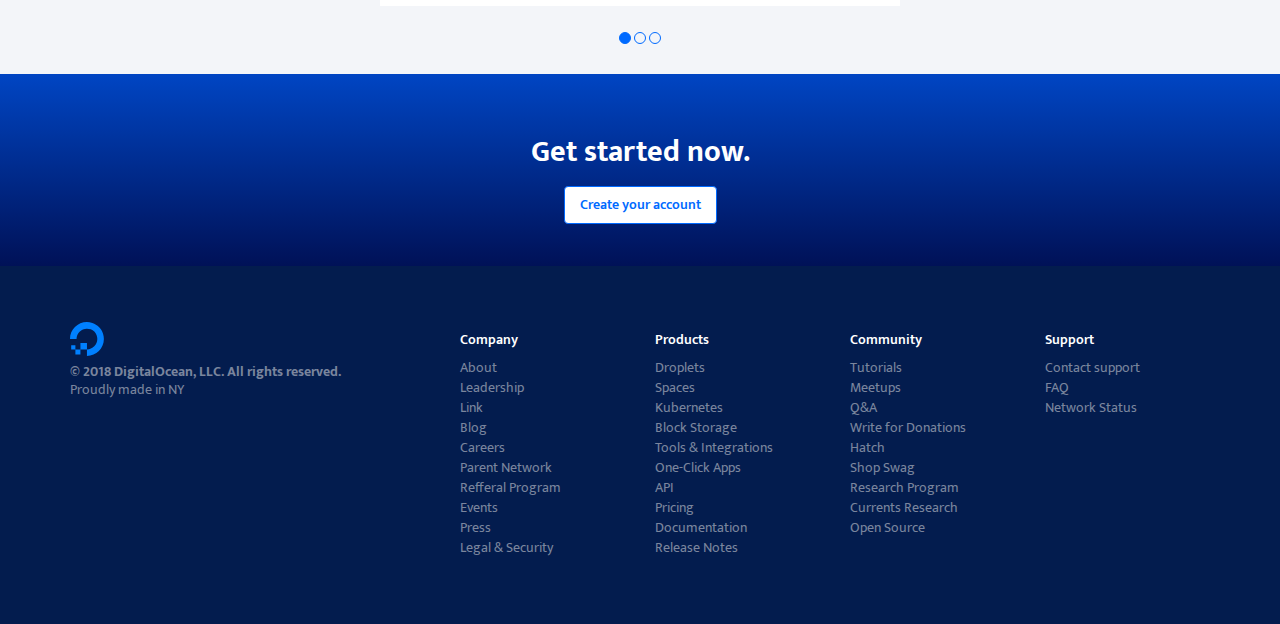
==== commit 92ceb838: "shark in main" ====
--- a/index.html
+++ b/index.html
@@ -557,7 +557,6 @@
            </div> <!-- /.notify-->
          </div> <!-- /.shark bg-->
        </div> <!-- /.shark wrap-->
-       
      </footer>
     <!--footer-->
         
--- a/css/style.css
+++ b/css/style.css
@@ -410,6 +410,7 @@
     display: inline-block;
     vertical-align: middle;
     margin-right: 16px;
+    box-shadow: 2px 2px 2px gray;
 }
 .chat p {
     margin: 5px 0 0px;
